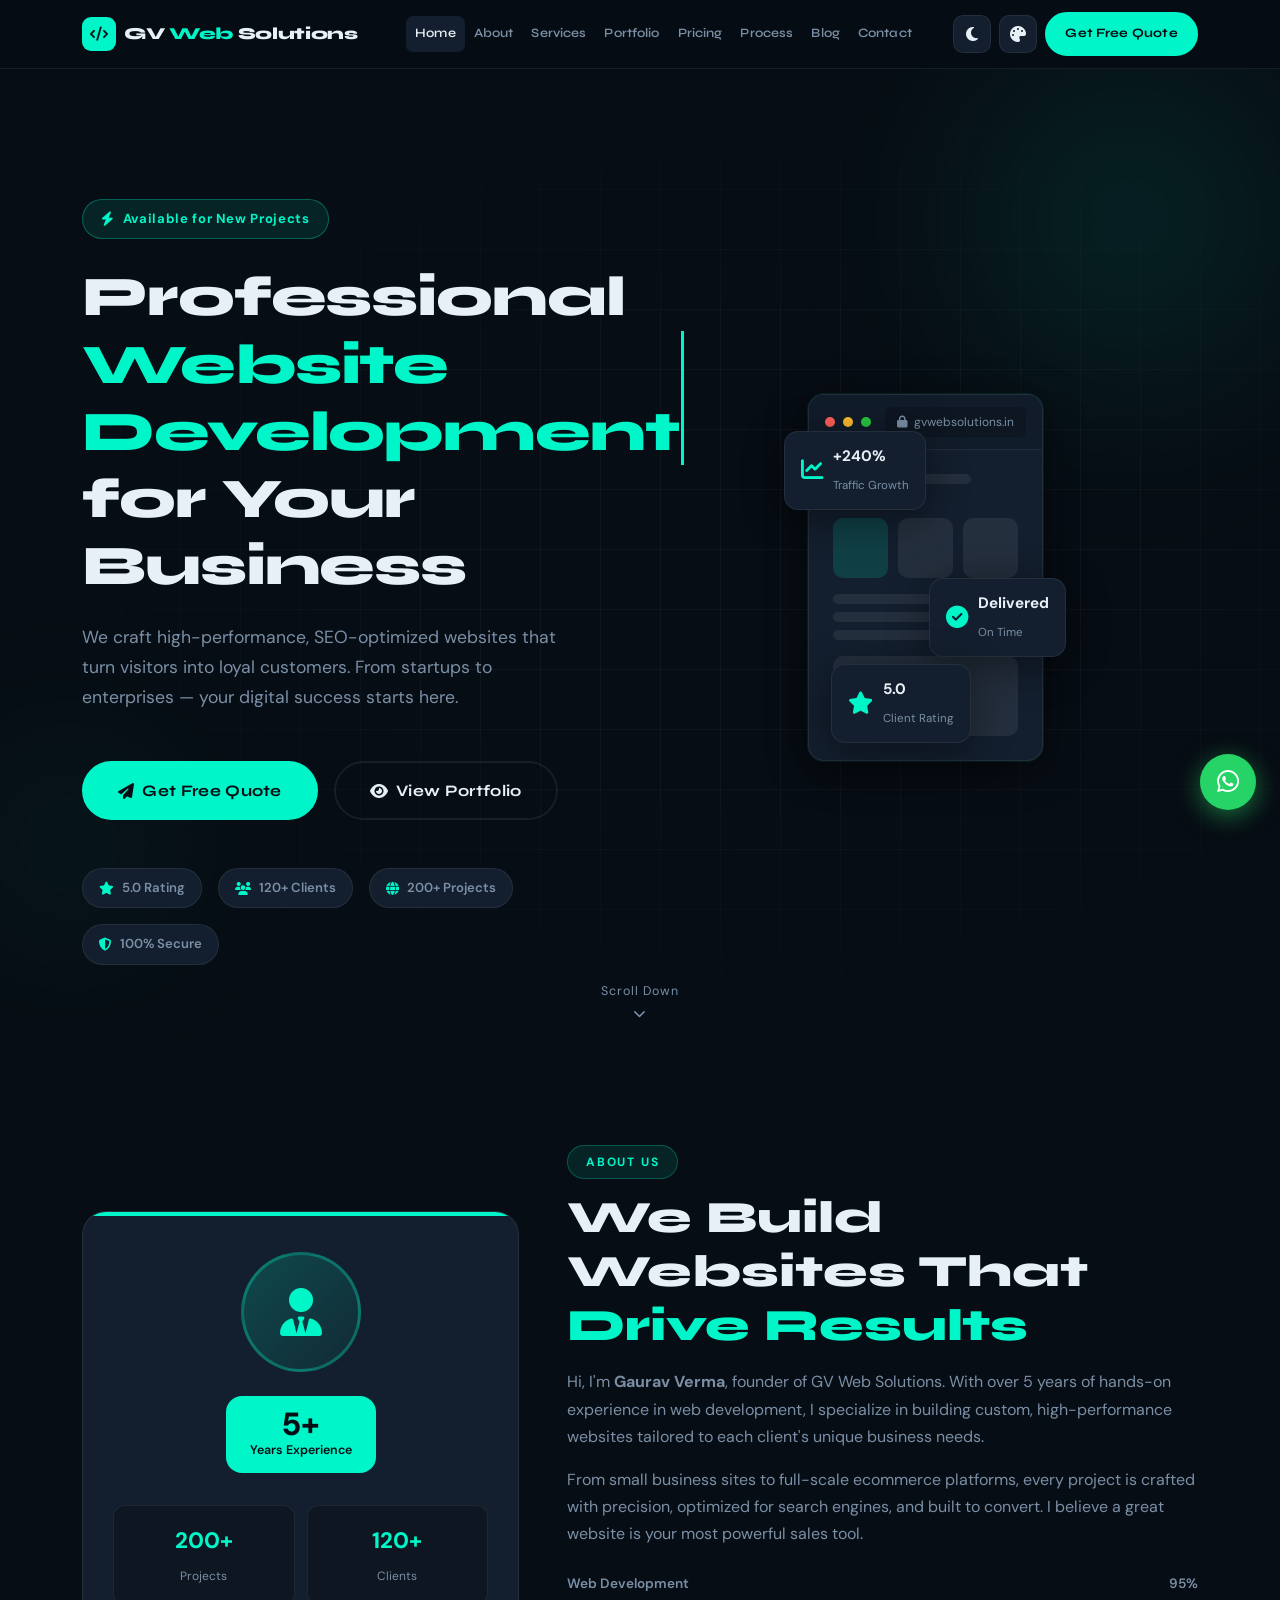
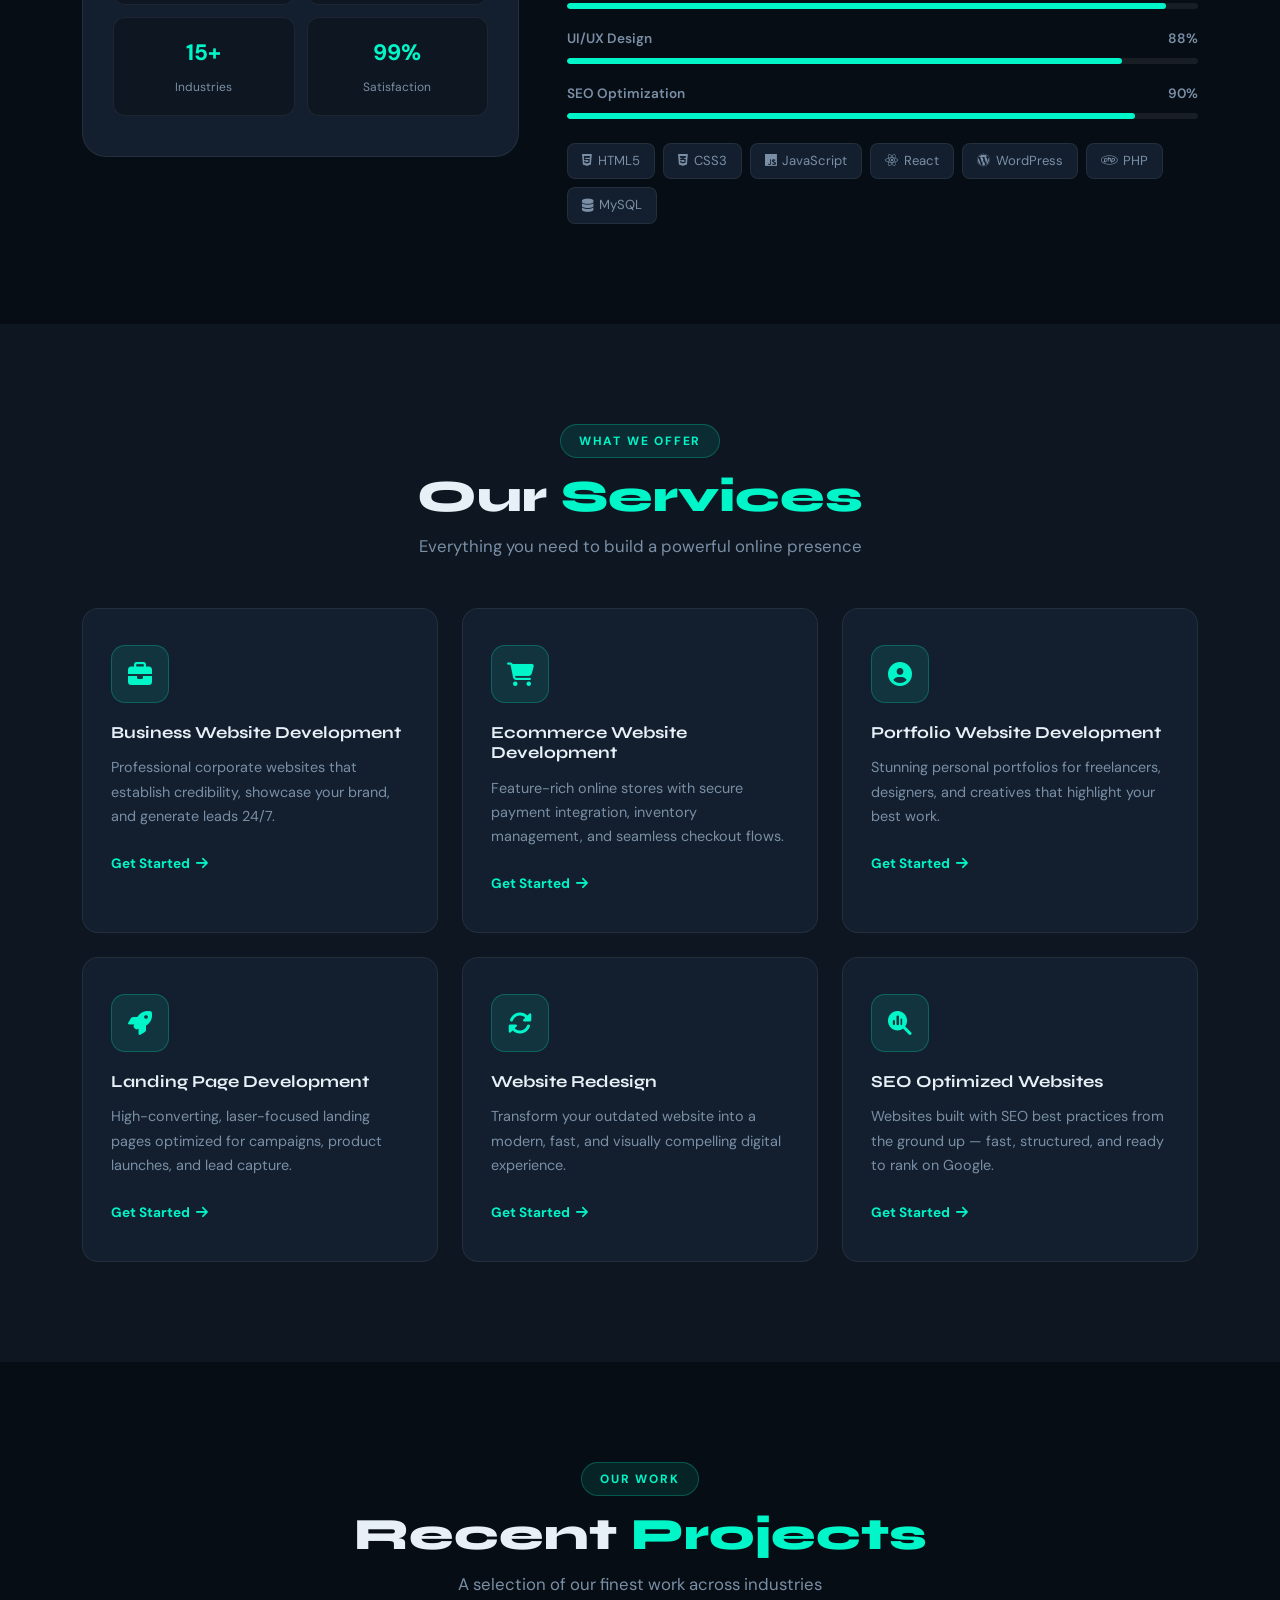
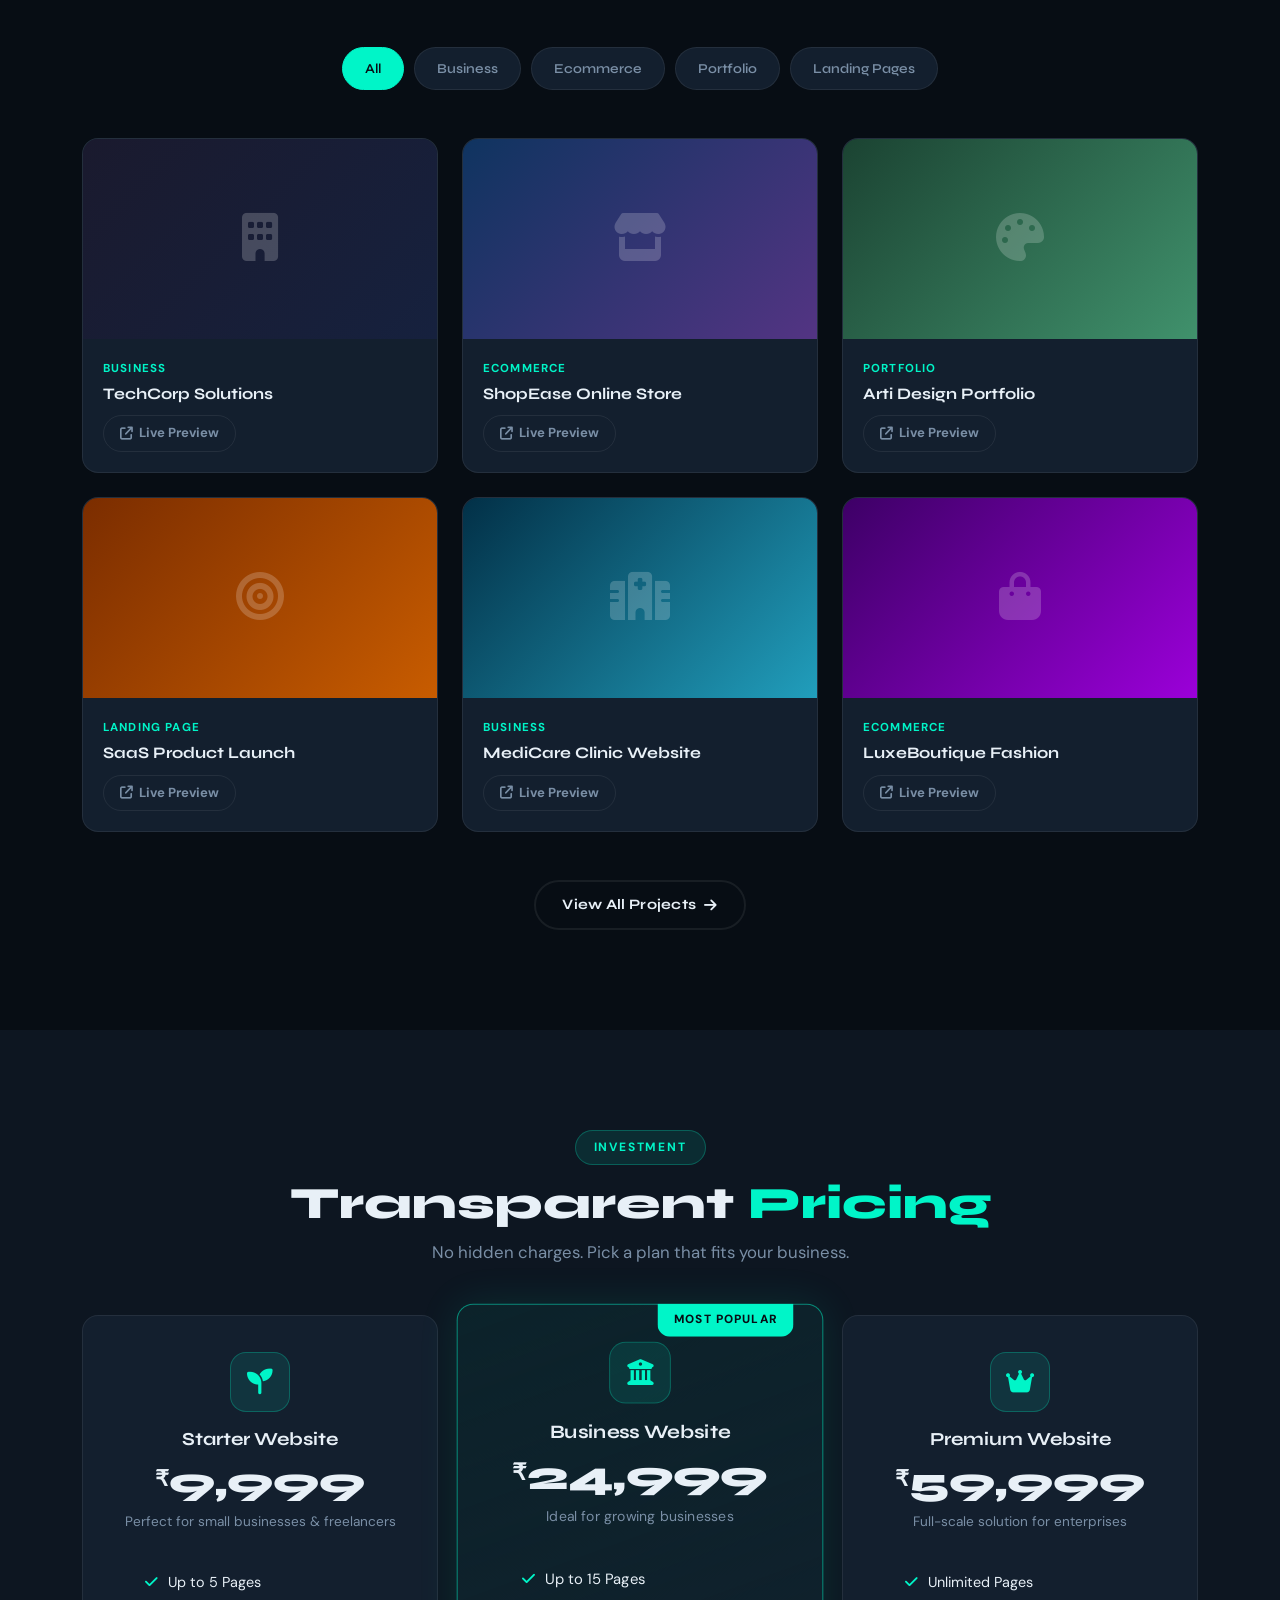
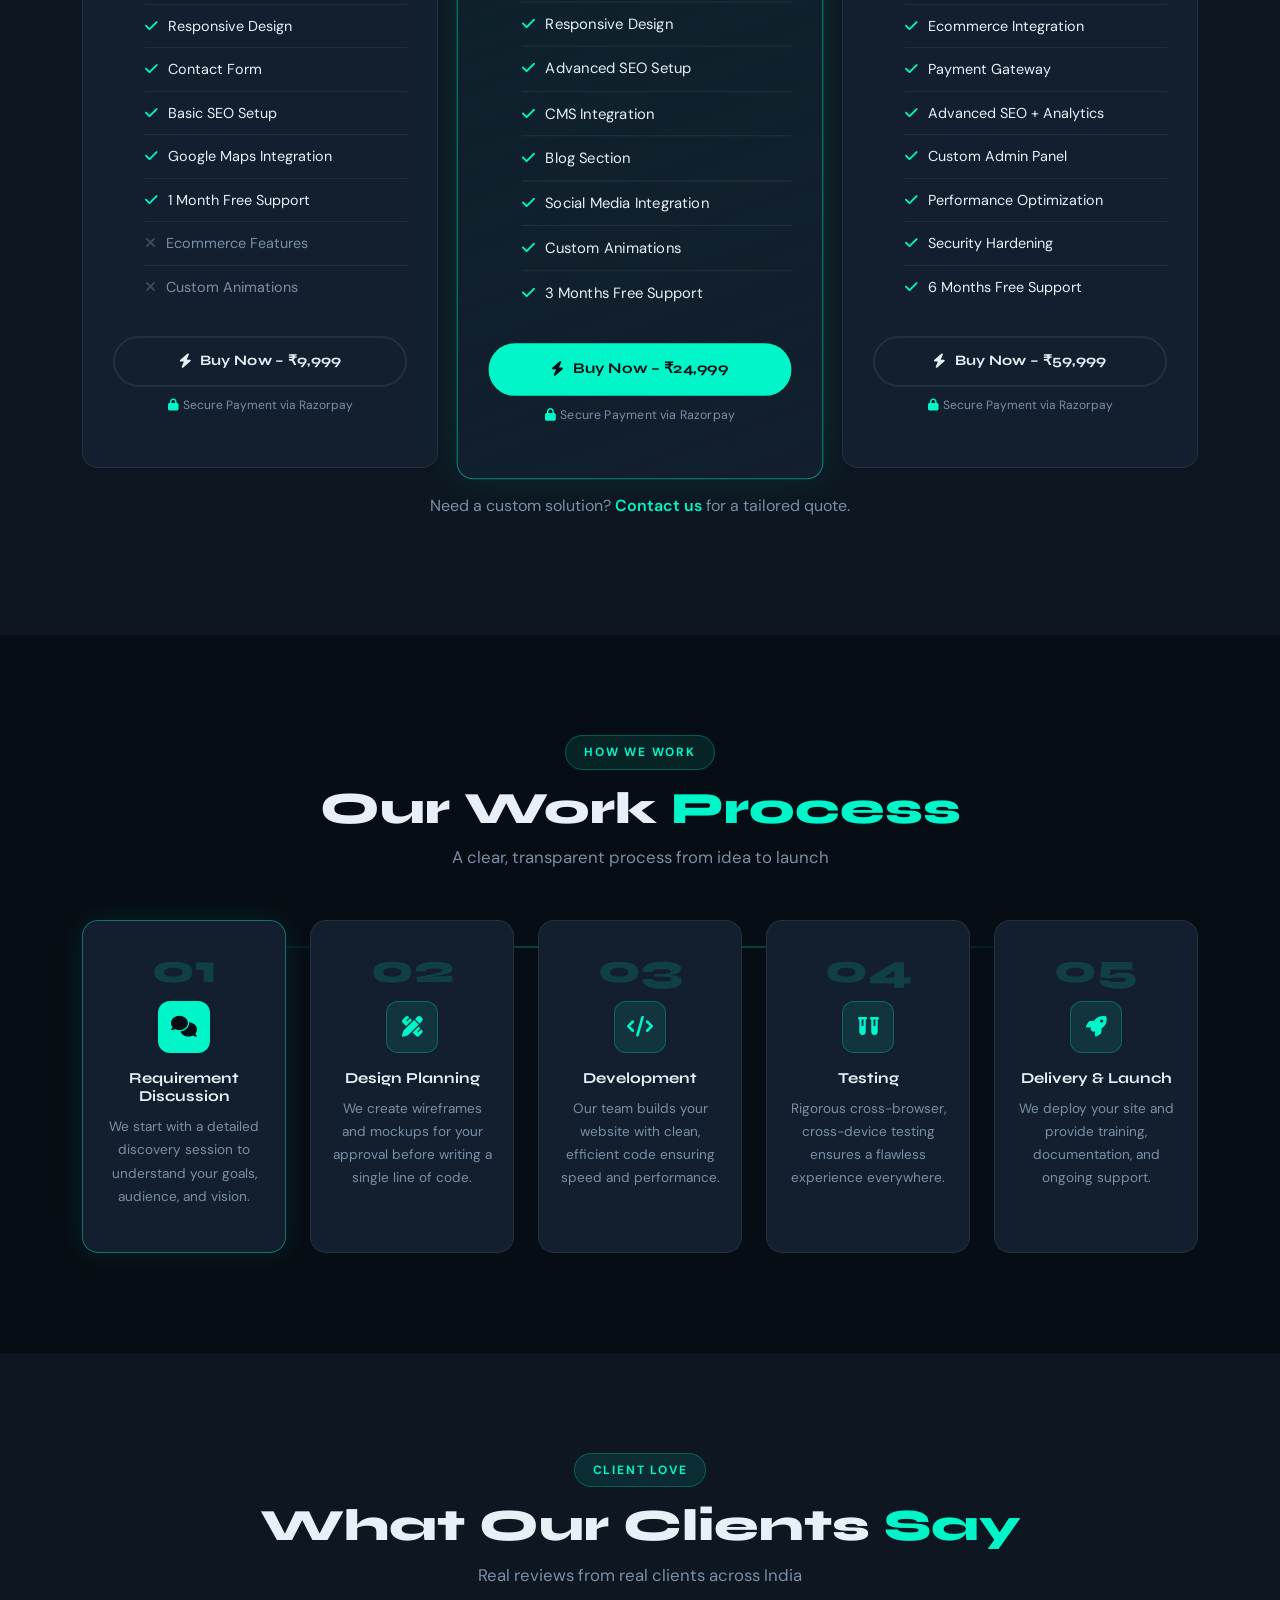
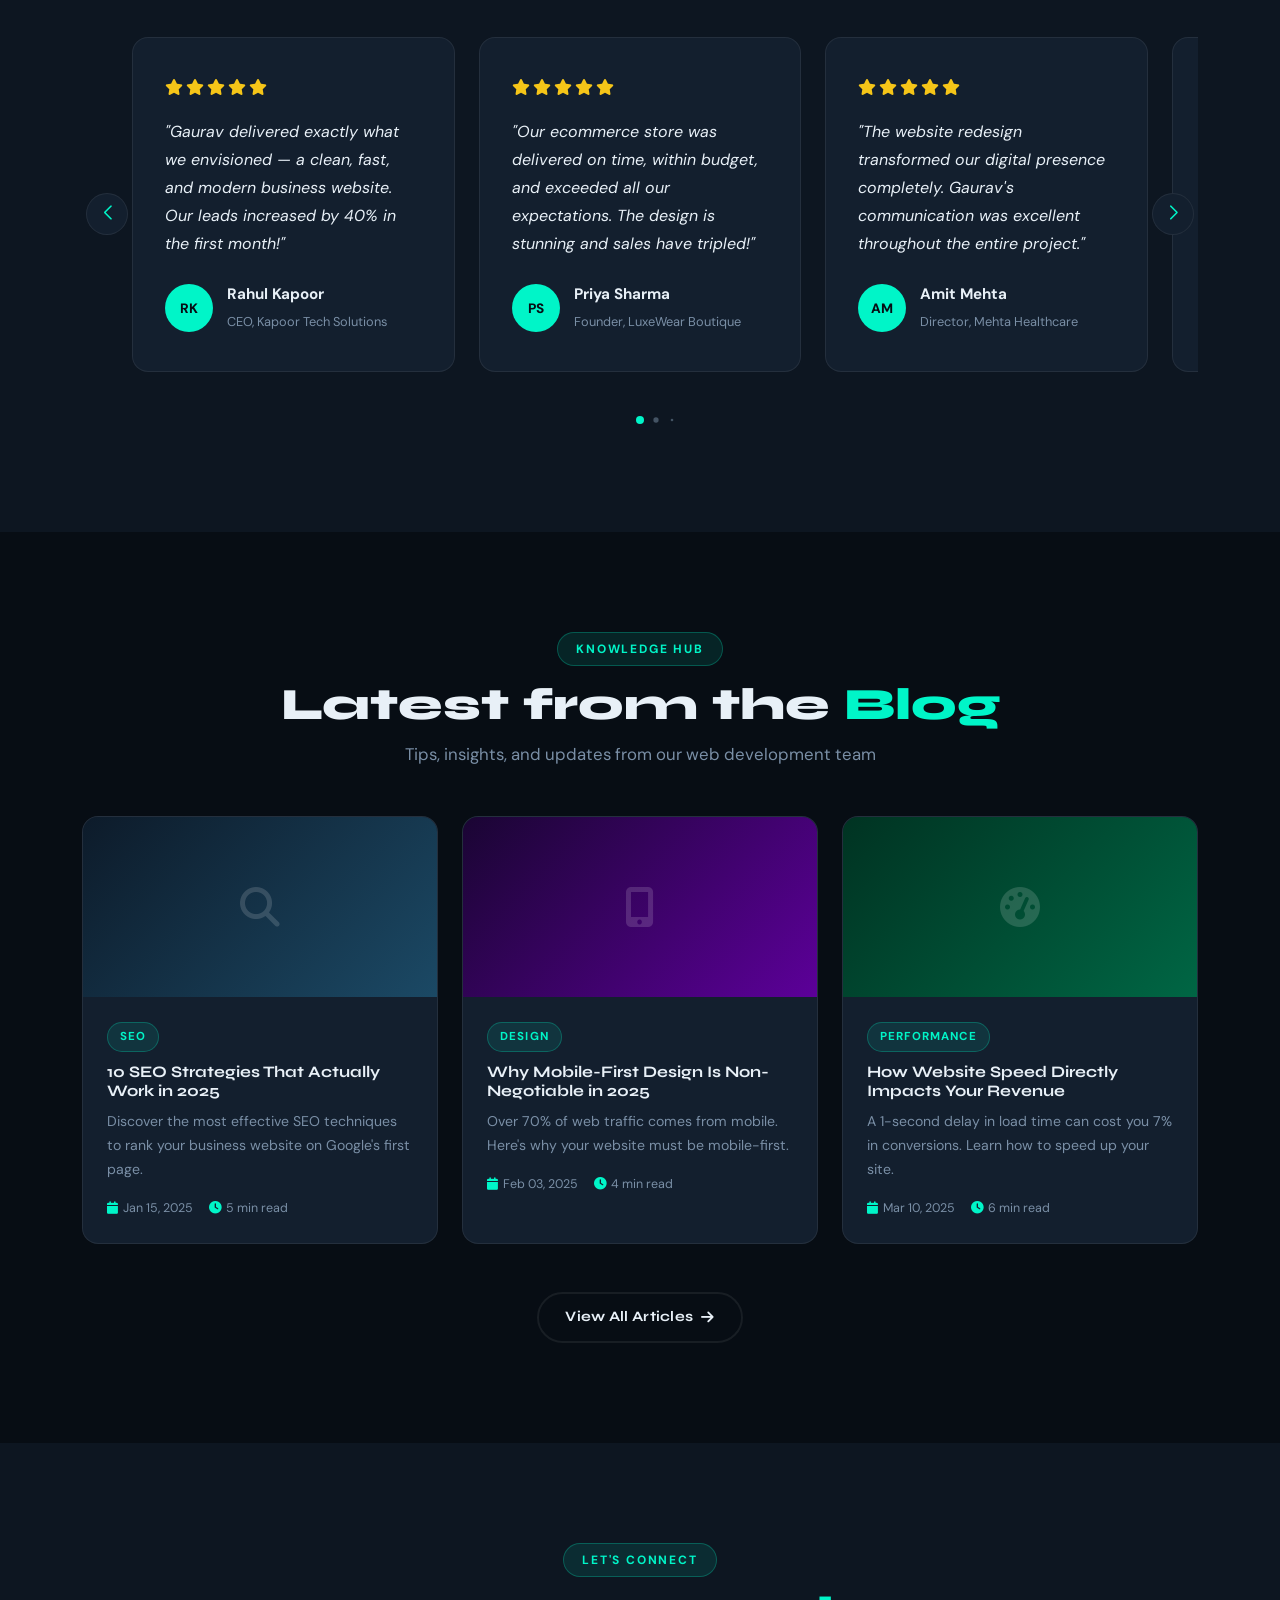
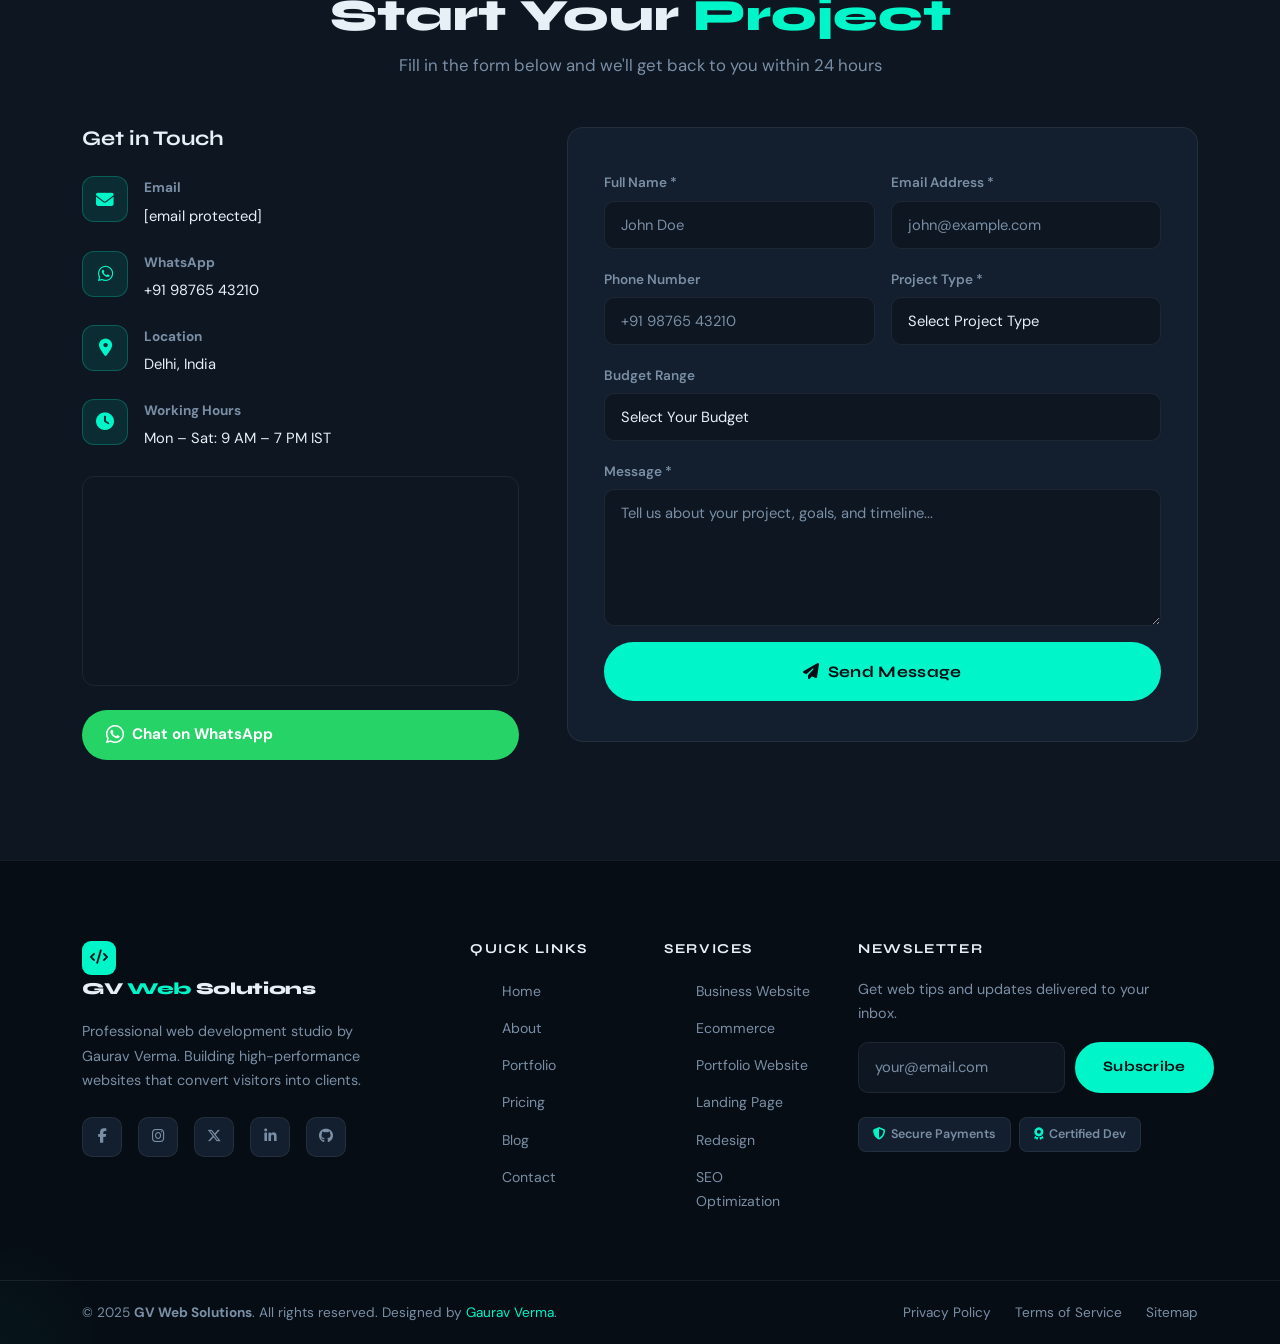
==== index.html @ 4ab42962 "Project Initiated" ====
<!DOCTYPE html>
<html lang="en" data-theme="dark">
<head>
  <meta charset="UTF-8" />
  <meta name="viewport" content="width=device-width, initial-scale=1.0" />
  <meta name="description" content="GV Web Solutions – Custom Website Development for Businesses by Gaurav Verma. Professional, fast, SEO-friendly websites that convert visitors into clients." />
  <meta name="keywords" content="web development, custom website, business website, ecommerce, SEO, Gaurav Verma, GV Web Solutions" />
  <meta name="author" content="Gaurav Verma" />
  <meta property="og:title" content="GV Web Solutions – Professional Website Development" />
  <meta property="og:description" content="Custom website development for businesses. Built to convert, designed to impress." />
  <meta property="og:type" content="website" />
  <title>GV Web Solutions | Professional Website Development</title>

  <!-- Bootstrap 5 -->
  <link rel="stylesheet" href="https://cdn.jsdelivr.net/npm/bootstrap@5.3.2/dist/css/bootstrap.min.css" />
  <!-- Font Awesome -->
  <link rel="stylesheet" href="https://cdnjs.cloudflare.com/ajax/libs/font-awesome/6.5.0/css/all.min.css" />
  <!-- Google Fonts -->
  <link href="https://fonts.googleapis.com/css2?family=Syne:wght@400;600;700;800&family=DM+Sans:ital,wght@0,300;0,400;0,500;1,300&display=swap" rel="stylesheet" />
  <!-- AOS Animation -->
  <link rel="stylesheet" href="https://unpkg.com/aos@2.3.4/dist/aos.css" />
  <!-- Swiper -->
  <link rel="stylesheet" href="https://cdn.jsdelivr.net/npm/swiper@11/swiper-bundle.min.css" />

  <link rel="stylesheet" href="style.css" />
  <link rel="stylesheet" href="responsive.css" />
</head>
<body>

<!-- ===== NAVBAR ===== -->
<nav class="navbar navbar-expand-lg sticky-top" id="mainNav">
  <div class="container">
    <a class="navbar-brand" href="#home">
      <span class="brand-icon"><i class="fa-solid fa-code"></i></span>
      <span class="brand-text">GV <span class="accent">Web</span> Solutions</span>
    </a>

    <div class="nav-controls d-flex align-items-center gap-2 d-lg-none">
      <button class="theme-toggle-btn" id="themeToggleMobile" title="Toggle Theme">
        <i class="fa-solid fa-moon" id="themeIconMobile"></i>
      </button>
      <button class="navbar-toggler" type="button" data-bs-toggle="collapse" data-bs-target="#navbarNav">
        <span class="toggler-bar"></span><span class="toggler-bar"></span><span class="toggler-bar"></span>
      </button>
    </div>

    <div class="collapse navbar-collapse" id="navbarNav">
      <ul class="navbar-nav mx-auto gap-0">
        <li class="nav-item"><a class="nav-link" href="#home">Home</a></li>
        <li class="nav-item"><a class="nav-link" href="#about">About</a></li>
        <li class="nav-item"><a class="nav-link" href="#services">Services</a></li>
        <li class="nav-item"><a class="nav-link" href="#portfolio">Portfolio</a></li>
        <li class="nav-item"><a class="nav-link" href="#pricing">Pricing</a></li>
        <li class="nav-item"><a class="nav-link" href="#process">Process</a></li>
        <li class="nav-item"><a class="nav-link" href="#blog">Blog</a></li>
        <li class="nav-item"><a class="nav-link" href="#contact">Contact</a></li>
      </ul>
      <div class="d-flex align-items-center gap-2">
        <button class="theme-toggle-btn d-none d-lg-flex" id="themeToggle" title="Toggle Theme">
          <i class="fa-solid fa-moon" id="themeIcon"></i>
        </button>
        <div class="color-switcher-wrap d-none d-xl-flex">
          <button class="color-switcher-btn" id="colorSwitcherBtn" title="Color Theme">
            <i class="fa-solid fa-palette"></i>
          </button>
          <div class="color-options" id="colorOptions">
            <span class="color-dot active" data-color="#00f5c8" style="background:#00f5c8"></span>
            <span class="color-dot" data-color="#ff6b6b" style="background:#ff6b6b"></span>
            <span class="color-dot" data-color="#7c6cf8" style="background:#7c6cf8"></span>
            <span class="color-dot" data-color="#ffd166" style="background:#ffd166"></span>
            <span class="color-dot" data-color="#06d6a0" style="background:#06d6a0"></span>
          </div>
        </div>
        <a href="#contact" class="btn-primary-gv nav-cta-btn">Get Free Quote</a>
      </div>
    </div>
  </div>
</nav>

<!-- ===== HERO ===== -->
<section id="home" class="hero-section">
  <div class="hero-bg-grid"></div>
  <div class="hero-orb hero-orb-1"></div>
  <div class="hero-orb hero-orb-2"></div>
  <div class="container">
    <div class="row align-items-center hero-row">
      <div class="col-lg-6" data-aos="fade-right" data-aos-duration="900">
        <div class="hero-badge mb-4">
          <i class="fa-solid fa-bolt"></i> Available for New Projects
        </div>
        <h1 class="hero-headline">
          Professional <span class="text-accent">Website Development</span> for Your Business
        </h1>
        <p class="hero-sub mt-4">
          We craft high-performance, SEO-optimized websites that turn visitors into loyal customers. From startups to enterprises — your digital success starts here.
        </p>
        <div class="hero-ctas mt-5 d-flex flex-wrap gap-3">
          <a href="#contact" class="btn-primary-gv btn-lg-gv">
            <i class="fa-solid fa-paper-plane me-2"></i> Get Free Quote
          </a>
          <a href="#portfolio" class="btn-outline-gv btn-lg-gv">
            <i class="fa-solid fa-eye me-2"></i> View Portfolio
          </a>
        </div>
        <div class="trust-badges mt-5 d-flex flex-wrap gap-3 align-items-center">
          <div class="trust-badge"><i class="fa-solid fa-star text-accent"></i> 5.0 Rating</div>
          <div class="trust-badge"><i class="fa-solid fa-users text-accent"></i> 120+ Clients</div>
          <div class="trust-badge"><i class="fa-solid fa-globe text-accent"></i> 200+ Projects</div>
          <div class="trust-badge"><i class="fa-solid fa-shield-halved text-accent"></i> 100% Secure</div>
        </div>
      </div>
      <div class="col-lg-6 d-flex justify-content-center" data-aos="fade-left" data-aos-duration="900" data-aos-delay="200">
        <div class="hero-illustration">
          <div class="hero-mockup">
            <div class="mockup-browser">
              <div class="browser-bar">
                <span class="dot red"></span><span class="dot yellow"></span><span class="dot green"></span>
                <div class="browser-url"><i class="fa-solid fa-lock"></i> gvwebsolutions.in</div>
              </div>
              <div class="browser-body">
                <div class="browser-line w-75 mb-2"></div>
                <div class="browser-line w-50 mb-3"></div>
                <div class="browser-card-row">
                  <div class="browser-card accent-card"></div>
                  <div class="browser-card"></div>
                  <div class="browser-card"></div>
                </div>
                <div class="browser-line w-100 mt-3 mb-2"></div>
                <div class="browser-line w-80 mb-2"></div>
                <div class="browser-line w-60 mb-3"></div>
                <div class="browser-img-placeholder">
                  <i class="fa-solid fa-image"></i>
                </div>
              </div>
            </div>
            <div class="floating-card card-1" data-aos="zoom-in" data-aos-delay="800">
              <i class="fa-solid fa-chart-line text-accent"></i>
              <div><strong>+240%</strong><small>Traffic Growth</small></div>
            </div>
            <div class="floating-card card-2" data-aos="zoom-in" data-aos-delay="1000">
              <i class="fa-solid fa-check-circle text-accent"></i>
              <div><strong>Delivered</strong><small>On Time</small></div>
            </div>
            <div class="floating-card card-3" data-aos="zoom-in" data-aos-delay="1200">
              <i class="fa-solid fa-star text-accent"></i>
              <div><strong>5.0</strong><small>Client Rating</small></div>
            </div>
          </div>
        </div>
      </div>
    </div>
  </div>
  <div class="hero-scroll-hint">
    <span>Scroll Down</span>
    <i class="fa-solid fa-chevron-down"></i>
  </div>
</section>

<!-- ===== ABOUT ===== -->
<section id="about" class="section-pad">
  <div class="container">
    <div class="row align-items-center g-5">
      <div class="col-lg-5" data-aos="fade-right">
        <div class="about-image-wrap">
          <div class="about-img-inner">
            <div class="about-avatar">
              <i class="fa-solid fa-user-tie"></i>
            </div>
            <div class="about-exp-badge">
              <strong>5+</strong>
              <span>Years Experience</span>
            </div>
            <div class="about-stats-grid">
              <div class="astat"><span class="astat-num">200+</span><span class="astat-label">Projects</span></div>
              <div class="astat"><span class="astat-num">120+</span><span class="astat-label">Clients</span></div>
              <div class="astat"><span class="astat-num">15+</span><span class="astat-label">Industries</span></div>
              <div class="astat"><span class="astat-num">99%</span><span class="astat-label">Satisfaction</span></div>
            </div>
          </div>
        </div>
      </div>
      <div class="col-lg-7" data-aos="fade-left" data-aos-delay="150">
        <div class="section-tag">About Us</div>
        <h2 class="section-title">We Build Websites That <span class="text-accent">Drive Results</span></h2>
        <p class="section-body mt-3">
          Hi, I'm <strong>Gaurav Verma</strong>, founder of GV Web Solutions. With over 5 years of hands-on experience in web development, I specialize in building custom, high-performance websites tailored to each client's unique business needs.
        </p>
        <p class="section-body">
          From small business sites to full-scale ecommerce platforms, every project is crafted with precision, optimized for search engines, and built to convert. I believe a great website is your most powerful sales tool.
        </p>
        <div class="about-skills mt-4">
          <div class="skill-bar-wrap">
            <div class="skill-label"><span>Web Development</span><span>95%</span></div>
            <div class="skill-bar"><div class="skill-fill" data-width="95"></div></div>
          </div>
          <div class="skill-bar-wrap">
            <div class="skill-label"><span>UI/UX Design</span><span>88%</span></div>
            <div class="skill-bar"><div class="skill-fill" data-width="88"></div></div>
          </div>
          <div class="skill-bar-wrap">
            <div class="skill-label"><span>SEO Optimization</span><span>90%</span></div>
            <div class="skill-bar"><div class="skill-fill" data-width="90"></div></div>
          </div>
        </div>
        <div class="about-techs mt-4 d-flex flex-wrap gap-2">
          <span class="tech-tag"><i class="fa-brands fa-html5"></i> HTML5</span>
          <span class="tech-tag"><i class="fa-brands fa-css3-alt"></i> CSS3</span>
          <span class="tech-tag"><i class="fa-brands fa-js"></i> JavaScript</span>
          <span class="tech-tag"><i class="fa-brands fa-react"></i> React</span>
          <span class="tech-tag"><i class="fa-brands fa-wordpress"></i> WordPress</span>
          <span class="tech-tag"><i class="fa-brands fa-php"></i> PHP</span>
          <span class="tech-tag"><i class="fa-solid fa-database"></i> MySQL</span>
        </div>
      </div>
    </div>
  </div>
</section>

<!-- ===== SERVICES ===== -->
<section id="services" class="section-pad section-alt">
  <div class="container">
    <div class="text-center mb-5" data-aos="fade-up">
      <div class="section-tag">What We Offer</div>
      <h2 class="section-title">Our <span class="text-accent">Services</span></h2>
      <p class="section-sub">Everything you need to build a powerful online presence</p>
    </div>
    <div class="row g-4">
      <!-- Service Cards -->
      <div class="col-md-6 col-lg-4" data-aos="fade-up" data-aos-delay="0">
        <div class="service-card">
          <div class="service-icon-wrap"><i class="fa-solid fa-briefcase"></i></div>
          <h4>Business Website Development</h4>
          <p>Professional corporate websites that establish credibility, showcase your brand, and generate leads 24/7.</p>
          <a href="#contact" class="service-link">Get Started <i class="fa-solid fa-arrow-right"></i></a>
          <div class="service-hover-bg"></div>
        </div>
      </div>
      <div class="col-md-6 col-lg-4" data-aos="fade-up" data-aos-delay="100">
        <div class="service-card">
          <div class="service-icon-wrap"><i class="fa-solid fa-cart-shopping"></i></div>
          <h4>Ecommerce Website Development</h4>
          <p>Feature-rich online stores with secure payment integration, inventory management, and seamless checkout flows.</p>
          <a href="#contact" class="service-link">Get Started <i class="fa-solid fa-arrow-right"></i></a>
          <div class="service-hover-bg"></div>
        </div>
      </div>
      <div class="col-md-6 col-lg-4" data-aos="fade-up" data-aos-delay="200">
        <div class="service-card">
          <div class="service-icon-wrap"><i class="fa-solid fa-user-circle"></i></div>
          <h4>Portfolio Website Development</h4>
          <p>Stunning personal portfolios for freelancers, designers, and creatives that highlight your best work.</p>
          <a href="#contact" class="service-link">Get Started <i class="fa-solid fa-arrow-right"></i></a>
          <div class="service-hover-bg"></div>
        </div>
      </div>
      <div class="col-md-6 col-lg-4" data-aos="fade-up" data-aos-delay="0">
        <div class="service-card">
          <div class="service-icon-wrap"><i class="fa-solid fa-rocket"></i></div>
          <h4>Landing Page Development</h4>
          <p>High-converting, laser-focused landing pages optimized for campaigns, product launches, and lead capture.</p>
          <a href="#contact" class="service-link">Get Started <i class="fa-solid fa-arrow-right"></i></a>
          <div class="service-hover-bg"></div>
        </div>
      </div>
      <div class="col-md-6 col-lg-4" data-aos="fade-up" data-aos-delay="100">
        <div class="service-card">
          <div class="service-icon-wrap"><i class="fa-solid fa-rotate"></i></div>
          <h4>Website Redesign</h4>
          <p>Transform your outdated website into a modern, fast, and visually compelling digital experience.</p>
          <a href="#contact" class="service-link">Get Started <i class="fa-solid fa-arrow-right"></i></a>
          <div class="service-hover-bg"></div>
        </div>
      </div>
      <div class="col-md-6 col-lg-4" data-aos="fade-up" data-aos-delay="200">
        <div class="service-card">
          <div class="service-icon-wrap"><i class="fa-solid fa-magnifying-glass-chart"></i></div>
          <h4>SEO Optimized Websites</h4>
          <p>Websites built with SEO best practices from the ground up — fast, structured, and ready to rank on Google.</p>
          <a href="#contact" class="service-link">Get Started <i class="fa-solid fa-arrow-right"></i></a>
          <div class="service-hover-bg"></div>
        </div>
      </div>
    </div>
  </div>
</section>

<!-- ===== PORTFOLIO ===== -->
<section id="portfolio" class="section-pad">
  <div class="container">
    <div class="text-center mb-5" data-aos="fade-up">
      <div class="section-tag">Our Work</div>
      <h2 class="section-title">Recent <span class="text-accent">Projects</span></h2>
      <p class="section-sub">A selection of our finest work across industries</p>
    </div>
    <!-- Filter Buttons -->
    <div class="portfolio-filters text-center mb-5" data-aos="fade-up" data-aos-delay="100">
      <button class="filter-btn active" data-filter="all">All</button>
      <button class="filter-btn" data-filter="business">Business</button>
      <button class="filter-btn" data-filter="ecommerce">Ecommerce</button>
      <button class="filter-btn" data-filter="portfolio">Portfolio</button>
      <button class="filter-btn" data-filter="landing">Landing Pages</button>
    </div>
    <!-- Portfolio Grid -->
    <div class="row g-4" id="portfolioGrid">
      <div class="col-md-6 col-lg-4 portfolio-item" data-category="business" data-aos="zoom-in" data-aos-delay="0">
        <div class="portfolio-card">
          <div class="portfolio-thumb" style="background: linear-gradient(135deg, #1a1a2e, #16213e);">
            <div class="pthumb-icon"><i class="fa-solid fa-building"></i></div>
          </div>
          <div class="portfolio-info">
            <span class="portfolio-category">Business</span>
            <h5>TechCorp Solutions</h5>
            <a href="#" class="portfolio-preview-btn"><i class="fa-solid fa-arrow-up-right-from-square"></i> Live Preview</a>
          </div>
        </div>
      </div>
      <div class="col-md-6 col-lg-4 portfolio-item" data-category="ecommerce" data-aos="zoom-in" data-aos-delay="100">
        <div class="portfolio-card">
          <div class="portfolio-thumb" style="background: linear-gradient(135deg, #0f3460, #533483);">
            <div class="pthumb-icon"><i class="fa-solid fa-store"></i></div>
          </div>
          <div class="portfolio-info">
            <span class="portfolio-category">Ecommerce</span>
            <h5>ShopEase Online Store</h5>
            <a href="#" class="portfolio-preview-btn"><i class="fa-solid fa-arrow-up-right-from-square"></i> Live Preview</a>
          </div>
        </div>
      </div>
      <div class="col-md-6 col-lg-4 portfolio-item" data-category="portfolio" data-aos="zoom-in" data-aos-delay="200">
        <div class="portfolio-card">
          <div class="portfolio-thumb" style="background: linear-gradient(135deg, #1b4332, #40916c);">
            <div class="pthumb-icon"><i class="fa-solid fa-palette"></i></div>
          </div>
          <div class="portfolio-info">
            <span class="portfolio-category">Portfolio</span>
            <h5>Arti Design Portfolio</h5>
            <a href="#" class="portfolio-preview-btn"><i class="fa-solid fa-arrow-up-right-from-square"></i> Live Preview</a>
          </div>
        </div>
      </div>
      <div class="col-md-6 col-lg-4 portfolio-item" data-category="landing" data-aos="zoom-in" data-aos-delay="0">
        <div class="portfolio-card">
          <div class="portfolio-thumb" style="background: linear-gradient(135deg, #7b2d00, #c85c00);">
            <div class="pthumb-icon"><i class="fa-solid fa-bullseye"></i></div>
          </div>
          <div class="portfolio-info">
            <span class="portfolio-category">Landing Page</span>
            <h5>SaaS Product Launch</h5>
            <a href="#" class="portfolio-preview-btn"><i class="fa-solid fa-arrow-up-right-from-square"></i> Live Preview</a>
          </div>
        </div>
      </div>
      <div class="col-md-6 col-lg-4 portfolio-item" data-category="business" data-aos="zoom-in" data-aos-delay="100">
        <div class="portfolio-card">
          <div class="portfolio-thumb" style="background: linear-gradient(135deg, #023047, #219ebc);">
            <div class="pthumb-icon"><i class="fa-solid fa-hospital"></i></div>
          </div>
          <div class="portfolio-info">
            <span class="portfolio-category">Business</span>
            <h5>MediCare Clinic Website</h5>
            <a href="#" class="portfolio-preview-btn"><i class="fa-solid fa-arrow-up-right-from-square"></i> Live Preview</a>
          </div>
        </div>
      </div>
      <div class="col-md-6 col-lg-4 portfolio-item" data-category="ecommerce" data-aos="zoom-in" data-aos-delay="200">
        <div class="portfolio-card">
          <div class="portfolio-thumb" style="background: linear-gradient(135deg, #3d0066, #9b00d9);">
            <div class="pthumb-icon"><i class="fa-solid fa-bag-shopping"></i></div>
          </div>
          <div class="portfolio-info">
            <span class="portfolio-category">Ecommerce</span>
            <h5>LuxeBoutique Fashion</h5>
            <a href="#" class="portfolio-preview-btn"><i class="fa-solid fa-arrow-up-right-from-square"></i> Live Preview</a>
          </div>
        </div>
      </div>
    </div>
    <div class="text-center mt-5" data-aos="fade-up">
      <a href="#contact" class="btn-outline-gv">View All Projects <i class="fa-solid fa-arrow-right ms-2"></i></a>
    </div>
  </div>
</section>

<!-- ===== PRICING ===== -->
<section id="pricing" class="section-pad section-alt">
  <div class="container">
    <div class="text-center mb-5" data-aos="fade-up">
      <div class="section-tag">Investment</div>
      <h2 class="section-title">Transparent <span class="text-accent">Pricing</span></h2>
      <p class="section-sub">No hidden charges. Pick a plan that fits your business.</p>
    </div>
    <div class="row g-4 justify-content-center">
      <!-- Starter -->
      <div class="col-md-6 col-lg-4" data-aos="fade-up" data-aos-delay="0">
        <div class="pricing-card">
          <div class="pricing-header">
            <div class="pricing-icon"><i class="fa-solid fa-seedling"></i></div>
            <h4>Starter Website</h4>
            <div class="pricing-price"><span class="currency">₹</span>9,999</div>
            <p class="pricing-desc">Perfect for small businesses & freelancers</p>
          </div>
          <ul class="pricing-features">
            <li><i class="fa-solid fa-check"></i> Up to 5 Pages</li>
            <li><i class="fa-solid fa-check"></i> Responsive Design</li>
            <li><i class="fa-solid fa-check"></i> Contact Form</li>
            <li><i class="fa-solid fa-check"></i> Basic SEO Setup</li>
            <li><i class="fa-solid fa-check"></i> Google Maps Integration</li>
            <li><i class="fa-solid fa-check"></i> 1 Month Free Support</li>
            <li class="disabled"><i class="fa-solid fa-xmark"></i> Ecommerce Features</li>
            <li class="disabled"><i class="fa-solid fa-xmark"></i> Custom Animations</li>
          </ul>
          <button class="btn-outline-gv w-100 pay-now-btn"
            data-plan="Starter Website"
            data-amount="9999"
            data-desc="Up to 5 Pages, Responsive Design, Basic SEO, 1 Month Support">
            <i class="fa-solid fa-bolt me-2"></i>Buy Now – ₹9,999
          </button>
          <p class="text-center mt-2" style="font-size:0.75rem;color:var(--text-muted)">
            <i class="fa-solid fa-lock me-1" style="color:var(--accent)"></i>Secure Payment via Razorpay
          </p>
        </div>
      </div>
      <!-- Business (Popular) -->
      <div class="col-md-6 col-lg-4" data-aos="fade-up" data-aos-delay="150">
        <div class="pricing-card pricing-popular">
          <div class="popular-badge">Most Popular</div>
          <div class="pricing-header">
            <div class="pricing-icon"><i class="fa-solid fa-building-columns"></i></div>
            <h4>Business Website</h4>
            <div class="pricing-price"><span class="currency">₹</span>24,999</div>
            <p class="pricing-desc">Ideal for growing businesses</p>
          </div>
          <ul class="pricing-features">
            <li><i class="fa-solid fa-check"></i> Up to 15 Pages</li>
            <li><i class="fa-solid fa-check"></i> Responsive Design</li>
            <li><i class="fa-solid fa-check"></i> Advanced SEO Setup</li>
            <li><i class="fa-solid fa-check"></i> CMS Integration</li>
            <li><i class="fa-solid fa-check"></i> Blog Section</li>
            <li><i class="fa-solid fa-check"></i> Social Media Integration</li>
            <li><i class="fa-solid fa-check"></i> Custom Animations</li>
            <li><i class="fa-solid fa-check"></i> 3 Months Free Support</li>
          </ul>
          <button class="btn-primary-gv w-100 pay-now-btn"
            data-plan="Business Website"
            data-amount="24999"
            data-desc="Up to 15 Pages, Advanced SEO, CMS, Custom Animations, 3 Months Support">
            <i class="fa-solid fa-bolt me-2"></i>Buy Now – ₹24,999
          </button>
          <p class="text-center mt-2" style="font-size:0.75rem;color:var(--text-muted)">
            <i class="fa-solid fa-lock me-1" style="color:var(--accent)"></i>Secure Payment via Razorpay
          </p>
        </div>
      </div>
      <!-- Premium -->
      <div class="col-md-6 col-lg-4" data-aos="fade-up" data-aos-delay="300">
        <div class="pricing-card">
          <div class="pricing-header">
            <div class="pricing-icon"><i class="fa-solid fa-crown"></i></div>
            <h4>Premium Website</h4>
            <div class="pricing-price"><span class="currency">₹</span>59,999</div>
            <p class="pricing-desc">Full-scale solution for enterprises</p>
          </div>
          <ul class="pricing-features">
            <li><i class="fa-solid fa-check"></i> Unlimited Pages</li>
            <li><i class="fa-solid fa-check"></i> Ecommerce Integration</li>
            <li><i class="fa-solid fa-check"></i> Payment Gateway</li>
            <li><i class="fa-solid fa-check"></i> Advanced SEO + Analytics</li>
            <li><i class="fa-solid fa-check"></i> Custom Admin Panel</li>
            <li><i class="fa-solid fa-check"></i> Performance Optimization</li>
            <li><i class="fa-solid fa-check"></i> Security Hardening</li>
            <li><i class="fa-solid fa-check"></i> 6 Months Free Support</li>
          </ul>
          <button class="btn-outline-gv w-100 pay-now-btn"
            data-plan="Premium Website"
            data-amount="59999"
            data-desc="Unlimited Pages, Ecommerce, Payment Gateway, Admin Panel, 6 Months Support">
            <i class="fa-solid fa-bolt me-2"></i>Buy Now – ₹59,999
          </button>
          <p class="text-center mt-2" style="font-size:0.75rem;color:var(--text-muted)">
            <i class="fa-solid fa-lock me-1" style="color:var(--accent)"></i>Secure Payment via Razorpay
          </p>
        </div>
      </div>
    </div>
    <p class="text-center mt-4 section-body" data-aos="fade-up">
      Need a custom solution? <a href="#contact" class="text-accent fw-600">Contact us</a> for a tailored quote.
    </p>
  </div>
</section>

<!-- ===== PROCESS ===== -->
<section id="process" class="section-pad">
  <div class="container">
    <div class="text-center mb-5" data-aos="fade-up">
      <div class="section-tag">How We Work</div>
      <h2 class="section-title">Our Work <span class="text-accent">Process</span></h2>
      <p class="section-sub">A clear, transparent process from idea to launch</p>
    </div>
    <div class="process-timeline">
      <div class="process-line"></div>
      <div class="row g-4">
        <div class="col-md-6 col-lg" data-aos="fade-up" data-aos-delay="0">
          <div class="process-step">
            <div class="step-number">01</div>
            <div class="step-icon"><i class="fa-solid fa-comments"></i></div>
            <h5>Requirement Discussion</h5>
            <p>We start with a detailed discovery session to understand your goals, audience, and vision.</p>
          </div>
        </div>
        <div class="col-md-6 col-lg" data-aos="fade-up" data-aos-delay="100">
          <div class="process-step">
            <div class="step-number">02</div>
            <div class="step-icon"><i class="fa-solid fa-pencil-ruler"></i></div>
            <h5>Design Planning</h5>
            <p>We create wireframes and mockups for your approval before writing a single line of code.</p>
          </div>
        </div>
        <div class="col-md-6 col-lg" data-aos="fade-up" data-aos-delay="200">
          <div class="process-step">
            <div class="step-number">03</div>
            <div class="step-icon"><i class="fa-solid fa-code"></i></div>
            <h5>Development</h5>
            <p>Our team builds your website with clean, efficient code ensuring speed and performance.</p>
          </div>
        </div>
        <div class="col-md-6 col-lg" data-aos="fade-up" data-aos-delay="300">
          <div class="process-step">
            <div class="step-number">04</div>
            <div class="step-icon"><i class="fa-solid fa-vials"></i></div>
            <h5>Testing</h5>
            <p>Rigorous cross-browser, cross-device testing ensures a flawless experience everywhere.</p>
          </div>
        </div>
        <div class="col-md-6 col-lg" data-aos="fade-up" data-aos-delay="400">
          <div class="process-step active">
            <div class="step-number">05</div>
            <div class="step-icon"><i class="fa-solid fa-rocket"></i></div>
            <h5>Delivery & Launch</h5>
            <p>We deploy your site and provide training, documentation, and ongoing support.</p>
          </div>
        </div>
      </div>
    </div>
  </div>
</section>

<!-- ===== TESTIMONIALS ===== -->
<section id="testimonials" class="section-pad section-alt">
  <div class="container">
    <div class="text-center mb-5" data-aos="fade-up">
      <div class="section-tag">Client Love</div>
      <h2 class="section-title">What Our Clients <span class="text-accent">Say</span></h2>
      <p class="section-sub">Real reviews from real clients across India</p>
    </div>
    <div class="swiper testimonial-swiper" data-aos="fade-up" data-aos-delay="100">
      <div class="swiper-wrapper">
        <!-- Testimonials -->
        <div class="swiper-slide">
          <div class="testimonial-card">
            <div class="testimonial-stars">
              <i class="fa-solid fa-star"></i><i class="fa-solid fa-star"></i><i class="fa-solid fa-star"></i><i class="fa-solid fa-star"></i><i class="fa-solid fa-star"></i>
            </div>
            <p class="testimonial-text">"Gaurav delivered exactly what we envisioned — a clean, fast, and modern business website. Our leads increased by 40% in the first month!"</p>
            <div class="testimonial-author">
              <div class="author-avatar">RK</div>
              <div>
                <strong>Rahul Kapoor</strong>
                <span>CEO, Kapoor Tech Solutions</span>
              </div>
            </div>
          </div>
        </div>
        <div class="swiper-slide">
          <div class="testimonial-card">
            <div class="testimonial-stars">
              <i class="fa-solid fa-star"></i><i class="fa-solid fa-star"></i><i class="fa-solid fa-star"></i><i class="fa-solid fa-star"></i><i class="fa-solid fa-star"></i>
            </div>
            <p class="testimonial-text">"Our ecommerce store was delivered on time, within budget, and exceeded all our expectations. The design is stunning and sales have tripled!"</p>
            <div class="testimonial-author">
              <div class="author-avatar">PS</div>
              <div>
                <strong>Priya Sharma</strong>
                <span>Founder, LuxeWear Boutique</span>
              </div>
            </div>
          </div>
        </div>
        <div class="swiper-slide">
          <div class="testimonial-card">
            <div class="testimonial-stars">
              <i class="fa-solid fa-star"></i><i class="fa-solid fa-star"></i><i class="fa-solid fa-star"></i><i class="fa-solid fa-star"></i><i class="fa-solid fa-star"></i>
            </div>
            <p class="testimonial-text">"The website redesign transformed our digital presence completely. Gaurav's communication was excellent throughout the entire project."</p>
            <div class="testimonial-author">
              <div class="author-avatar">AM</div>
              <div>
                <strong>Amit Mehta</strong>
                <span>Director, Mehta Healthcare</span>
              </div>
            </div>
          </div>
        </div>
        <div class="swiper-slide">
          <div class="testimonial-card">
            <div class="testimonial-stars">
              <i class="fa-solid fa-star"></i><i class="fa-solid fa-star"></i><i class="fa-solid fa-star"></i><i class="fa-solid fa-star"></i><i class="fa-solid fa-star"></i>
            </div>
            <p class="testimonial-text">"My portfolio website is getting so many compliments! Gaurav understood my creative vision perfectly. Highly recommended for any web project."</p>
            <div class="testimonial-author">
              <div class="author-avatar">SK</div>
              <div>
                <strong>Sneha Kulkarni</strong>
                <span>Freelance UI Designer</span>
              </div>
            </div>
          </div>
        </div>
        <div class="swiper-slide">
          <div class="testimonial-card">
            <div class="testimonial-stars">
              <i class="fa-solid fa-star"></i><i class="fa-solid fa-star"></i><i class="fa-solid fa-star"></i><i class="fa-solid fa-star"></i><i class="fa-solid fa-star"></i>
            </div>
            <p class="testimonial-text">"Our landing page conversion rate jumped from 2% to 8.5% after GV Web Solutions redesigned it. The ROI speaks for itself!"</p>
            <div class="testimonial-author">
              <div class="author-avatar">VR</div>
              <div>
                <strong>Vikram Rao</strong>
                <span>Marketing Head, StartupHub</span>
              </div>
            </div>
          </div>
        </div>
      </div>
      <div class="swiper-pagination"></div>
      <div class="swiper-button-prev"></div>
      <div class="swiper-button-next"></div>
    </div>
  </div>
</section>

<!-- ===== BLOG ===== -->
<section id="blog" class="section-pad">
  <div class="container">
    <div class="text-center mb-5" data-aos="fade-up">
      <div class="section-tag">Knowledge Hub</div>
      <h2 class="section-title">Latest from the <span class="text-accent">Blog</span></h2>
      <p class="section-sub">Tips, insights, and updates from our web development team</p>
    </div>
    <div class="row g-4">
      <div class="col-md-6 col-lg-4" data-aos="fade-up" data-aos-delay="0">
        <div class="blog-card">
          <div class="blog-thumb" style="background: linear-gradient(135deg, #0d1b2a, #1b4965);">
            <i class="fa-solid fa-magnifying-glass"></i>
          </div>
          <div class="blog-content">
            <span class="blog-tag">SEO</span>
            <h5><a href="#">10 SEO Strategies That Actually Work in 2025</a></h5>
            <p>Discover the most effective SEO techniques to rank your business website on Google's first page.</p>
            <div class="blog-meta">
              <span><i class="fa-solid fa-calendar"></i> Jan 15, 2025</span>
              <span><i class="fa-solid fa-clock"></i> 5 min read</span>
            </div>
          </div>
        </div>
      </div>
      <div class="col-md-6 col-lg-4" data-aos="fade-up" data-aos-delay="100">
        <div class="blog-card">
          <div class="blog-thumb" style="background: linear-gradient(135deg, #1a0533, #5c0099);">
            <i class="fa-solid fa-mobile-alt"></i>
          </div>
          <div class="blog-content">
            <span class="blog-tag">Design</span>
            <h5><a href="#">Why Mobile-First Design Is Non-Negotiable in 2025</a></h5>
            <p>Over 70% of web traffic comes from mobile. Here's why your website must be mobile-first.</p>
            <div class="blog-meta">
              <span><i class="fa-solid fa-calendar"></i> Feb 03, 2025</span>
              <span><i class="fa-solid fa-clock"></i> 4 min read</span>
            </div>
          </div>
        </div>
      </div>
      <div class="col-md-6 col-lg-4" data-aos="fade-up" data-aos-delay="200">
        <div class="blog-card">
          <div class="blog-thumb" style="background: linear-gradient(135deg, #003322, #006644);">
            <i class="fa-solid fa-gauge-high"></i>
          </div>
          <div class="blog-content">
            <span class="blog-tag">Performance</span>
            <h5><a href="#">How Website Speed Directly Impacts Your Revenue</a></h5>
            <p>A 1-second delay in load time can cost you 7% in conversions. Learn how to speed up your site.</p>
            <div class="blog-meta">
              <span><i class="fa-solid fa-calendar"></i> Mar 10, 2025</span>
              <span><i class="fa-solid fa-clock"></i> 6 min read</span>
            </div>
          </div>
        </div>
      </div>
    </div>
    <div class="text-center mt-5" data-aos="fade-up">
      <a href="#" class="btn-outline-gv">View All Articles <i class="fa-solid fa-arrow-right ms-2"></i></a>
    </div>
  </div>
</section>

<!-- ===== CONTACT ===== -->
<section id="contact" class="section-pad section-alt">
  <div class="container">
    <div class="text-center mb-5" data-aos="fade-up">
      <div class="section-tag">Let's Connect</div>
      <h2 class="section-title">Start Your <span class="text-accent">Project</span></h2>
      <p class="section-sub">Fill in the form below and we'll get back to you within 24 hours</p>
    </div>
    <div class="row g-5">
      <div class="col-lg-5" data-aos="fade-right">
        <div class="contact-info">
          <h4 class="mb-4">Get in Touch</h4>
          <div class="contact-item">
            <div class="contact-icon"><i class="fa-solid fa-envelope"></i></div>
            <div>
              <strong>Email</strong>
              <span><a href="/cdn-cgi/l/email-protection" class="__cf_email__" data-cfemail="ee898f9b9c8f98ae8998998b8c9d81829b9a8781809dc08780">[email&#160;protected]</a></span>
            </div>
          </div>
          <div class="contact-item">
            <div class="contact-icon"><i class="fa-brands fa-whatsapp"></i></div>
            <div>
              <strong>WhatsApp</strong>
              <span>+91 98765 43210</span>
            </div>
          </div>
          <div class="contact-item">
            <div class="contact-icon"><i class="fa-solid fa-location-dot"></i></div>
            <div>
              <strong>Location</strong>
              <span>Delhi, India</span>
            </div>
          </div>
          <div class="contact-item">
            <div class="contact-icon"><i class="fa-solid fa-clock"></i></div>
            <div>
              <strong>Working Hours</strong>
              <span>Mon – Sat: 9 AM – 7 PM IST</span>
            </div>
          </div>
          <!-- Map Embed Placeholder -->
          <div class="map-placeholder mt-4">
            <iframe
              src="https://www.google.com/maps/embed?pb=!1m18!1m12!1m3!1d448193.9510154407!2d76.76356069!3d28.6273928!2m3!1f0!2f0!3f0!3m2!1i1024!2i768!4f13.1!3m3!1m2!1s0x390cfd5b347eb62d%3A0x52c2b7494e204dce!2sNew%20Delhi%2C%20Delhi!5e0!3m2!1sen!2sin!4v1699000000000"
              width="100%" height="200" style="border:0; border-radius: 12px;" allowfullscreen loading="lazy">
            </iframe>
          </div>
          <a href="https://wa.me/919876543210?text=Hello%20Gaurav%2C%20I%20want%20to%20discuss%20a%20website%20project." target="_blank" class="whatsapp-btn mt-4 d-flex align-items-center gap-2">
            <i class="fa-brands fa-whatsapp"></i> Chat on WhatsApp
          </a>
        </div>
      </div>
      <div class="col-lg-7" data-aos="fade-left" data-aos-delay="150">
        <div class="contact-form-wrap">
          <form id="contactForm" novalidate>
            <div class="row g-3">
              <div class="col-md-6">
                <label class="form-label">Full Name *</label>
                <input type="text" class="form-control gv-input" placeholder="John Doe" required />
              </div>
              <div class="col-md-6">
                <label class="form-label">Email Address *</label>
                <input type="email" class="form-control gv-input" placeholder="john@example.com" required />
              </div>
              <div class="col-md-6">
                <label class="form-label">Phone Number</label>
                <input type="tel" class="form-control gv-input" placeholder="+91 98765 43210" />
              </div>
              <div class="col-md-6">
                <label class="form-label">Project Type *</label>
                <select class="form-control gv-input" required>
                  <option value="">Select Project Type</option>
                  <option>Business Website</option>
                  <option>Ecommerce Website</option>
                  <option>Portfolio Website</option>
                  <option>Landing Page</option>
                  <option>Website Redesign</option>
                  <option>Other</option>
                </select>
              </div>
              <div class="col-md-12">
                <label class="form-label">Budget Range</label>
                <select class="form-control gv-input">
                  <option value="">Select Your Budget</option>
                  <option>Under ₹10,000</option>
                  <option>₹10,000 – ₹25,000</option>
                  <option>₹25,000 – ₹60,000</option>
                  <option>₹60,000+</option>
                  <option>Let's Discuss</option>
                </select>
              </div>
              <div class="col-12">
                <label class="form-label">Message *</label>
                <textarea class="form-control gv-input" rows="5" placeholder="Tell us about your project, goals, and timeline..." required></textarea>
              </div>
              <div class="col-12">
                <button type="submit" class="btn-primary-gv btn-lg-gv w-100">
                  <i class="fa-solid fa-paper-plane me-2"></i> Send Message
                </button>
              </div>
            </div>
          </form>
          <div id="formSuccess" class="form-success-msg" style="display:none">
            <i class="fa-solid fa-circle-check"></i>
            <strong>Message Sent!</strong>
            <p>Thank you! We'll get back to you within 24 hours.</p>
          </div>
        </div>
      </div>
    </div>
  </div>
</section>

<!-- ===== FOOTER ===== -->
<footer class="site-footer">
  <div class="footer-top">
    <div class="container">
      <div class="row g-5">
        <div class="col-lg-4 col-md-6">
          <a class="navbar-brand mb-3 d-inline-block" href="#home">
            <span class="brand-icon"><i class="fa-solid fa-code"></i></span>
            <span class="brand-text">GV <span class="accent">Web</span> Solutions</span>
          </a>
          <p class="footer-desc">Professional web development studio by Gaurav Verma. Building high-performance websites that convert visitors into clients.</p>
          <div class="social-icons mt-4 d-flex gap-3">
            <a href="#" class="social-icon" title="Facebook"><i class="fa-brands fa-facebook-f"></i></a>
            <a href="#" class="social-icon" title="Instagram"><i class="fa-brands fa-instagram"></i></a>
            <a href="#" class="social-icon" title="Twitter"><i class="fa-brands fa-x-twitter"></i></a>
            <a href="#" class="social-icon" title="LinkedIn"><i class="fa-brands fa-linkedin-in"></i></a>
            <a href="#" class="social-icon" title="GitHub"><i class="fa-brands fa-github"></i></a>
          </div>
        </div>
        <div class="col-lg-2 col-md-6 col-6">
          <h6 class="footer-heading">Quick Links</h6>
          <ul class="footer-links">
            <li><a href="#home">Home</a></li>
            <li><a href="#about">About</a></li>
            <li><a href="#portfolio">Portfolio</a></li>
            <li><a href="#pricing">Pricing</a></li>
            <li><a href="#blog">Blog</a></li>
            <li><a href="#contact">Contact</a></li>
          </ul>
        </div>
        <div class="col-lg-2 col-md-6 col-6">
          <h6 class="footer-heading">Services</h6>
          <ul class="footer-links">
            <li><a href="#services">Business Website</a></li>
            <li><a href="#services">Ecommerce</a></li>
            <li><a href="#services">Portfolio Website</a></li>
            <li><a href="#services">Landing Page</a></li>
            <li><a href="#services">Redesign</a></li>
            <li><a href="#services">SEO Optimization</a></li>
          </ul>
        </div>
        <div class="col-lg-4 col-md-6">
          <h6 class="footer-heading">Newsletter</h6>
          <p class="footer-desc">Get web tips and updates delivered to your inbox.</p>
          <div class="newsletter-form">
            <input type="email" placeholder="your@email.com" class="gv-input" />
            <button class="btn-primary-gv">Subscribe</button>
          </div>
          <div class="footer-badges mt-4 d-flex flex-wrap gap-2">
            <span class="footer-badge"><i class="fa-solid fa-shield-halved text-accent"></i> Secure Payments</span>
            <span class="footer-badge"><i class="fa-solid fa-award text-accent"></i> Certified Dev</span>
          </div>
        </div>
      </div>
    </div>
  </div>
  <div class="footer-bottom">
    <div class="container">
      <div class="d-flex flex-wrap justify-content-between align-items-center gap-3">
        <p class="mb-0">© 2025 <strong>GV Web Solutions</strong>. All rights reserved. Designed by <a href="#" class="text-accent">Gaurav Verma</a>.</p>
        <div class="footer-legal d-flex gap-4">
          <a href="#">Privacy Policy</a>
          <a href="#">Terms of Service</a>
          <a href="#">Sitemap</a>
        </div>
      </div>
    </div>
  </div>
</footer>

<!-- ===== PAYMENT MODAL ===== -->
<div class="modal fade" id="paymentModal" tabindex="-1" aria-hidden="true">
  <div class="modal-dialog modal-dialog-centered modal-lg">
    <div class="modal-content pay-modal-content">

      <!-- Step 1: Plan Confirm -->
      <div id="payStep1">
        <div class="pay-modal-header">
          <div class="pay-modal-logo">
            <span class="brand-icon"><i class="fa-solid fa-code"></i></span>
            <span class="brand-text">GV <span class="accent">Web</span> Solutions</span>
          </div>
          <button type="button" class="pay-close-btn" data-bs-dismiss="modal"><i class="fa-solid fa-xmark"></i></button>
        </div>
        <div class="pay-modal-body">
          <div class="row g-0 h-100">
            <!-- Left Summary -->
            <div class="col-lg-5 pay-summary-col">
              <div class="pay-summary">
                <div class="pay-plan-icon" id="payPlanIcon"><i class="fa-solid fa-seedling"></i></div>
                <h4 id="payPlanName">Starter Website</h4>
                <p id="payPlanDesc" class="pay-plan-desc">Plan description here</p>
                <div class="pay-amount-display">
                  <span class="pay-currency">₹</span>
                  <span id="payAmount" class="pay-amount-num">9,999</span>
                </div>
                <div class="pay-trust-badges mt-4">
                  <div class="pay-trust-item"><i class="fa-solid fa-shield-halved"></i> 256-bit SSL Encrypted</div>
                  <div class="pay-trust-item"><i class="fa-brands fa-cc-visa"></i><i class="fa-brands fa-cc-mastercard"></i><i class="fa-brands fa-cc-amex"></i> Cards Accepted</div>
                  <div class="pay-trust-item"><i class="fa-solid fa-mobile-alt"></i> UPI / Wallets / NetBanking</div>
                  <div class="pay-trust-item"><i class="fa-solid fa-rotate-left"></i> Money-back Guarantee</div>
                </div>
              </div>
            </div>
            <!-- Right Form -->
            <div class="col-lg-7 pay-form-col">
              <h5 class="pay-form-title">Your Details</h5>
              <p class="pay-form-sub">We'll use these details for your project brief and invoice.</p>
              <div class="pay-form" id="payDetailsForm">
                <div class="row g-3">
                  <div class="col-12">
                    <label class="form-label">Full Name *</label>
                    <input type="text" class="form-control gv-input" id="payName" placeholder="Rahul Sharma" required />
                  </div>
                  <div class="col-md-6">
                    <label class="form-label">Email Address *</label>
                    <input type="email" class="form-control gv-input" id="payEmail" placeholder="rahul@example.com" required />
                  </div>
                  <div class="col-md-6">
                    <label class="form-label">Phone Number *</label>
                    <input type="tel" class="form-control gv-input" id="payPhone" placeholder="+91 98765 43210" required />
                  </div>
                  <div class="col-12">
                    <label class="form-label">Business Name</label>
                    <input type="text" class="form-control gv-input" id="payBusiness" placeholder="Your Business Pvt. Ltd." />
                  </div>
                  <div class="col-12">
                    <label class="form-label">GST Number <span style="color:var(--text-muted);font-weight:400">(Optional – for GST Invoice)</span></label>
                    <input type="text" class="form-control gv-input" id="payGst" placeholder="22AAAAA0000A1Z5" />
                  </div>
                  <div class="col-12">
                    <div class="pay-agreement">
                      <input type="checkbox" id="payAgree" />
                      <label for="payAgree">I agree to the <a href="#" class="text-accent">Terms of Service</a> and <a href="#" class="text-accent">Refund Policy</a></label>
                    </div>
                  </div>
                  <div class="col-12">
                    <button class="btn-primary-gv w-100 btn-lg-gv" id="proceedToPayBtn">
                      <i class="fa-solid fa-lock me-2"></i> Proceed to Secure Payment
                    </button>
                    <p class="pay-secure-note"><i class="fa-solid fa-shield-halved"></i> 100% Secure · UPI · QR · Bank Transfer</p>
                  </div>
                </div>
              </div>
            </div>
          </div>
        </div>
      </div>

      <!-- Step 2: Payment Method Selection -->
      <div id="payStep2" style="display:none">
        <div class="pay-modal-header">
          <div class="pay-step-title">
            <button class="pay-back-btn" id="payBackBtn"><i class="fa-solid fa-arrow-left"></i></button>
            <span>Choose Payment Method</span>
          </div>
          <button type="button" class="pay-close-btn" data-bs-dismiss="modal"><i class="fa-solid fa-xmark"></i></button>
        </div>
        <div class="pay-method-body">
          <!-- Order summary strip -->
          <div class="pay-order-strip">
            <div class="d-flex align-items-center gap-3">
              <div class="pay-plan-icon-sm" id="payPlanIconS2"></div>
              <div>
                <strong id="payPlanNameS2">—</strong>
                <span id="payAmountS2" class="pay-strip-amount">—</span>
              </div>
            </div>
            <div class="pay-strip-secure"><i class="fa-solid fa-lock"></i> 100% Secure</div>
          </div>

          <!-- Method Tabs -->
          <div class="pay-tabs">
            <button class="pay-tab active" data-tab="upi"><i class="fa-solid fa-mobile-alt"></i> UPI</button>
            <button class="pay-tab" data-tab="qr"><i class="fa-solid fa-qrcode"></i> QR Code</button>
            <button class="pay-tab" data-tab="bank"><i class="fa-solid fa-building-columns"></i> Bank Transfer</button>
          </div>

          <!-- UPI Tab -->
          <div class="pay-tab-content active" id="tab-upi">
            <p class="pay-tab-hint">Enter your UPI ID or pay using your UPI app</p>
            <div class="upi-input-row">
              <input type="text" class="form-control gv-input" id="upiIdInput" placeholder="yourname@upi / 9876543210@paytm" />
              <button class="btn-primary-gv" id="verifyUpiBtn"><i class="fa-solid fa-check me-1"></i>Verify</button>
            </div>
            <div id="upiVerifyStatus" class="upi-verify-status" style="display:none"></div>
            <div class="upi-apps-label">Or open directly in your UPI app:</div>
            <div class="upi-app-grid">
              <button class="upi-app-btn" data-app="gpay">
                <img src="https://upload.wikimedia.org/wikipedia/commons/thumb/f/f2/Google_Pay_Logo.svg/512px-Google_Pay_Logo.svg.png" alt="GPay" />
                <span>Google Pay</span>
              </button>
              <button class="upi-app-btn" data-app="phonepe">
                <img src="https://upload.wikimedia.org/wikipedia/commons/thumb/5/5f/PhonePe_Logo.png/320px-PhonePe_Logo.png" alt="PhonePe" />
                <span>PhonePe</span>
              </button>
              <button class="upi-app-btn" data-app="paytm">
                <img src="https://upload.wikimedia.org/wikipedia/commons/thumb/2/24/Paytm_Logo_%28standalone%29.svg/512px-Paytm_Logo_%28standalone%29.svg.png" alt="Paytm" />
                <span>Paytm</span>
              </button>
              <button class="upi-app-btn" data-app="bhim">
                <img src="https://upload.wikimedia.org/wikipedia/commons/thumb/e/e8/BHIM_UPI_Logo.png/320px-BHIM_UPI_Logo.png" alt="BHIM" />
                <span>BHIM UPI</span>
              </button>
            </div>
            <button class="btn-primary-gv w-100 mt-3" id="payUpiBtn" style="display:none">
              <i class="fa-solid fa-paper-plane me-2"></i> Send Payment Request
            </button>
            <p class="pay-secure-note mt-2"><i class="fa-solid fa-shield-halved"></i> UPI payments are instant & 100% free</p>
          </div>

          <!-- QR Code Tab -->
          <div class="pay-tab-content" id="tab-qr">
            <p class="pay-tab-hint">Scan the QR code using any UPI app — Google Pay, PhonePe, Paytm, BHIM</p>
            <div class="qr-section">
              <div class="qr-box">
                <!-- Replace src with your actual Razorpay/PhonePe/PayTM QR image URL -->
                <div class="qr-placeholder" id="qrPlaceholder">
                  <canvas id="qrCanvas" width="180" height="180"></canvas>
                  <div class="qr-logo-overlay"><i class="fa-solid fa-code"></i></div>
                </div>
                <div class="qr-amount-badge">Pay <strong id="qrAmountBadge">₹9,999</strong></div>
              </div>
              <div class="qr-details">
                <div class="qr-detail-item">
                  <span>UPI ID</span>
                  <strong id="qrUpiId">gaurav@upi <button class="copy-btn" data-copy="gaurav@upi"><i class="fa-solid fa-copy"></i></button></strong>
                </div>
                <div class="qr-detail-item">
                  <span>Name</span>
                  <strong>Gaurav Verma</strong>
                </div>
                <div class="qr-detail-item">
                  <span>Amount</span>
                  <strong id="qrDetailAmount">—</strong>
                </div>
              </div>
              <button class="btn-primary-gv w-100 mt-3" id="qrPaidBtn">
                <i class="fa-solid fa-check-circle me-2"></i> I Have Paid – Confirm
              </button>
              <p class="pay-secure-note mt-2"><i class="fa-solid fa-clock"></i> Payment verified within 5 minutes after scan</p>
            </div>
          </div>

          <!-- Bank Transfer Tab -->
          <div class="pay-tab-content" id="tab-bank">
            <p class="pay-tab-hint">Transfer directly to our bank account — NEFT / IMPS / RTGS</p>
            <div class="bank-details-card">
              <div class="bank-row">
                <span>Account Name</span>
                <strong>Gaurav Verma <button class="copy-btn" data-copy="Gaurav Verma"><i class="fa-solid fa-copy"></i></button></strong>
              </div>
              <div class="bank-row">
                <span>Account Number</span>
                <strong>1234 5678 9012 <button class="copy-btn" data-copy="123456789012"><i class="fa-solid fa-copy"></i></button></strong>
              </div>
              <div class="bank-row">
                <span>IFSC Code</span>
                <strong>SBIN0001234 <button class="copy-btn" data-copy="SBIN0001234"><i class="fa-solid fa-copy"></i></button></strong>
              </div>
              <div class="bank-row">
                <span>Bank Name</span>
                <strong>State Bank of India</strong>
              </div>
              <div class="bank-row">
                <span>Account Type</span>
                <strong>Savings</strong>
              </div>
              <div class="bank-row highlight-row">
                <span>Amount to Pay</span>
                <strong id="bankAmount" class="text-accent">—</strong>
              </div>
            </div>
            <div class="bank-note">
              <i class="fa-solid fa-circle-info text-accent"></i>
              After transferring, click below and share your UTR/reference number so we can confirm quickly.
            </div>
            <button class="btn-primary-gv w-100 mt-3" id="bankDoneBtn">
              <i class="fa-solid fa-check-circle me-2"></i> I've Transferred – Notify Team
            </button>
          </div>

        </div>
      </div>

      <!-- Step 2b: Processing / Confirming -->
      <div id="payStep2b" style="display:none">
        <div class="pay-processing">
          <div class="pay-spinner">
            <div class="spinner-ring"></div>
            <div class="spinner-ring ring2"></div>
          </div>
          <h4 id="processingMsg">Verifying Payment…</h4>
          <p>Please do not close this window</p>
          <div class="pay-progress-bar"><div class="pay-progress-fill" id="payProgressFill"></div></div>
        </div>
      </div>

      <!-- Step 3: Success -->
      <div id="payStep3" style="display:none">
        <div class="pay-success">
          <div class="pay-success-icon">
            <svg viewBox="0 0 52 52" class="checkmark-svg">
              <circle class="checkmark-circle" cx="26" cy="26" r="25" fill="none"/>
              <path class="checkmark-check" fill="none" d="M14.1 27.2l7.1 7.2 16.7-16.8"/>
            </svg>
          </div>
          <h3>Payment Successful!</h3>
          <p class="pay-success-sub">Thank you for choosing GV Web Solutions. 🎉</p>
          <div class="pay-receipt" id="payReceipt">
            <div class="receipt-row"><span>Plan</span><strong id="rcPlan">—</strong></div>
            <div class="receipt-row"><span>Amount Paid</span><strong id="rcAmount">—</strong></div>
            <div class="receipt-row"><span>Transaction ID</span><strong id="rcTxn">—</strong></div>
            <div class="receipt-row"><span>Date</span><strong id="rcDate">—</strong></div>
            <div class="receipt-row"><span>Status</span><strong class="text-accent">✓ Confirmed</strong></div>
          </div>
          <div class="pay-next-steps mt-4">
            <p class="pay-next-title"><i class="fa-solid fa-list-check text-accent"></i> What happens next?</p>
            <ul>
              <li><i class="fa-solid fa-envelope text-accent"></i> Invoice sent to your email within 10 minutes</li>
              <li><i class="fa-brands fa-whatsapp text-accent"></i> Our team will contact you within 2 hours on WhatsApp</li>
              <li><i class="fa-solid fa-calendar text-accent"></i> Project kickoff meeting scheduled within 24 hours</li>
            </ul>
          </div>
          <div class="d-flex gap-3 justify-content-center flex-wrap mt-4">
            <button class="btn-primary-gv" onclick="window.print()"><i class="fa-solid fa-print me-2"></i>Print Receipt</button>
            <button class="btn-outline-gv" data-bs-dismiss="modal"><i class="fa-solid fa-home me-2"></i>Back to Home</button>
          </div>
        </div>
      </div>

    </div><!-- /.modal-content -->
  </div>
</div>
<!-- /PAYMENT MODAL -->

<!-- ===== STICKY WHATSAPP BUTTON ===== -->
<a href="https://wa.me/919876543210?text=Hello%20Gaurav%2C%20I%20want%20to%20discuss%20a%20website%20project." target="_blank" class="whatsapp-sticky" title="Chat on WhatsApp">
  <i class="fa-brands fa-whatsapp"></i>
  <span class="wa-tooltip">Chat with us!</span>
</a>

<!-- ===== SCROLL TO TOP ===== -->
<button class="scroll-top-btn" id="scrollTopBtn" title="Back to Top">
  <i class="fa-solid fa-chevron-up"></i>
</button>

<!-- ===== PRELOADER ===== -->
<div id="preloader">
  <div class="preloader-inner">
    <div class="preloader-logo"><i class="fa-solid fa-code"></i></div>
    <div class="preloader-bar"><div class="preloader-fill"></div></div>
  </div>
</div>

<!-- Bootstrap 5 -->
<script src="https://cdn.jsdelivr.net/npm/bootstrap@5.3.2/dist/js/bootstrap.bundle.min.js"></script>
<!-- AOS -->
<script src="https://unpkg.com/aos@2.3.4/dist/aos.js"></script>
<!-- Swiper -->
<script src="https://cdn.jsdelivr.net/npm/swiper@11/swiper-bundle.min.js"></script>
<!-- Razorpay -->
<script src="https://checkout.razorpay.com/v1/checkout.js"></script>
<!-- Main JS -->
<script src="script.js"></script>
<!-- Payment JS -->
<script src="payment.js"></script>
</body>
</html>
---- style.css ----
/* ============================================================
   GV Web Solutions – style.css
   Author: Gaurav Verma | GV Web Solutions
   Fonts: Syne (headings) + DM Sans (body)
   ============================================================ */

/* ---- CSS Variables ---- */
:root {
  --accent: #00f5c8;
  --accent-rgb: 0, 245, 200;
  --bg: #070d14;
  --bg2: #0d1621;
  --bg3: #111c2a;
  --surface: #131f2e;
  --surface2: #192535;
  --border: rgba(255,255,255,0.07);
  --text: #e8f0f7;
  --text-muted: #7a8fa6;
  --text-dark: #2d3748;
  --white: #ffffff;
  --shadow: 0 8px 40px rgba(0,0,0,0.45);
  --radius: 16px;
  --radius-sm: 10px;
  --transition: 0.3s cubic-bezier(0.4, 0, 0.2, 1);
  --font-head: 'Syne', sans-serif;
  --font-body: 'DM Sans', sans-serif;
}

[data-theme="light"] {
  --bg: #f0f4f8;
  --bg2: #e4edf5;
  --bg3: #dde8f2;
  --surface: #ffffff;
  --surface2: #f7fafc;
  --border: rgba(0,0,0,0.08);
  --text: #1a2332;
  --text-muted: #4a6080;
  --shadow: 0 8px 40px rgba(0,0,0,0.12);
}

/* ---- Reset & Base ---- */
*, *::before, *::after { box-sizing: border-box; margin: 0; padding: 0; }
html { scroll-behavior: smooth; }

body {
  font-family: var(--font-body);
  background: var(--bg);
  color: var(--text);
  font-size: 16px;
  line-height: 1.7;
  overflow-x: hidden;
  transition: background var(--transition), color var(--transition);
}

h1, h2, h3, h4, h5, h6 {
  font-family: var(--font-head);
  line-height: 1.2;
  font-weight: 700;
}

a { text-decoration: none; color: inherit; }
img { max-width: 100%; }
.text-accent { color: var(--accent); }
.fw-600 { font-weight: 600; }

/* ---- Preloader ---- */
#preloader {
  position: fixed; inset: 0; z-index: 9999;
  background: var(--bg);
  display: flex; align-items: center; justify-content: center;
  transition: opacity 0.5s ease, visibility 0.5s ease;
}
#preloader.hide { opacity: 0; visibility: hidden; }
.preloader-inner { text-align: center; }
.preloader-logo {
  font-size: 3rem; color: var(--accent);
  animation: pulse 1s ease-in-out infinite;
  margin-bottom: 1.5rem;
}
.preloader-bar {
  width: 200px; height: 4px;
  background: var(--surface2);
  border-radius: 999px; overflow: hidden; margin: 0 auto;
}
.preloader-fill {
  height: 100%; width: 0;
  background: var(--accent);
  border-radius: 999px;
  animation: load 1.8s ease forwards;
}
@keyframes load { to { width: 100%; } }
@keyframes pulse { 0%,100%{transform:scale(1)} 50%{transform:scale(1.1)} }

/* ---- Section Utilities ---- */
.section-pad { padding: 100px 0; }
.section-alt { background: var(--bg2); }

.section-tag {
  display: inline-block;
  font-size: 0.75rem;
  font-weight: 700;
  letter-spacing: 0.15em;
  text-transform: uppercase;
  color: var(--accent);
  background: rgba(var(--accent-rgb), 0.1);
  border: 1px solid rgba(var(--accent-rgb), 0.25);
  padding: 6px 18px;
  border-radius: 999px;
  margin-bottom: 0.75rem;
}

.section-title {
  font-size: clamp(1.8rem, 4vw, 2.8rem);
  font-weight: 800;
  color: var(--text);
}

.section-sub {
  font-size: 1.05rem;
  color: var(--text-muted);
  max-width: 560px; margin: 0 auto;
}

.section-body { color: var(--text-muted); font-size: 1rem; }

/* ---- Buttons ---- */
.btn-primary-gv {
  display: inline-flex; align-items: center; justify-content: center;
  background: var(--accent);
  color: #070d14;
  font-family: var(--font-head);
  font-weight: 700;
  font-size: 0.9rem;
  padding: 11px 26px;
  border-radius: 999px;
  border: 2px solid var(--accent);
  cursor: pointer;
  transition: all var(--transition);
  letter-spacing: 0.02em;
  white-space: nowrap;
}
.btn-primary-gv:hover {
  background: transparent;
  color: var(--accent);
  box-shadow: 0 0 20px rgba(var(--accent-rgb), 0.4);
}
.btn-primary-gv.w-100 { width: 100%; }

.btn-outline-gv {
  display: inline-flex; align-items: center; justify-content: center;
  background: transparent;
  color: var(--text);
  font-family: var(--font-head);
  font-weight: 700;
  font-size: 0.9rem;
  padding: 11px 26px;
  border-radius: 999px;
  border: 2px solid var(--border);
  cursor: pointer;
  transition: all var(--transition);
  letter-spacing: 0.02em;
  white-space: nowrap;
}
.btn-outline-gv:hover {
  border-color: var(--accent);
  color: var(--accent);
  box-shadow: 0 0 20px rgba(var(--accent-rgb), 0.2);
}

.btn-lg-gv { padding: 14px 34px; font-size: 1rem; }

/* ============================================================
   NAVBAR
   ============================================================ */
#mainNav {
  background: rgba(7, 13, 20, 0.85);
  backdrop-filter: blur(20px);
  -webkit-backdrop-filter: blur(20px);
  border-bottom: 1px solid var(--border);
  padding: 12px 0;
  transition: all var(--transition);
  z-index: 1000;
}
[data-theme="light"] #mainNav {
  background: rgba(240, 244, 248, 0.9);
}
#mainNav.scrolled {
  padding: 8px 0;
  box-shadow: 0 4px 30px rgba(0,0,0,0.3);
}

/* Keep navbar items from wrapping */
#mainNav .container {
  flex-wrap: nowrap;
}

.navbar-brand { display: flex; align-items: center; gap: 8px; flex-shrink: 0; }
.brand-icon {
  width: 34px; height: 34px;
  background: var(--accent);
  border-radius: 9px;
  display: flex; align-items: center; justify-content: center;
  color: #070d14; font-size: 0.9rem; font-weight: 900;
  flex-shrink: 0;
}
.brand-text {
  font-family: var(--font-head);
  font-weight: 800;
  font-size: 1.05rem;
  color: var(--text);
  letter-spacing: -0.02em;
  white-space: nowrap;
}
.brand-text .accent { color: var(--accent); }

.nav-link {
  font-family: var(--font-head);
  font-weight: 600;
  font-size: 0.8rem;
  color: var(--text-muted) !important;
  padding: 7px 9px !important;
  border-radius: 7px;
  transition: all var(--transition);
  letter-spacing: 0.01em;
  white-space: nowrap;
}
.nav-link:hover, .nav-link.active {
  color: var(--text) !important;
  background: var(--surface);
}

/* Navbar right controls - no wrap */
#navbarNav .d-flex {
  flex-shrink: 0;
  flex-wrap: nowrap;
}

/* CTA button in navbar - smaller */
#mainNav .btn-primary-gv {
  padding: 9px 18px;
  font-size: 0.8rem;
  white-space: nowrap;
  flex-shrink: 0;
}

/* Theme Toggle */
.theme-toggle-btn {
  width: 38px; height: 38px;
  border-radius: 10px;
  border: 1px solid var(--border);
  background: var(--surface);
  color: var(--text);
  display: flex; align-items: center; justify-content: center;
  cursor: pointer;
  transition: all var(--transition);
  font-size: 1rem;
}
.theme-toggle-btn:hover { border-color: var(--accent); color: var(--accent); }

/* Color Switcher */
.color-switcher-wrap { position: relative; }
.color-switcher-btn {
  width: 38px; height: 38px;
  border-radius: 10px;
  border: 1px solid var(--border);
  background: var(--surface);
  color: var(--text);
  display: flex; align-items: center; justify-content: center;
  cursor: pointer; font-size: 1rem;
  transition: all var(--transition);
}
.color-switcher-btn:hover { border-color: var(--accent); color: var(--accent); }
.color-options {
  position: absolute; top: calc(100% + 10px); right: 0;
  background: var(--surface);
  border: 1px solid var(--border);
  border-radius: 12px;
  padding: 10px;
  display: flex; gap: 8px;
  opacity: 0; visibility: hidden;
  transform: translateY(-8px);
  transition: all var(--transition);
  white-space: nowrap; z-index: 100;
}
.color-options.open { opacity: 1; visibility: visible; transform: translateY(0); }
.color-dot {
  width: 24px; height: 24px;
  border-radius: 50%;
  cursor: pointer;
  border: 2px solid transparent;
  transition: all var(--transition);
}
.color-dot:hover, .color-dot.active { border-color: var(--white); transform: scale(1.2); }

/* Navbar Toggler */
.navbar-toggler {
  border: 1px solid var(--border);
  background: var(--surface);
  border-radius: 8px;
  padding: 8px 10px;
  display: flex; flex-direction: column; gap: 4px; cursor: pointer;
}
.navbar-toggler:focus { box-shadow: none; }
.toggler-bar {
  display: block; width: 20px; height: 2px;
  background: var(--text);
  border-radius: 999px;
  transition: all var(--transition);
}

/* ============================================================
   HERO SECTION
   ============================================================ */
.hero-section {
  position: relative;
  background: var(--bg);
  overflow: hidden;
  padding: 130px 0 80px;
}

.hero-row {
  gap: 0;
}

/* Fix typing effect layout shift – reserve fixed height for headline */
.hero-headline {
  min-height: 5.5rem; /* prevents jump when typed text changes length */
}

/* Prevent typed text from wrapping differently and causing reflow */
.hero-headline .text-accent {
  display: inline-block;
  min-width: 2ch;
}

.hero-bg-grid {
  position: absolute; inset: 0; z-index: 0;
  background-image:
    linear-gradient(var(--border) 1px, transparent 1px),
    linear-gradient(90deg, var(--border) 1px, transparent 1px);
  background-size: 60px 60px;
  mask-image: radial-gradient(ellipse at 60% 50%, rgba(0,0,0,0.5) 30%, transparent 75%);
}

.hero-orb {
  position: absolute; border-radius: 50%; filter: blur(80px); z-index: 0;
  pointer-events: none;
}
.hero-orb-1 {
  width: 500px; height: 500px;
  background: radial-gradient(circle, rgba(var(--accent-rgb), 0.12), transparent 70%);
  top: -100px; right: -100px;
}
.hero-orb-2 {
  width: 300px; height: 300px;
  background: radial-gradient(circle, rgba(var(--accent-rgb), 0.08), transparent 70%);
  bottom: 50px; left: -80px;
}

.hero-section .container { position: relative; z-index: 1; }

.hero-badge {
  display: inline-flex; align-items: center; gap: 8px;
  background: rgba(var(--accent-rgb), 0.1);
  border: 1px solid rgba(var(--accent-rgb), 0.3);
  color: var(--accent);
  font-size: 0.82rem;
  font-weight: 700;
  padding: 8px 18px;
  border-radius: 999px;
  letter-spacing: 0.05em;
  animation: blink 2s ease-in-out infinite;
}
.hero-badge i { animation: none; font-size: 0.9rem; }
@keyframes blink { 0%,100%{opacity:1} 50%{opacity:0.6} }

.hero-headline-font {
  font-size: clamp(2rem, 5vw, 3.5rem);
  font-weight: 800;
  line-height: 1.2;
  color: var(--text);
  letter-spacing: -0.02em;
}

.hero-headline {
  font-size: clamp(2rem, 5vw, 3.5rem);
  font-weight: 800;
  line-height: 1.2;
  color: var(--text);
  letter-spacing: -0.02em;
}

.hero-sub {
  font-size: 1.1rem;
  color: var(--text-muted);
  max-width: 480px;
  line-height: 1.7;
}

.trust-badge {
  display: flex; align-items: center; gap: 8px;
  background: var(--surface);
  border: 1px solid var(--border);
  border-radius: 999px;
  padding: 8px 16px;
  font-size: 0.82rem;
  font-weight: 600;
  color: var(--text-muted);
  transition: all var(--transition);
}
.trust-badge:hover { border-color: var(--accent); color: var(--text); }

/* Hero Mockup */
.hero-illustration { position: relative; padding: 20px; }
.hero-mockup { position: relative; display: inline-block; width: 100%; max-width: 480px; }

.mockup-browser {
  background: var(--surface);
  border: 1px solid var(--border);
  border-radius: 16px;
  overflow: hidden;
  box-shadow: var(--shadow), 0 0 0 1px rgba(var(--accent-rgb), 0.1);
  animation: float 4s ease-in-out infinite;
}
@keyframes float { 0%,100%{transform:translateY(0)} 50%{transform:translateY(-12px)} }

.browser-bar {
  background: var(--bg3);
  padding: 12px 16px;
  display: flex; align-items: center; gap: 8px;
  border-bottom: 1px solid var(--border);
}
.dot { width: 10px; height: 10px; border-radius: 50%; flex-shrink: 0; }
.dot.red { background: #ff5f57; }
.dot.yellow { background: #febc2e; }
.dot.green { background: #28c840; }
.browser-url {
  flex: 1; background: var(--bg2); border-radius: 6px;
  padding: 5px 12px; font-size: 0.75rem; color: var(--text-muted);
  display: flex; align-items: center; gap: 6px; margin-left: 6px;
}

.browser-body { padding: 24px; }
.browser-line {
  height: 10px; border-radius: 999px;
  background: var(--border);
}
.w-75 { width: 75% !important; }
.w-50 { width: 50% !important; }
.w-80 { width: 80% !important; }
.w-60 { width: 60% !important; }
.w-100 { width: 100% !important; }

.browser-card-row { display: flex; gap: 10px; margin-top: 16px; }
.browser-card {
  flex: 1; height: 60px; border-radius: 10px;
  background: var(--border);
}
.browser-card.accent-card { background: rgba(var(--accent-rgb), 0.15); }

.browser-img-placeholder {
  height: 80px; border-radius: 10px;
  background: var(--border);
  display: flex; align-items: center; justify-content: center;
  color: var(--text-muted); font-size: 1.5rem;
}

.floating-card {
  position: absolute;
  background: var(--surface);
  border: 1px solid var(--border);
  border-radius: 14px;
  padding: 12px 16px;
  display: flex; align-items: center; gap: 10px;
  box-shadow: var(--shadow);
  backdrop-filter: blur(10px);
  z-index: 10;
}
.floating-card i { font-size: 1.4rem; }
.floating-card strong { display: block; font-size: 0.95rem; font-weight: 700; }
.floating-card small { font-size: 0.72rem; color: var(--text-muted); }
.card-1 { top: 10%; left: -10%; }
.card-2 { top: 50%; right: -10%; }
.card-3 { bottom: 5%; left: 10%; }

.hero-scroll-hint {
  position: absolute; bottom: 24px; left: 50%; transform: translateX(-50%);
  display: flex; flex-direction: column; align-items: center; gap: 6px;
  color: var(--text-muted); font-size: 0.78rem; letter-spacing: 0.08em;
  animation: bounce 2s ease-in-out infinite;
  z-index: 2;
}
@keyframes bounce { 0%,100%{transform:translateX(-50%) translateY(0)} 50%{transform:translateX(-50%) translateY(6px)} }

/* ============================================================
   ABOUT SECTION
   ============================================================ */
.about-image-wrap { position: relative; }
.about-img-inner {
  background: var(--surface);
  border: 1px solid var(--border);
  border-radius: 24px;
  padding: 40px 30px;
  text-align: center;
  position: relative;
  overflow: hidden;
}
.about-img-inner::before {
  content: '';
  position: absolute; top: 0; left: 0; right: 0; height: 4px;
  background: var(--accent);
}
.about-avatar {
  width: 120px; height: 120px;
  border-radius: 50%;
  background: linear-gradient(135deg, rgba(var(--accent-rgb), 0.2), rgba(var(--accent-rgb), 0.05));
  border: 3px solid rgba(var(--accent-rgb), 0.3);
  display: flex; align-items: center; justify-content: center;
  font-size: 3rem; color: var(--accent);
  margin: 0 auto 24px;
}
.about-exp-badge {
  display: inline-flex; flex-direction: column;
  background: var(--accent);
  color: #070d14;
  border-radius: 16px;
  padding: 12px 24px;
  margin-bottom: 24px;
}
.about-exp-badge strong { font-size: 2rem; font-weight: 800; line-height: 1; }
.about-exp-badge span { font-size: 0.78rem; font-weight: 600; }
.about-stats-grid {
  display: grid; grid-template-columns: 1fr 1fr;
  gap: 12px; margin-top: 8px;
}
.astat {
  background: var(--bg2);
  border: 1px solid var(--border);
  border-radius: 12px;
  padding: 16px 12px;
  text-align: center;
}
.astat-num { display: block; font-size: 1.4rem; font-weight: 800; color: var(--accent); }
.astat-label { font-size: 0.75rem; color: var(--text-muted); }

/* Skill Bars */
.skill-bar-wrap { margin-bottom: 18px; }
.skill-label {
  display: flex; justify-content: space-between;
  font-size: 0.85rem; font-weight: 600;
  color: var(--text-muted); margin-bottom: 8px;
}
.skill-bar {
  height: 6px; background: var(--border);
  border-radius: 999px; overflow: hidden;
}
.skill-fill {
  height: 100%; width: 0;
  background: var(--accent);
  border-radius: 999px;
  transition: width 1.2s ease 0.5s;
}

.tech-tag {
  display: inline-flex; align-items: center; gap: 6px;
  background: var(--surface);
  border: 1px solid var(--border);
  border-radius: 8px;
  padding: 6px 14px;
  font-size: 0.82rem;
  color: var(--text-muted);
  transition: all var(--transition);
}
.tech-tag:hover { border-color: var(--accent); color: var(--accent); }

/* ============================================================
   SERVICES SECTION
   ============================================================ */
.service-card {
  background: var(--surface);
  border: 1px solid var(--border);
  border-radius: var(--radius);
  padding: 36px 28px;
  height: 100%;
  position: relative;
  overflow: hidden;
  transition: all var(--transition);
  cursor: default;
}
.service-card:hover {
  border-color: rgba(var(--accent-rgb), 0.4);
  transform: translateY(-6px);
  box-shadow: 0 20px 60px rgba(0,0,0,0.35), 0 0 0 1px rgba(var(--accent-rgb), 0.1);
}
.service-card:hover .service-hover-bg { opacity: 1; }

.service-hover-bg {
  position: absolute; inset: 0;
  background: radial-gradient(circle at 50% 0%, rgba(var(--accent-rgb), 0.06), transparent 60%);
  opacity: 0; transition: opacity var(--transition); pointer-events: none;
}

.service-icon-wrap {
  width: 58px; height: 58px;
  background: rgba(var(--accent-rgb), 0.1);
  border: 1px solid rgba(var(--accent-rgb), 0.25);
  border-radius: 14px;
  display: flex; align-items: center; justify-content: center;
  font-size: 1.5rem; color: var(--accent);
  margin-bottom: 20px;
  transition: all var(--transition);
}
.service-card:hover .service-icon-wrap {
  background: var(--accent);
  color: #070d14;
  border-color: var(--accent);
}

.service-card h4 {
  font-size: 1.05rem; margin-bottom: 12px; color: var(--text);
}
.service-card p { font-size: 0.9rem; color: var(--text-muted); margin-bottom: 20px; }
.service-link {
  font-size: 0.85rem; font-weight: 700;
  color: var(--accent); display: inline-flex; align-items: center; gap: 6px;
  transition: gap var(--transition);
}
.service-link:hover { gap: 10px; }

/* ============================================================
   PORTFOLIO SECTION
   ============================================================ */
.portfolio-filters { display: flex; flex-wrap: wrap; gap: 10px; justify-content: center; }
.filter-btn {
  background: var(--surface);
  border: 1px solid var(--border);
  border-radius: 999px;
  padding: 9px 22px;
  font-family: var(--font-head);
  font-weight: 600;
  font-size: 0.85rem;
  color: var(--text-muted);
  cursor: pointer;
  transition: all var(--transition);
}
.filter-btn:hover, .filter-btn.active {
  background: var(--accent);
  border-color: var(--accent);
  color: #070d14;
}

.portfolio-card {
  background: var(--surface);
  border: 1px solid var(--border);
  border-radius: var(--radius);
  overflow: hidden;
  transition: all var(--transition);
}
.portfolio-card:hover {
  transform: translateY(-6px);
  border-color: rgba(var(--accent-rgb), 0.4);
  box-shadow: 0 20px 50px rgba(0,0,0,0.3);
}
.portfolio-thumb {
  height: 200px;
  display: flex; align-items: center; justify-content: center;
  position: relative; overflow: hidden;
}
.pthumb-icon { font-size: 3rem; color: rgba(255,255,255,0.2); }
.portfolio-info { padding: 20px; }
.portfolio-category {
  font-size: 0.72rem; font-weight: 700;
  text-transform: uppercase; letter-spacing: 0.1em;
  color: var(--accent); display: block; margin-bottom: 6px;
}
.portfolio-info h5 { margin-bottom: 12px; color: var(--text); font-size: 1rem; }
.portfolio-preview-btn {
  display: inline-flex; align-items: center; gap: 6px;
  font-size: 0.82rem; font-weight: 700;
  color: var(--text-muted);
  border: 1px solid var(--border);
  border-radius: 999px; padding: 6px 16px;
  transition: all var(--transition);
}
.portfolio-preview-btn:hover { border-color: var(--accent); color: var(--accent); }

.portfolio-item { transition: all var(--transition); }
.portfolio-item.hide { display: none; }

/* ============================================================
   PRICING SECTION
   ============================================================ */
.pricing-card {
  background: var(--surface);
  border: 1px solid var(--border);
  border-radius: var(--radius);
  padding: 36px 30px;
  height: 100%;
  position: relative;
  transition: all var(--transition);
}
.pricing-card:hover {
  border-color: rgba(var(--accent-rgb), 0.4);
  transform: translateY(-4px);
}
.pricing-popular {
  border-color: rgba(var(--accent-rgb), 0.5) !important;
  background: linear-gradient(160deg, rgba(var(--accent-rgb), 0.06), var(--surface));
  box-shadow: 0 0 40px rgba(var(--accent-rgb), 0.1);
  transform: scale(1.03);
}
.pricing-popular:hover { transform: scale(1.03) translateY(-4px); }

.popular-badge {
  position: absolute; top: -1px; right: 28px;
  background: var(--accent); color: #070d14;
  font-size: 0.72rem; font-weight: 800;
  letter-spacing: 0.08em; text-transform: uppercase;
  padding: 6px 16px;
  border-radius: 0 0 12px 12px;
}

.pricing-header { text-align: center; margin-bottom: 28px; }
.pricing-icon {
  width: 60px; height: 60px;
  background: rgba(var(--accent-rgb), 0.1);
  border: 1px solid rgba(var(--accent-rgb), 0.25);
  border-radius: 16px;
  display: flex; align-items: center; justify-content: center;
  font-size: 1.6rem; color: var(--accent);
  margin: 0 auto 16px;
}
.pricing-header h4 { font-size: 1.15rem; margin-bottom: 8px; }
.pricing-price {
  font-size: 2.5rem; font-weight: 800;
  font-family: var(--font-head);
  color: var(--text); line-height: 1;
  margin: 12px 0 8px;
}
.currency { font-size: 1.4rem; vertical-align: top; margin-top: 6px; display: inline-block; }
.pricing-desc { font-size: 0.85rem; color: var(--text-muted); }

.pricing-features {
  list-style: none; margin-bottom: 28px;
}
.pricing-features li {
  display: flex; align-items: center; gap: 10px;
  font-size: 0.9rem; color: var(--text);
  padding: 9px 0;
  border-bottom: 1px solid var(--border);
}
.pricing-features li:last-child { border-bottom: none; }
.pricing-features li i { color: var(--accent); flex-shrink: 0; }
.pricing-features li.disabled { color: var(--text-muted); }
.pricing-features li.disabled i { color: var(--text-muted); opacity: 0.4; }

/* ============================================================
   PROCESS SECTION
   ============================================================ */
.process-timeline { position: relative; }
.process-line {
  position: absolute;
  top: 50px; left: 10%; right: 10%;
  height: 2px;
  background: linear-gradient(90deg, transparent, var(--accent), transparent);
  opacity: 0.3;
}

.process-step {
  background: var(--surface);
  border: 1px solid var(--border);
  border-radius: var(--radius);
  padding: 28px 20px;
  text-align: center;
  position: relative;
  transition: all var(--transition);
  height: 100%;
}
.process-step:hover, .process-step.active {
  border-color: rgba(var(--accent-rgb), 0.4);
  box-shadow: 0 0 30px rgba(var(--accent-rgb), 0.1);
}
.step-number {
  font-family: var(--font-head);
  font-size: 2.5rem; font-weight: 800;
  color: rgba(var(--accent-rgb), 0.15);
  line-height: 1; margin-bottom: 12px;
}
.step-icon {
  width: 52px; height: 52px;
  background: rgba(var(--accent-rgb), 0.1);
  border: 1px solid rgba(var(--accent-rgb), 0.25);
  border-radius: 12px;
  display: flex; align-items: center; justify-content: center;
  font-size: 1.3rem; color: var(--accent);
  margin: 0 auto 16px;
  transition: all var(--transition);
}
.process-step:hover .step-icon, .process-step.active .step-icon {
  background: var(--accent); color: #070d14;
}
.process-step h5 { font-size: 0.95rem; margin-bottom: 10px; }
.process-step p { font-size: 0.85rem; color: var(--text-muted); }

/* ============================================================
   TESTIMONIALS SECTION
   ============================================================ */
.testimonial-swiper {
  padding-bottom: 60px !important;
  padding-left: 50px !important;
  padding-right: 50px !important;
}

.testimonial-card {
  background: var(--surface);
  border: 1px solid var(--border);
  border-radius: var(--radius);
  padding: 36px 32px;
  height: auto;
  box-sizing: border-box;
}

.testimonial-stars { color: #f5c518; margin-bottom: 16px; letter-spacing: 3px; }
.testimonial-text {
  font-size: 1rem; color: var(--text);
  line-height: 1.75; margin-bottom: 24px;
  font-style: italic;
}
.testimonial-author { display: flex; align-items: center; gap: 14px; }
.author-avatar {
  width: 48px; height: 48px;
  border-radius: 50%;
  background: var(--accent);
  color: #070d14;
  font-weight: 800; font-size: 0.85rem;
  display: flex; align-items: center; justify-content: center;
  flex-shrink: 0;
}
.testimonial-author strong { display: block; font-size: 0.95rem; }
.testimonial-author span { font-size: 0.8rem; color: var(--text-muted); }

/* Swiper nav buttons – custom styled */
.swiper-button-prev,
.swiper-button-next {
  width: 42px !important;
  height: 42px !important;
  border-radius: 50% !important;
  background: var(--surface) !important;
  border: 1px solid var(--border) !important;
  color: var(--accent) !important;
  top: 50% !important;
  margin-top: -42px !important; /* shift up above pagination */
  transition: all var(--transition) !important;
}
.swiper-button-prev:hover,
.swiper-button-next:hover {
  background: var(--accent) !important;
  border-color: var(--accent) !important;
  color: #070d14 !important;
}
.swiper-button-prev::after,
.swiper-button-next::after {
  font-size: 0.85rem !important;
  font-weight: 900 !important;
}
.swiper-button-prev { left: 4px !important; }
.swiper-button-next { right: 4px !important; }

.swiper-pagination { bottom: 8px !important; }
.swiper-pagination-bullet { background: var(--text-muted) !important; opacity: 0.5; }
.swiper-pagination-bullet-active { background: var(--accent) !important; opacity: 1; }

/* ============================================================
   BLOG SECTION
   ============================================================ */
.blog-card {
  background: var(--surface);
  border: 1px solid var(--border);
  border-radius: var(--radius);
  overflow: hidden;
  transition: all var(--transition);
  height: 100%;
}
.blog-card:hover {
  transform: translateY(-6px);
  border-color: rgba(var(--accent-rgb), 0.4);
  box-shadow: 0 20px 50px rgba(0,0,0,0.3);
}
.blog-thumb {
  height: 180px;
  display: flex; align-items: center; justify-content: center;
  font-size: 2.5rem; color: rgba(255,255,255,0.15);
}
.blog-content { padding: 24px; }
.blog-tag {
  display: inline-block;
  background: rgba(var(--accent-rgb), 0.1);
  border: 1px solid rgba(var(--accent-rgb), 0.25);
  color: var(--accent);
  font-size: 0.72rem; font-weight: 700;
  text-transform: uppercase; letter-spacing: 0.1em;
  padding: 4px 12px; border-radius: 999px;
  margin-bottom: 10px;
}
.blog-content h5 { font-size: 1rem; margin-bottom: 10px; }
.blog-content h5 a { color: var(--text); transition: color var(--transition); }
.blog-content h5 a:hover { color: var(--accent); }
.blog-content p { font-size: 0.88rem; color: var(--text-muted); margin-bottom: 16px; }
.blog-meta { display: flex; gap: 16px; }
.blog-meta span { font-size: 0.78rem; color: var(--text-muted); display: flex; align-items: center; gap: 5px; }
.blog-meta i { color: var(--accent); }

/* ============================================================
   CONTACT SECTION
   ============================================================ */
.contact-info h4 { font-size: 1.3rem; }
.contact-item {
  display: flex; align-items: flex-start; gap: 16px;
  margin-bottom: 22px;
}
.contact-icon {
  width: 46px; height: 46px;
  background: rgba(var(--accent-rgb), 0.1);
  border: 1px solid rgba(var(--accent-rgb), 0.25);
  border-radius: 12px;
  display: flex; align-items: center; justify-content: center;
  font-size: 1.1rem; color: var(--accent);
  flex-shrink: 0;
}
.contact-item strong { display: block; font-size: 0.85rem; color: var(--text-muted); margin-bottom: 2px; }
.contact-item span { font-size: 0.92rem; color: var(--text); }

.map-placeholder { border-radius: 12px; overflow: hidden; border: 1px solid var(--border); }

.whatsapp-btn {
  display: inline-flex; align-items: center; gap: 10px;
  background: #25d366;
  color: white !important;
  font-weight: 700; font-size: 0.95rem;
  padding: 12px 24px; border-radius: 999px;
  transition: all var(--transition);
}
.whatsapp-btn:hover {
  background: #1ebe5d;
  box-shadow: 0 8px 24px rgba(37, 211, 102, 0.4);
  transform: translateY(-2px);
}
.whatsapp-btn i { font-size: 1.3rem; }

.contact-form-wrap {
  background: var(--surface);
  border: 1px solid var(--border);
  border-radius: var(--radius);
  padding: 40px 36px;
}

.gv-input {
  background: var(--bg2) !important;
  border: 1px solid var(--border) !important;
  color: var(--text) !important;
  border-radius: 10px !important;
  padding: 12px 16px !important;
  font-size: 0.92rem !important;
  font-family: var(--font-body) !important;
  transition: all var(--transition) !important;
}
.gv-input:focus {
  border-color: var(--accent) !important;
  box-shadow: 0 0 0 3px rgba(var(--accent-rgb), 0.1) !important;
  outline: none !important;
}
.gv-input::placeholder { color: var(--text-muted) !important; }
.gv-input option { background: var(--bg2); }

.form-label { font-size: 0.85rem; font-weight: 600; color: var(--text-muted); margin-bottom: 6px; }

.form-success-msg {
  text-align: center; padding: 40px 20px;
}
.form-success-msg i { font-size: 3rem; color: var(--accent); display: block; margin-bottom: 12px; }
.form-success-msg strong { font-size: 1.2rem; display: block; margin-bottom: 8px; }
.form-success-msg p { color: var(--text-muted); }

/* ============================================================
   FOOTER
   ============================================================ */
.site-footer { background: var(--bg); border-top: 1px solid var(--border); }
.footer-top { padding: 80px 0 50px; }

.footer-desc { font-size: 0.9rem; color: var(--text-muted); line-height: 1.7; max-width: 300px; }
.footer-heading {
  font-family: var(--font-head); font-weight: 700;
  font-size: 0.85rem; text-transform: uppercase; letter-spacing: 0.12em;
  color: var(--text); margin-bottom: 20px;
}
.footer-links { list-style: none; }
.footer-links li { margin-bottom: 10px; }
.footer-links a {
  font-size: 0.88rem; color: var(--text-muted);
  transition: color var(--transition);
  display: inline-flex; align-items: center;
}
.footer-links a:hover { color: var(--accent); }

.social-icon {
  width: 40px; height: 40px;
  border-radius: 10px;
  border: 1px solid var(--border);
  background: var(--surface);
  display: flex; align-items: center; justify-content: center;
  font-size: 0.9rem; color: var(--text-muted);
  transition: all var(--transition);
}
.social-icon:hover { border-color: var(--accent); color: var(--accent); transform: translateY(-3px); }

.newsletter-form { display: flex; gap: 10px; }
.newsletter-form .gv-input { flex: 1; }

.footer-badge {
  background: var(--surface); border: 1px solid var(--border);
  border-radius: 8px; padding: 6px 14px;
  font-size: 0.78rem; font-weight: 600; color: var(--text-muted);
  display: flex; align-items: center; gap: 6px;
}

.footer-bottom {
  border-top: 1px solid var(--border);
  padding: 20px 0;
  font-size: 0.85rem; color: var(--text-muted);
}
.footer-legal a { color: var(--text-muted); transition: color var(--transition); }
.footer-legal a:hover { color: var(--accent); }

/* ============================================================
   STICKY BUTTONS
   ============================================================ */
.whatsapp-sticky {
  position: fixed; bottom: 90px; right: 24px; z-index: 999;
  width: 56px; height: 56px;
  background: #25d366; border-radius: 50%;
  display: flex; align-items: center; justify-content: center;
  font-size: 1.6rem; color: white;
  box-shadow: 0 6px 24px rgba(37, 211, 102, 0.5);
  transition: all var(--transition);
}
.whatsapp-sticky:hover {
  background: #1ebe5d; transform: scale(1.1);
  color: white;
}
.wa-tooltip {
  position: absolute; right: 70px;
  background: var(--surface);
  border: 1px solid var(--border);
  color: var(--text);
  font-size: 0.8rem; font-weight: 600;
  padding: 6px 14px; border-radius: 8px;
  white-space: nowrap;
  opacity: 0; pointer-events: none;
  transition: opacity var(--transition);
}
.whatsapp-sticky:hover .wa-tooltip { opacity: 1; }

.scroll-top-btn {
  position: fixed; bottom: 24px; right: 24px; z-index: 999;
  width: 44px; height: 44px;
  border-radius: 12px;
  background: var(--accent);
  color: #070d14;
  border: none;
  display: flex; align-items: center; justify-content: center;
  font-size: 0.9rem; cursor: pointer;
  box-shadow: 0 4px 16px rgba(var(--accent-rgb), 0.4);
  opacity: 0; visibility: hidden;
  transform: translateY(20px);
  transition: all var(--transition);
}
.scroll-top-btn.show { opacity: 1; visibility: visible; transform: translateY(0); }
.scroll-top-btn:hover { transform: translateY(-3px); }

/* ============================================================
   PAYMENT MODAL – GV Web Solutions
   ============================================================ */

/* ---- Modal Base ---- */
.pay-modal-content {
  background: var(--bg2);
  border: 1px solid var(--border);
  border-radius: 20px;
  overflow: hidden;
  box-shadow: 0 30px 80px rgba(0,0,0,0.6);
}

/* ---- Header ---- */
.pay-modal-header {
  display: flex;
  align-items: center;
  justify-content: space-between;
  padding: 20px 28px;
  border-bottom: 1px solid var(--border);
  background: var(--bg);
}
.pay-modal-logo {
  display: flex;
  align-items: center;
  gap: 10px;
  font-family: var(--font-head);
  font-weight: 800;
  font-size: 1rem;
  color: var(--text);
}
.pay-close-btn {
  width: 34px; height: 34px;
  border-radius: 8px;
  border: 1px solid var(--border);
  background: var(--surface);
  color: var(--text-muted);
  display: flex; align-items: center; justify-content: center;
  cursor: pointer;
  transition: all var(--transition);
  font-size: 0.9rem;
}
.pay-close-btn:hover { border-color: #ff6b6b; color: #ff6b6b; }

/* ---- Modal Body ---- */
.pay-modal-body { min-height: 460px; }

/* ---- Left Summary Column ---- */
.pay-summary-col {
  background: linear-gradient(160deg, rgba(var(--accent-rgb),0.08), var(--bg3));
  border-right: 1px solid var(--border);
  padding: 36px 28px;
  display: flex; flex-direction: column;
}
.pay-plan-icon {
  width: 64px; height: 64px;
  border-radius: 18px;
  background: rgba(var(--accent-rgb),0.15);
  border: 1px solid rgba(var(--accent-rgb),0.3);
  display: flex; align-items: center; justify-content: center;
  font-size: 1.8rem; color: var(--accent);
  margin-bottom: 18px;
}
.pay-summary h4 { font-size: 1.2rem; margin-bottom: 8px; }
.pay-plan-desc { font-size: 0.83rem; color: var(--text-muted); line-height: 1.6; margin-bottom: 20px; }
.pay-amount-display {
  display: flex; align-items: flex-start; gap: 4px;
  margin-bottom: 8px;
}
.pay-currency { font-size: 1.4rem; font-weight: 700; color: var(--accent); margin-top: 6px; }
.pay-amount-num {
  font-family: var(--font-head);
  font-size: 3rem; font-weight: 800;
  color: var(--text); line-height: 1;
}

/* Trust badges in modal */
.pay-trust-badges { margin-top: auto; }
.pay-trust-item {
  display: flex; align-items: center; gap: 8px;
  font-size: 0.8rem; color: var(--text-muted);
  padding: 8px 0;
  border-bottom: 1px solid var(--border);
}
.pay-trust-item:last-child { border-bottom: none; }
.pay-trust-item i { color: var(--accent); font-size: 1rem; }

/* ---- Right Form Column ---- */
.pay-form-col {
  padding: 32px 28px;
  background: var(--surface);
}
.pay-form-title { font-size: 1.1rem; margin-bottom: 4px; }
.pay-form-sub { font-size: 0.82rem; color: var(--text-muted); margin-bottom: 22px; }

.pay-agreement {
  display: flex; align-items: flex-start; gap: 10px;
  font-size: 0.82rem; color: var(--text-muted);
  background: var(--bg2);
  border: 1px solid var(--border);
  border-radius: 10px;
  padding: 12px;
}
.pay-agreement input[type="checkbox"] {
  margin-top: 2px; flex-shrink: 0;
  accent-color: var(--accent);
  width: 16px; height: 16px;
  cursor: pointer;
}

.pay-secure-note {
  text-align: center;
  font-size: 0.75rem;
  color: var(--text-muted);
  margin-top: 10px;
  display: flex; align-items: center; justify-content: center; gap: 6px;
}
.pay-secure-note i { color: var(--accent); }

/* Payment method icons row */
.pay-methods {
  display: flex; flex-wrap: wrap; gap: 8px;
  margin: 16px 0;
}
.pay-method-chip {
  display: inline-flex; align-items: center; gap: 6px;
  background: var(--bg2);
  border: 1px solid var(--border);
  border-radius: 8px;
  padding: 6px 12px;
  font-size: 0.78rem;
  color: var(--text-muted);
  cursor: pointer;
  transition: all var(--transition);
}
.pay-method-chip:hover, .pay-method-chip.selected {
  border-color: var(--accent);
  color: var(--accent);
  background: rgba(var(--accent-rgb),0.08);
}
.pay-method-chip i { font-size: 1.1rem; }

/* ---- Step 2: Processing ---- */
.pay-processing {
  display: flex; flex-direction: column;
  align-items: center; justify-content: center;
  padding: 80px 40px;
  text-align: center;
  min-height: 400px;
}
.pay-spinner {
  position: relative;
  width: 80px; height: 80px;
  margin-bottom: 28px;
}
.spinner-ring {
  position: absolute; inset: 0;
  border: 3px solid transparent;
  border-top-color: var(--accent);
  border-radius: 50%;
  animation: spin 1s linear infinite;
}
.spinner-ring.ring2 {
  inset: 10px;
  border-top-color: rgba(var(--accent-rgb),0.4);
  animation-duration: 0.7s;
  animation-direction: reverse;
}
@keyframes spin { to { transform: rotate(360deg); } }

.pay-processing h4 { margin-bottom: 8px; }
.pay-processing p { color: var(--text-muted); font-size: 0.9rem; margin-bottom: 28px; }
.pay-progress-bar {
  width: 280px; height: 6px;
  background: var(--border);
  border-radius: 999px; overflow: hidden;
}
.pay-progress-fill {
  height: 100%; width: 0;
  background: var(--accent);
  border-radius: 999px;
  transition: width 0.3s ease;
}

/* ---- Step 3: Success ---- */
.pay-success {
  display: flex; flex-direction: column;
  align-items: center;
  padding: 48px 40px;
  text-align: center;
}
.pay-success-icon {
  width: 80px; height: 80px;
  margin-bottom: 20px;
}
.checkmark-svg { width: 80px; height: 80px; }
.checkmark-circle {
  stroke: var(--accent);
  stroke-width: 2;
  stroke-dasharray: 166;
  stroke-dashoffset: 166;
  animation: stroke-circle 0.6s cubic-bezier(0.65,0,0.45,1) forwards;
}
.checkmark-check {
  stroke: var(--accent);
  stroke-width: 2.5;
  stroke-linecap: round;
  stroke-linejoin: round;
  stroke-dasharray: 48;
  stroke-dashoffset: 48;
  animation: stroke-check 0.4s cubic-bezier(0.65,0,0.45,1) 0.5s forwards;
}
@keyframes stroke-circle { to { stroke-dashoffset: 0; } }
@keyframes stroke-check   { to { stroke-dashoffset: 0; } }

.pay-success h3 { font-size: 1.8rem; margin-bottom: 6px; }
.pay-success-sub { color: var(--text-muted); margin-bottom: 28px; }

/* Receipt */
.pay-receipt {
  background: var(--bg3);
  border: 1px solid var(--border);
  border-radius: 14px;
  padding: 20px 24px;
  width: 100%; max-width: 440px;
  text-align: left;
}
.receipt-row {
  display: flex; justify-content: space-between; align-items: center;
  padding: 10px 0;
  border-bottom: 1px solid var(--border);
  font-size: 0.88rem;
}
.receipt-row:last-child { border-bottom: none; }
.receipt-row span { color: var(--text-muted); }
.receipt-row strong { font-weight: 700; }

/* Next steps */
.pay-next-steps {
  background: rgba(var(--accent-rgb),0.05);
  border: 1px solid rgba(var(--accent-rgb),0.2);
  border-radius: 12px;
  padding: 18px 22px;
  width: 100%; max-width: 440px;
  text-align: left;
}
.pay-next-title { font-weight: 700; margin-bottom: 12px; font-size: 0.9rem; }
.pay-next-steps ul { list-style: none; }
.pay-next-steps ul li {
  display: flex; align-items: flex-start; gap: 10px;
  font-size: 0.85rem; color: var(--text-muted);
  margin-bottom: 8px;
}
.pay-next-steps ul li i { margin-top: 2px; flex-shrink: 0; }

/* ---- Razorpay trust strip in pricing ---- */
.pay-now-btn { cursor: pointer; }

/* Modal animation */
.modal.fade .modal-dialog { transform: scale(0.95) translateY(-20px); }
.modal.show .modal-dialog { transform: scale(1) translateY(0); }
.modal-backdrop { backdrop-filter: blur(6px); }

/* Dark overlay fix */
.modal-backdrop.show { opacity: 0.7; }

/* Light mode overrides */
[data-theme="light"] .pay-modal-content { background: #ffffff; }
[data-theme="light"] .pay-summary-col { background: linear-gradient(160deg, rgba(var(--accent-rgb),0.06), #f0f4f8); }
[data-theme="light"] .pay-form-col { background: #ffffff; }
[data-theme="light"] .pay-processing,
[data-theme="light"] .pay-success { background: #ffffff; }
[data-theme="light"] .pay-modal-header { background: #f0f4f8; }
[data-theme="light"] .pay-receipt { background: #f0f4f8; }
[data-theme="light"] .pay-next-steps { background: rgba(var(--accent-rgb),0.04); }

/* Mobile payment modal */
@media (max-width: 767px) {
  .pay-summary-col { border-right: none; border-bottom: 1px solid var(--border); }
  .pay-amount-num { font-size: 2.2rem; }
  .pay-form-col { padding: 24px 20px; }
  .pay-summary-col { padding: 24px 20px; }
  .pay-trust-badges { display: none; }
  .pay-success { padding: 32px 20px; }
  .pay-receipt, .pay-next-steps { max-width: 100%; }
}

/* ============================================================
   PAYMENT – UPI / QR / Bank Transfer UI
   ============================================================ */

/* Step header with back button */
.pay-step-title {
  display: flex; align-items: center; gap: 12px;
  font-family: var(--font-head); font-weight: 700; font-size: 1rem;
}
.pay-back-btn {
  width: 32px; height: 32px;
  border-radius: 8px; border: 1px solid var(--border);
  background: var(--surface); color: var(--text);
  display: flex; align-items: center; justify-content: center;
  cursor: pointer; font-size: 0.85rem;
  transition: all var(--transition);
}
.pay-back-btn:hover { border-color: var(--accent); color: var(--accent); }

/* Order summary strip */
.pay-order-strip {
  display: flex; align-items: center; justify-content: space-between;
  background: rgba(var(--accent-rgb), 0.06);
  border-bottom: 1px solid var(--border);
  padding: 14px 28px;
  flex-wrap: wrap; gap: 10px;
}
.pay-plan-icon-sm {
  width: 36px; height: 36px;
  border-radius: 10px;
  background: rgba(var(--accent-rgb), 0.15);
  border: 1px solid rgba(var(--accent-rgb), 0.3);
  display: flex; align-items: center; justify-content: center;
  font-size: 1rem; color: var(--accent);
}
.pay-order-strip strong { display: block; font-size: 0.92rem; }
.pay-strip-amount { font-size: 1.1rem; font-weight: 800; color: var(--accent); display: block; }
.pay-strip-secure { font-size: 0.75rem; color: var(--text-muted); display: flex; align-items: center; gap: 5px; }
.pay-strip-secure i { color: var(--accent); }

/* Method body */
.pay-method-body { padding-bottom: 8px; }

/* Tabs */
.pay-tabs {
  display: flex; gap: 0;
  border-bottom: 1px solid var(--border);
  background: var(--bg3);
  padding: 0 20px;
}
.pay-tab {
  background: none; border: none;
  padding: 14px 20px;
  font-family: var(--font-head); font-weight: 600; font-size: 0.85rem;
  color: var(--text-muted); cursor: pointer;
  border-bottom: 2px solid transparent;
  transition: all var(--transition);
  display: flex; align-items: center; gap: 7px;
}
.pay-tab:hover { color: var(--text); }
.pay-tab.active { color: var(--accent); border-bottom-color: var(--accent); }

/* Tab content */
.pay-tab-content { display: none; padding: 24px 28px; }
.pay-tab-content.active { display: block; }
.pay-tab-hint { font-size: 0.85rem; color: var(--text-muted); margin-bottom: 18px; }

/* UPI Input */
.upi-input-row { display: flex; gap: 10px; margin-bottom: 10px; }
.upi-input-row .gv-input { flex: 1; }
.upi-verify-status {
  font-size: 0.82rem; padding: 8px 12px;
  border-radius: 8px; margin-bottom: 12px;
}
.upi-verify-status.success { background: rgba(6,214,160,0.1); color: #06d6a0; border: 1px solid rgba(6,214,160,0.3); }
.upi-verify-status.error   { background: rgba(255,107,107,0.1); color: #ff6b6b; border: 1px solid rgba(255,107,107,0.3); }

.upi-apps-label { font-size: 0.78rem; color: var(--text-muted); margin: 16px 0 10px; text-transform: uppercase; letter-spacing: 0.08em; }
.upi-app-grid { display: grid; grid-template-columns: repeat(4, 1fr); gap: 10px; }
.upi-app-btn {
  background: var(--bg2); border: 1px solid var(--border);
  border-radius: 12px; padding: 12px 8px;
  display: flex; flex-direction: column; align-items: center; gap: 6px;
  cursor: pointer; transition: all var(--transition);
}
.upi-app-btn:hover { border-color: var(--accent); background: rgba(var(--accent-rgb),0.07); }
.upi-app-btn img { width: 36px; height: 36px; object-fit: contain; border-radius: 8px; }
.upi-app-btn span { font-size: 0.7rem; font-weight: 600; color: var(--text-muted); }

/* QR Section */
.qr-section { display: flex; flex-direction: column; align-items: center; }
.qr-box { position: relative; margin-bottom: 20px; }
.qr-placeholder {
  background: white;
  border: 2px solid var(--border);
  border-radius: 16px; padding: 12px;
  display: flex; align-items: center; justify-content: center;
  width: 204px; height: 204px;
  position: relative;
}
.qr-logo-overlay {
  position: absolute;
  width: 36px; height: 36px;
  background: var(--accent);
  border-radius: 8px;
  display: flex; align-items: center; justify-content: center;
  font-size: 1rem; color: #070d14;
  border: 3px solid white;
}
.qr-amount-badge {
  position: absolute; bottom: -14px; left: 50%; transform: translateX(-50%);
  background: var(--accent); color: #070d14;
  font-size: 0.78rem; font-weight: 800;
  padding: 4px 14px; border-radius: 999px;
  white-space: nowrap;
}
.qr-details { width: 100%; max-width: 320px; margin: 20px 0 0; }
.qr-detail-item {
  display: flex; justify-content: space-between; align-items: center;
  padding: 9px 0; border-bottom: 1px solid var(--border);
  font-size: 0.85rem;
}
.qr-detail-item span { color: var(--text-muted); }
.qr-detail-item strong { display: flex; align-items: center; gap: 8px; }

/* Copy button */
.copy-btn {
  background: none; border: 1px solid var(--border);
  border-radius: 6px; padding: 3px 7px;
  font-size: 0.72rem; color: var(--text-muted);
  cursor: pointer; transition: all var(--transition);
}
.copy-btn:hover { border-color: var(--accent); color: var(--accent); }
.copy-btn.copied { border-color: #06d6a0; color: #06d6a0; }

/* Bank details */
.bank-details-card {
  background: var(--bg3); border: 1px solid var(--border);
  border-radius: 14px; overflow: hidden;
}
.bank-row {
  display: flex; justify-content: space-between; align-items: center;
  padding: 12px 18px; border-bottom: 1px solid var(--border);
  font-size: 0.88rem;
}
.bank-row:last-child { border-bottom: none; }
.bank-row span { color: var(--text-muted); }
.bank-row strong { display: flex; align-items: center; gap: 8px; font-weight: 700; }
.bank-row.highlight-row { background: rgba(var(--accent-rgb),0.06); }
.bank-note {
  background: rgba(var(--accent-rgb),0.05);
  border: 1px solid rgba(var(--accent-rgb),0.2);
  border-radius: 10px; padding: 12px 16px;
  font-size: 0.82rem; color: var(--text-muted);
  display: flex; align-items: flex-start; gap: 8px;
  margin-top: 16px;
}

/* Navbar CTA fix */
.nav-cta-btn {
  padding: 9px 18px !important;
  font-size: 0.8rem !important;
  white-space: nowrap;
  flex-shrink: 0;
}

/* Light mode fixes */
[data-theme="light"] .pay-tabs { background: #e4edf5; }
[data-theme="light"] .upi-app-btn { background: #f0f4f8; }
[data-theme="light"] .bank-details-card { background: #f0f4f8; }
[data-theme="light"] .qr-placeholder { border-color: #c8d8e8; }
[data-theme="light"] .pay-method-body { background: #ffffff; }
[data-theme="light"] .pay-tab-content { background: #ffffff; }

/* Mobile responsive */
@media (max-width: 575px) {
  .pay-tabs { padding: 0 8px; }
  .pay-tab { padding: 12px 10px; font-size: 0.75rem; }
  .pay-tab-content { padding: 18px 16px; }
  .upi-app-grid { grid-template-columns: repeat(4, 1fr); gap: 6px; }
  .upi-app-btn img { width: 28px; height: 28px; }
  .upi-app-btn span { font-size: 0.62rem; }
  .pay-order-strip { padding: 12px 16px; }
  .upi-input-row { flex-direction: column; }
  .bank-row { flex-direction: column; align-items: flex-start; gap: 4px; }
}
---- responsive.css ----
/* ============================================================
   GV Web Solutions – responsive.css
   ============================================================ */

/* ---- Large desktops ---- */
@media (max-width: 1200px) {
  .hero-headline { font-size: clamp(1.9rem, 4vw, 3rem); }
  .floating-card { padding: 10px 14px; }
  .card-1 { top: 8%; left: -5%; }
  .card-2 { top: 50%; right: -5%; }
}

/* ---- Medium desktops / tablets landscape ---- */
@media (max-width: 991px) {
  .section-pad { padding: 72px 0; }

  /* Navbar */
  .navbar-collapse {
    background: var(--bg2);
    border: 1px solid var(--border);
    border-radius: 16px;
    padding: 20px;
    margin-top: 12px;
  }
  .navbar-nav { gap: 4px !important; }
  .nav-link { padding: 10px 14px !important; }

  /* Hero */
  .hero-section { padding: 110px 0 60px; }
  .hero-headline { min-height: 4.5rem; font-size: clamp(1.7rem, 3.5vw, 2.6rem) !important; }
  .hero-illustration { margin-top: 48px; }
  .floating-card { display: none; }
  .hero-sub { max-width: 100%; }
  .hero-scroll-hint { display: none; }
  /* Testimonials nav on tablets */
  .testimonial-swiper { padding-left: 44px !important; padding-right: 44px !important; }

  /* About */
  .about-image-wrap { max-width: 500px; margin: 0 auto; }

  /* Process */
  .process-line { display: none; }

  /* Pricing */
  .pricing-popular { transform: scale(1); }
  .pricing-popular:hover { transform: translateY(-4px); }

  /* Contact */
  .contact-form-wrap { padding: 28px 24px; }

  /* Footer */
  .footer-top { padding: 60px 0 40px; }
  .newsletter-form { flex-direction: column; }
  .newsletter-form .gv-input { width: 100%; }
  .newsletter-form .btn-primary-gv { width: 100%; }
}

/* ---- Tablets portrait ---- */
@media (max-width: 767px) {
  .section-pad { padding: 60px 0; }
  .section-title { font-size: clamp(1.6rem, 5vw, 2.2rem); }

  /* Hero */
  .hero-headline { font-size: clamp(1.6rem, 6.5vw, 2.2rem) !important; min-height: 4rem; }
  .hero-sub { font-size: 0.97rem; }
  .hero-ctas { justify-content: center; }
  .trust-badges { justify-content: center; }
  .hero-section { padding: 100px 0 50px; }
  .hero-section .col-lg-6:first-child { text-align: center; }
  .hero-badge { font-size: 0.75rem; }
  /* Testimonials – hide nav arrows on small tablets, use only pagination */
  .swiper-button-prev, .swiper-button-next { display: none !important; }
  .testimonial-swiper { padding-left: 8px !important; padding-right: 8px !important; }

  /* Mockup */
  .hero-mockup { max-width: 340px; }

  /* Portfolio filters */
  .portfolio-filters { gap: 8px; }
  .filter-btn { font-size: 0.8rem; padding: 7px 18px; }

  /* Testimonials */
  .testimonial-card { padding: 28px 22px; margin: 6px; }

  /* Contact */
  .contact-info { max-width: 100%; }

  /* Process */
  .process-step { margin-bottom: 8px; }

  /* Footer */
  .footer-desc { max-width: 100%; }
  .footer-bottom .d-flex { flex-direction: column; align-items: flex-start; gap: 12px; }

  /* Buttons */
  .btn-lg-gv { padding: 13px 28px; font-size: 0.95rem; }
}

/* ---- Mobile ---- */
@media (max-width: 575px) {
  .section-pad { padding: 50px 0; }

  /* Navbar */
  .brand-text { font-size: 1rem; }

  /* Hero */
  .hero-section { padding: 90px 0 40px; }
  .hero-headline { font-size: clamp(1.45rem, 7.5vw, 1.9rem) !important; min-height: 3.8rem; }
  .trust-badge { font-size: 0.75rem; padding: 6px 12px; }

  /* Services */
  .service-card { padding: 28px 20px; }

  /* Portfolio */
  .portfolio-thumb { height: 160px; }

  /* Pricing */
  .pricing-card { padding: 28px 22px; }
  .pricing-price { font-size: 2rem; }

  /* About stats */
  .about-stats-grid { grid-template-columns: 1fr 1fr; }

  /* Contact form */
  .contact-form-wrap { padding: 22px 18px; }

  /* Sticky buttons */
  .whatsapp-sticky { width: 50px; height: 50px; font-size: 1.4rem; bottom: 80px; right: 16px; }
  .scroll-top-btn { right: 16px; bottom: 20px; }

  /* Blog card */
  .blog-thumb { height: 150px; }

  /* Color options */
  .color-options { right: -30px; }

  /* Footer */
  .footer-legal { flex-direction: column; gap: 8px; }
  .social-icons { flex-wrap: wrap; }
}

/* ---- Very small mobiles ---- */
@media (max-width: 360px) {
  .brand-text { display: none; }
  .hero-ctas { flex-direction: column; }
  .hero-ctas .btn-primary-gv,
  .hero-ctas .btn-outline-gv { width: 100%; justify-content: center; }
}

/* ---- Touch device optimizations ---- */
@media (hover: none) {
  .service-card:hover { transform: none; }
  .portfolio-card:hover { transform: none; }
  .blog-card:hover { transform: none; }
  .social-icon:hover { transform: none; }
  .whatsapp-sticky:hover { transform: none; }
}

/* ---- Print styles ---- */
@media print {
  .sticky-top, .whatsapp-sticky, .scroll-top-btn, #preloader { display: none !important; }
  .section-pad { padding: 30px 0; }
  body { background: white; color: black; }
}

/* ---- High resolution ---- */
@media (-webkit-min-device-pixel-ratio: 2), (min-resolution: 192dpi) {
  .hero-bg-grid {
    background-size: 50px 50px;
  }
}

/* ---- Accessibility ---- */
@media (prefers-reduced-motion: reduce) {
  *, *::before, *::after {
    animation-duration: 0.01ms !important;
    animation-iteration-count: 1 !important;
    transition-duration: 0.01ms !important;
  }
  .mockup-browser { animation: none !important; }
  html { scroll-behavior: auto; }
}

/* ---- Dark / Light mode overrides ---- */
[data-theme="light"] .service-card,
[data-theme="light"] .pricing-card,
[data-theme="light"] .process-step,
[data-theme="light"] .testimonial-card,
[data-theme="light"] .blog-card,
[data-theme="light"] .portfolio-card {
  box-shadow: 0 4px 24px rgba(0,0,0,0.07);
}

[data-theme="light"] .browser-bar { background: #dde8f2; }
[data-theme="light"] .browser-url { background: #c8d8e8; }
[data-theme="light"] .browser-line { background: #c8d8e8; }
[data-theme="light"] .browser-card { background: #c8d8e8; }
[data-theme="light"] .browser-img-placeholder { background: #c8d8e8; }
[data-theme="light"] .mockup-browser { background: #ffffff; }
[data-theme="light"] .gv-input { background: #f0f4f8 !important; }
[data-theme="light"] .gv-input option { background: #f0f4f8; }
[data-theme="light"] .about-img-inner { background: #ffffff; }
[data-theme="light"] .astat { background: #e4edf5; }
[data-theme="light"] .contact-form-wrap { background: #ffffff; }
[data-theme="light"] .hero-orb-1 {
  background: radial-gradient(circle, rgba(var(--accent-rgb), 0.08), transparent 70%);
}

/* ---- Container padding fix on very small screens ---- */
@media (max-width: 400px) {
  .container { padding-left: 16px; padding-right: 16px; }
}
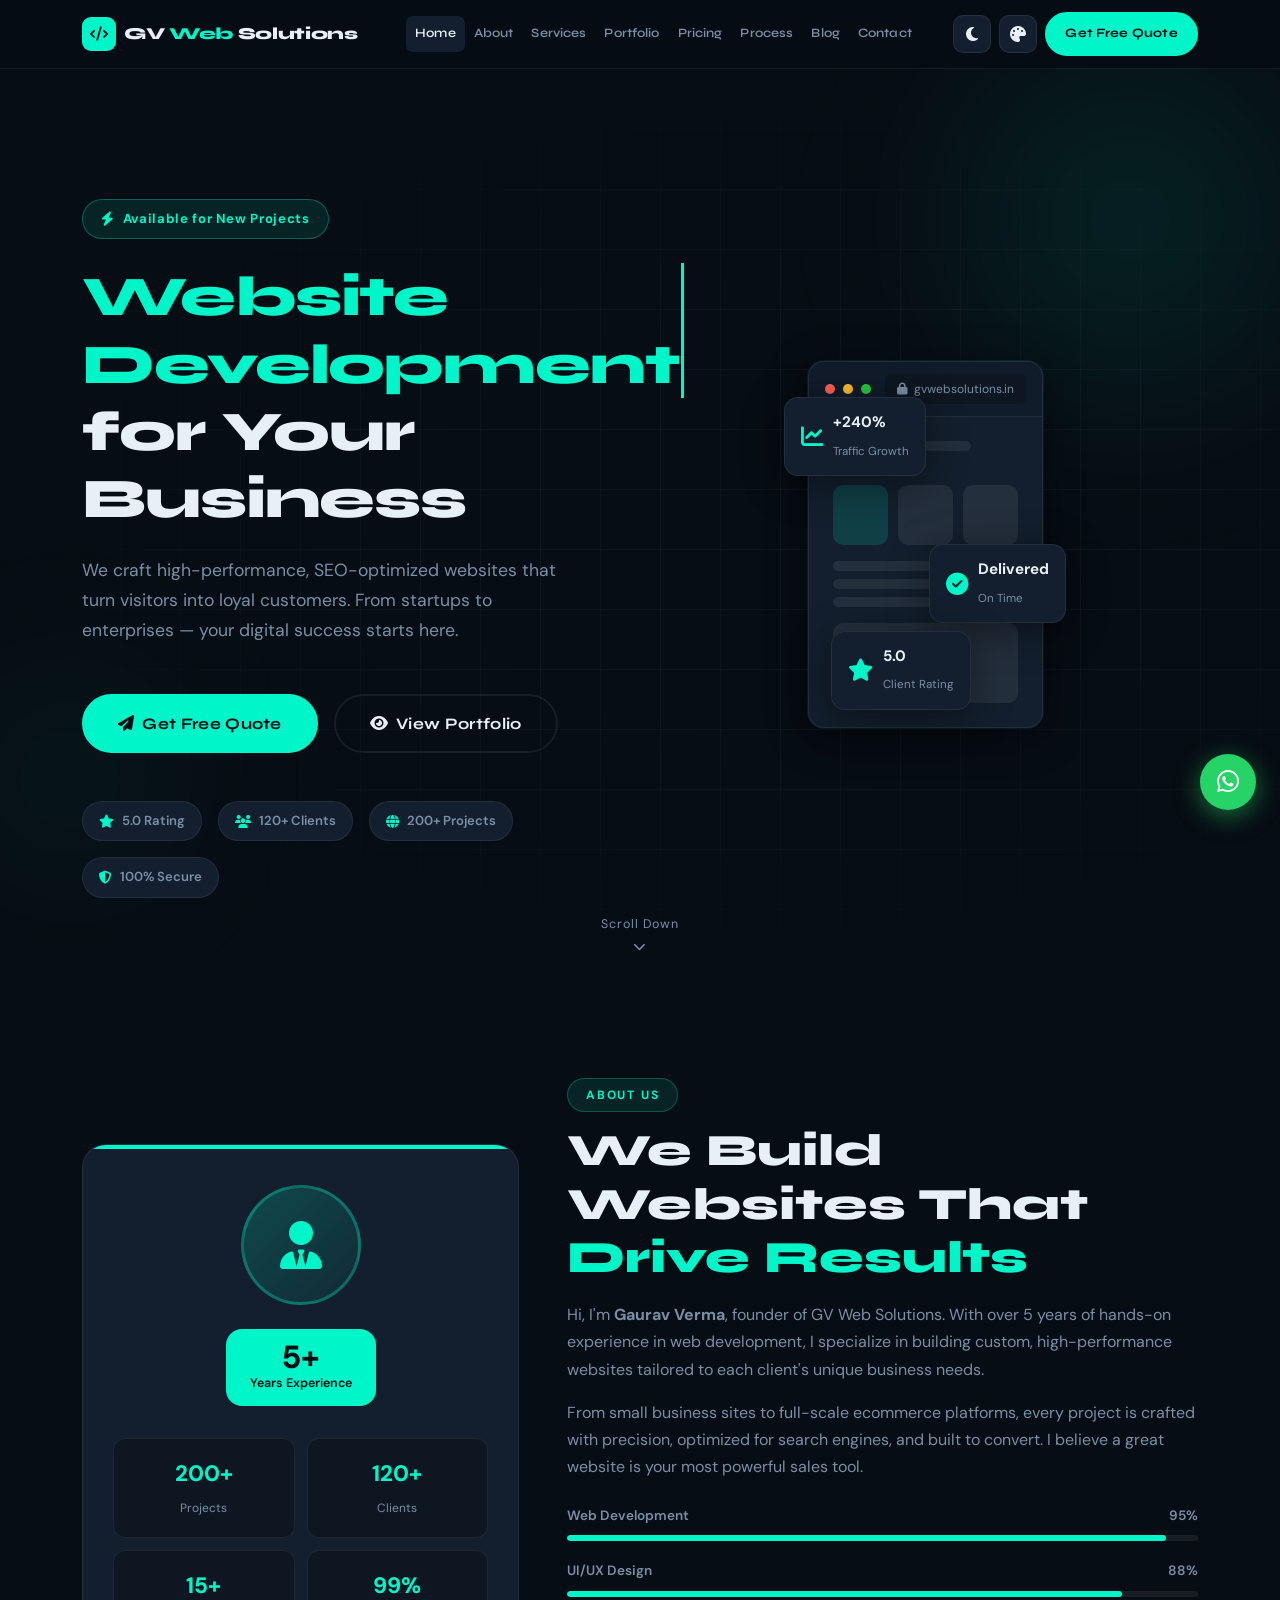
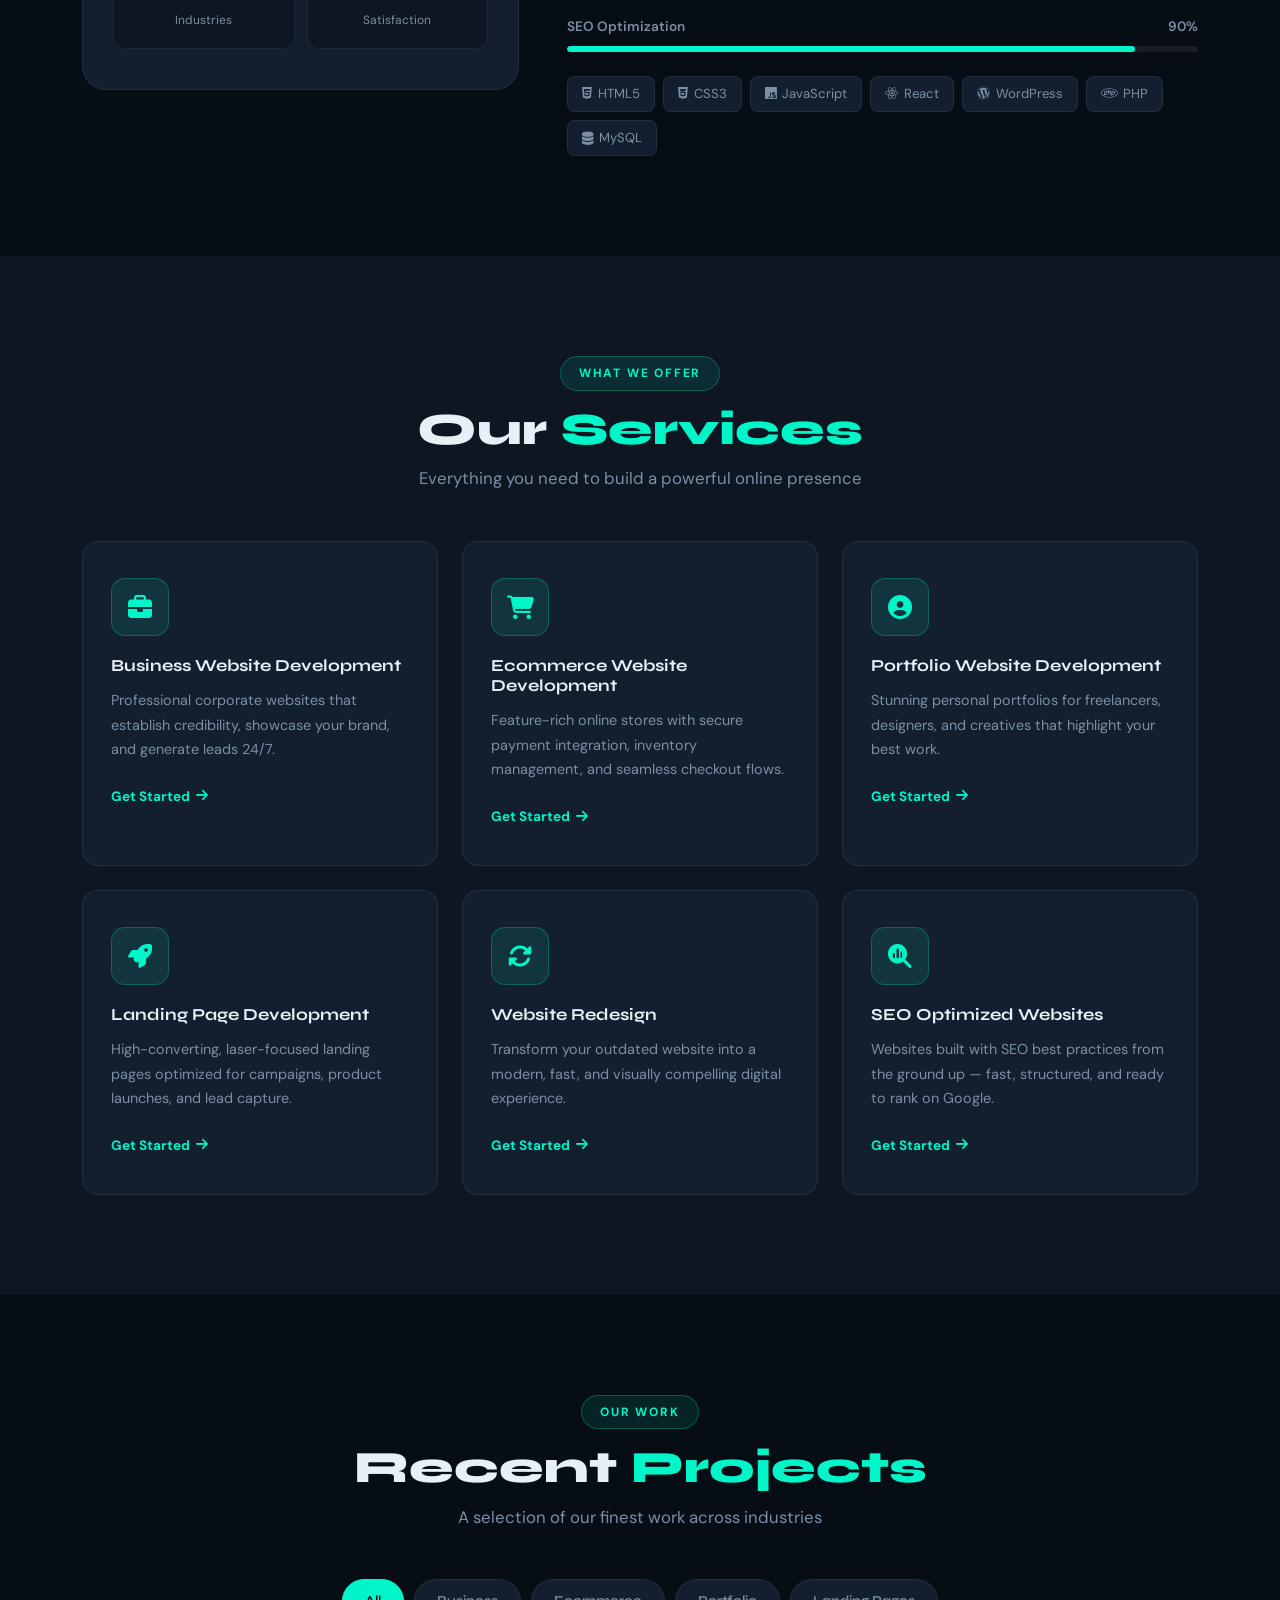
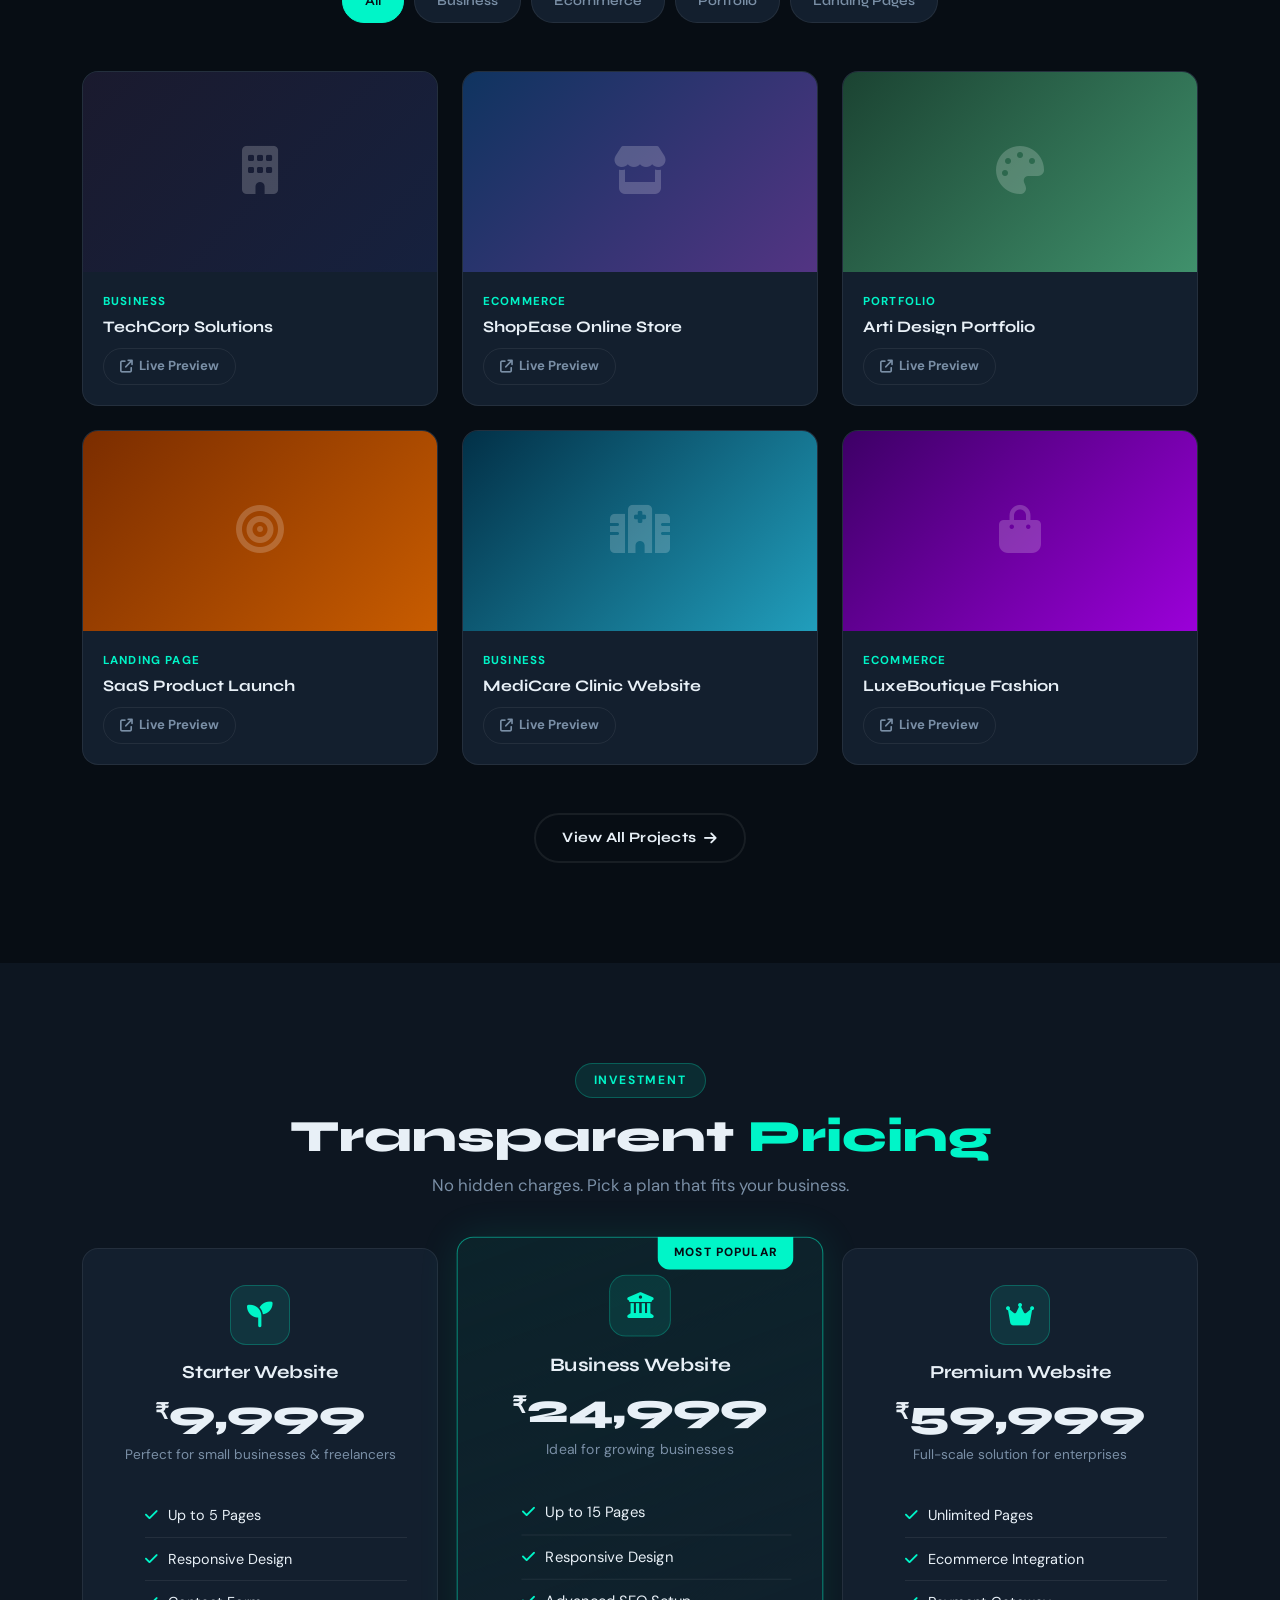
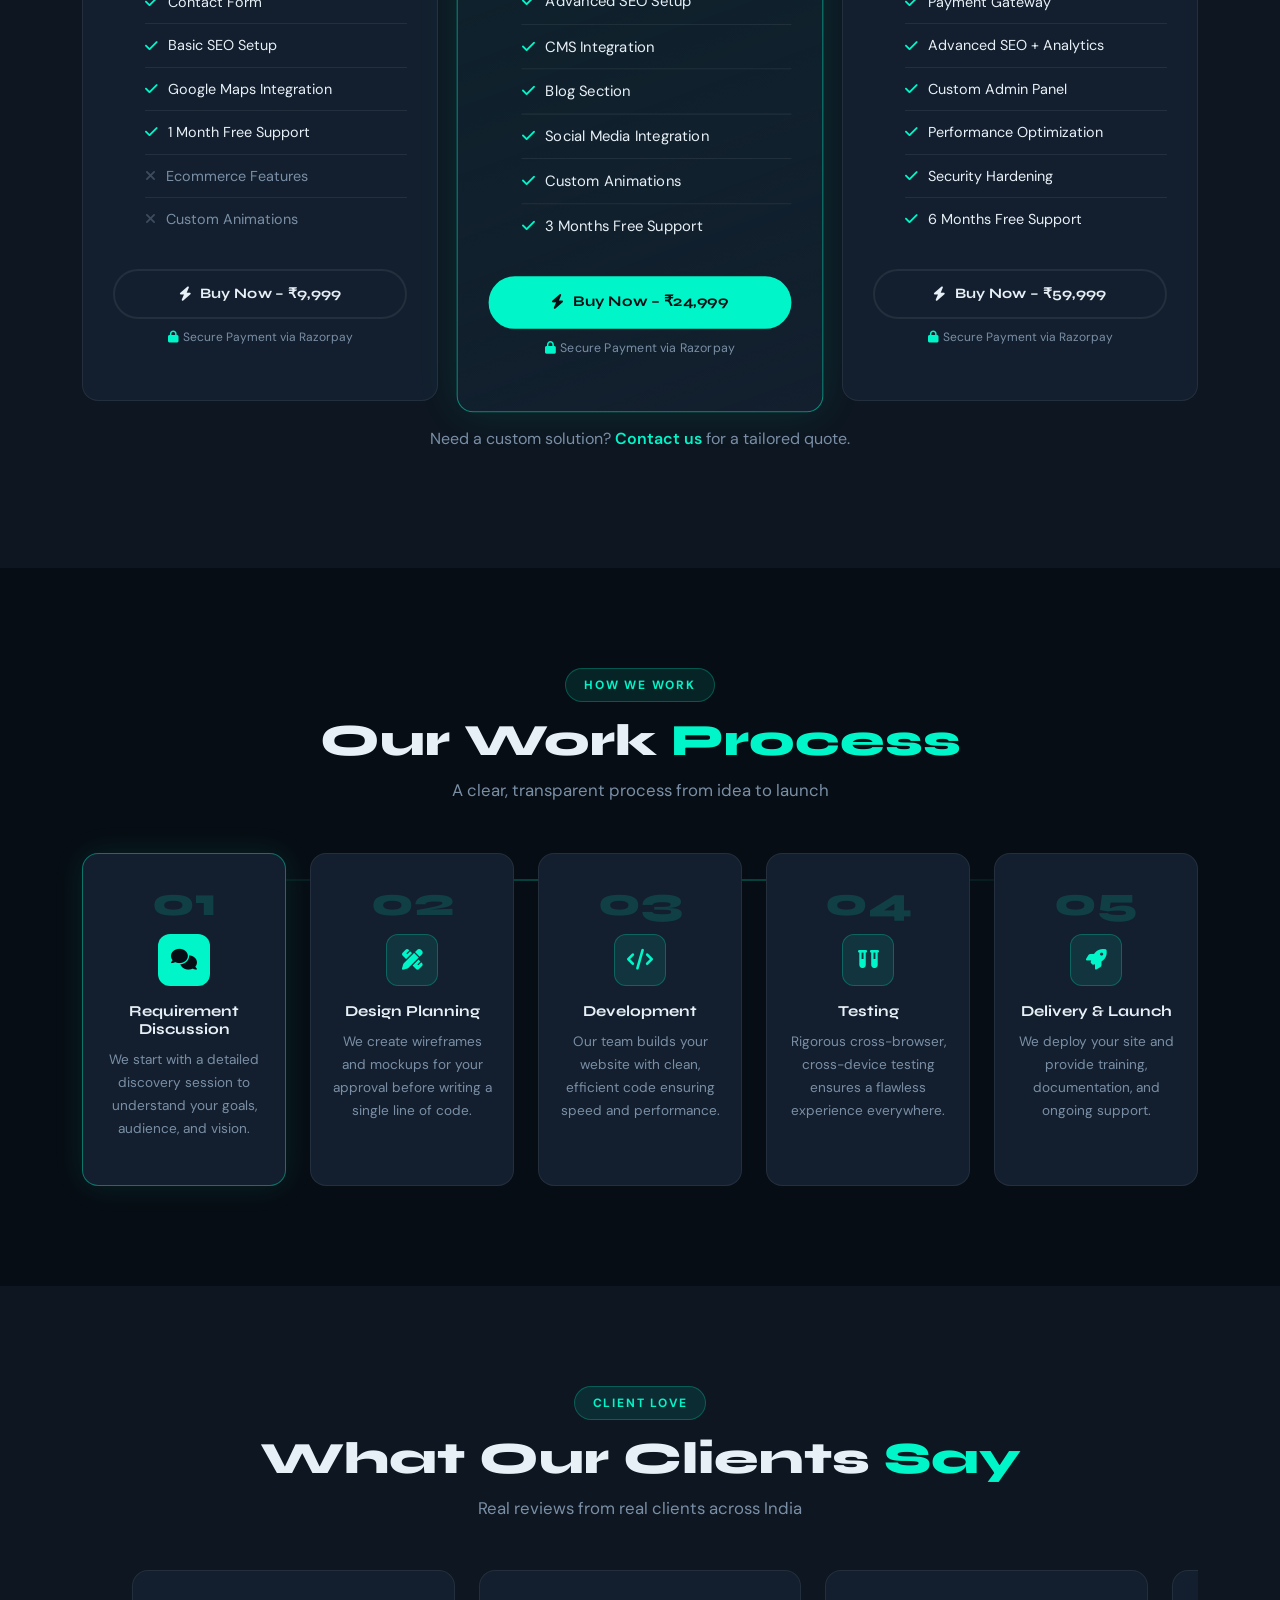
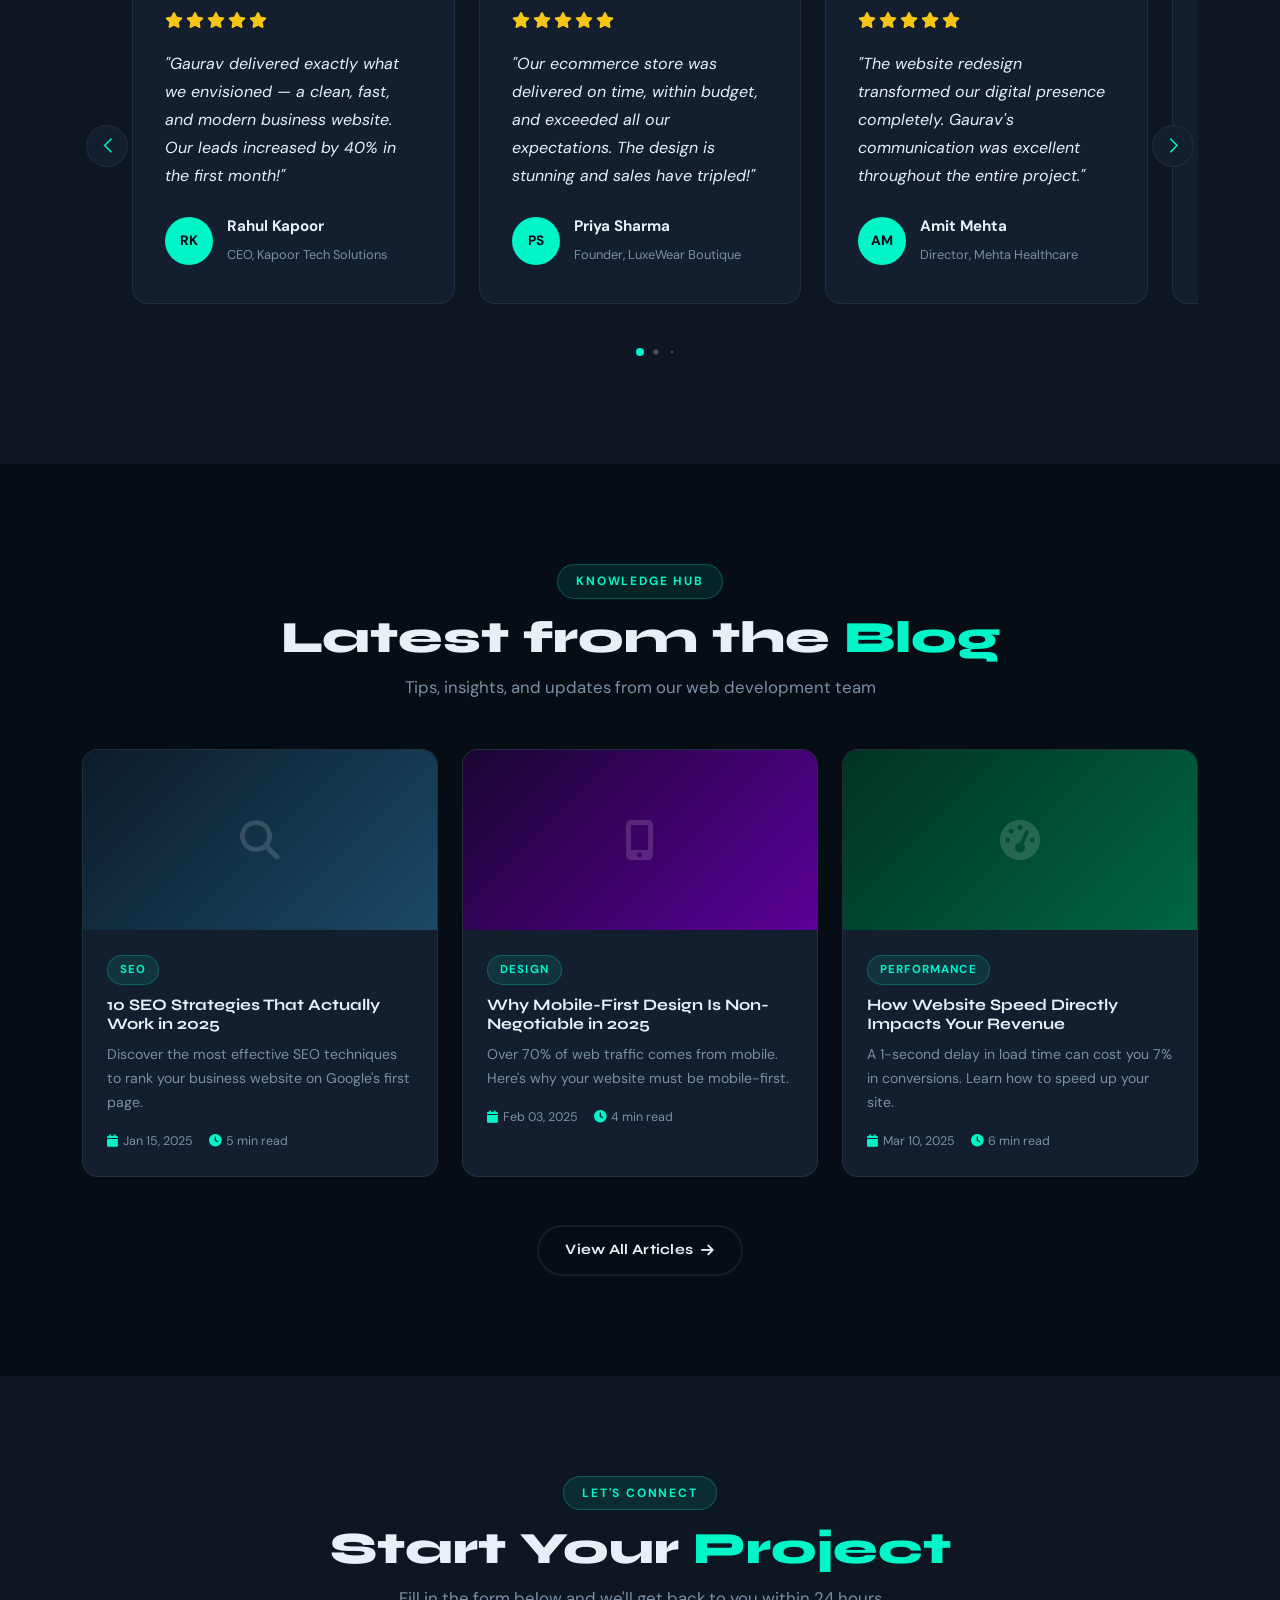
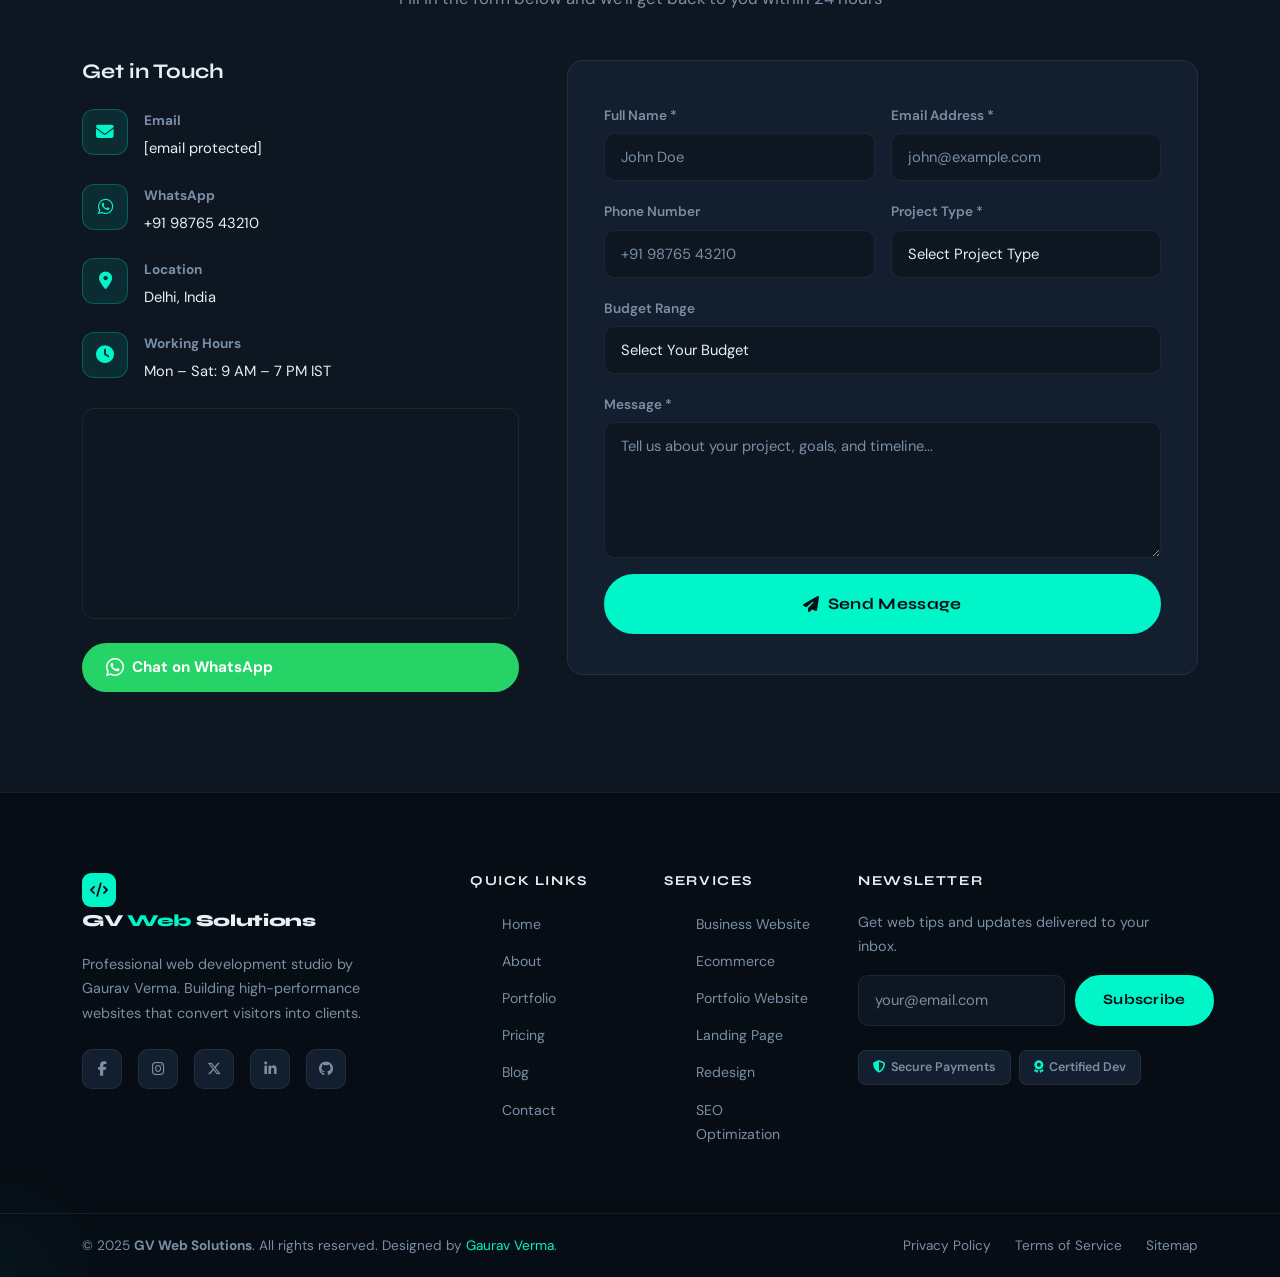
==== commit 5536f8a2: "changes" ====
--- a/index.html
+++ b/index.html
@@ -89,7 +89,7 @@
           <i class="fa-solid fa-bolt"></i> Available for New Projects
         </div>
         <h1 class="hero-headline">
-          Professional <span class="text-accent">Website Development</span> for Your Business
+           <span class="text-accent">Website Development</span> for Your Business
         </h1>
         <p class="hero-sub mt-4">
           We craft high-performance, SEO-optimized websites that turn visitors into loyal customers. From startups to enterprises — your digital success starts here.
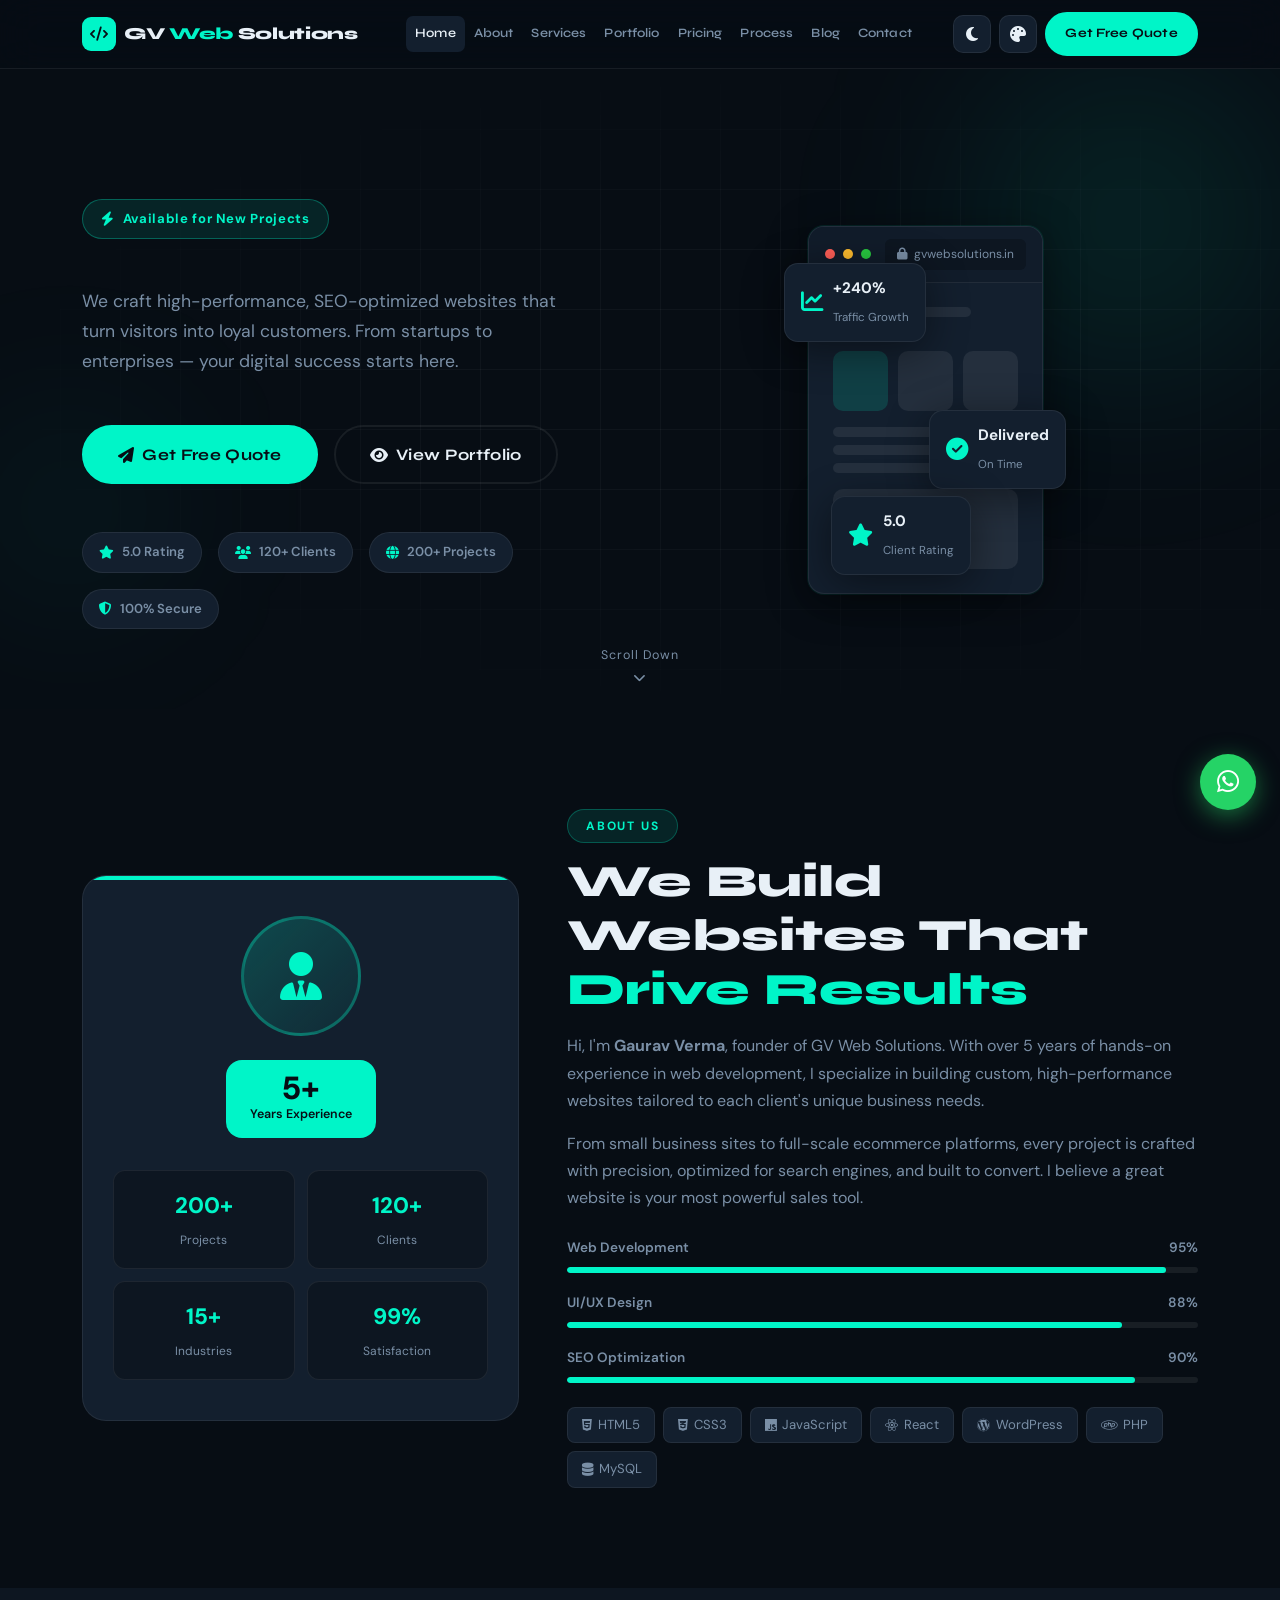
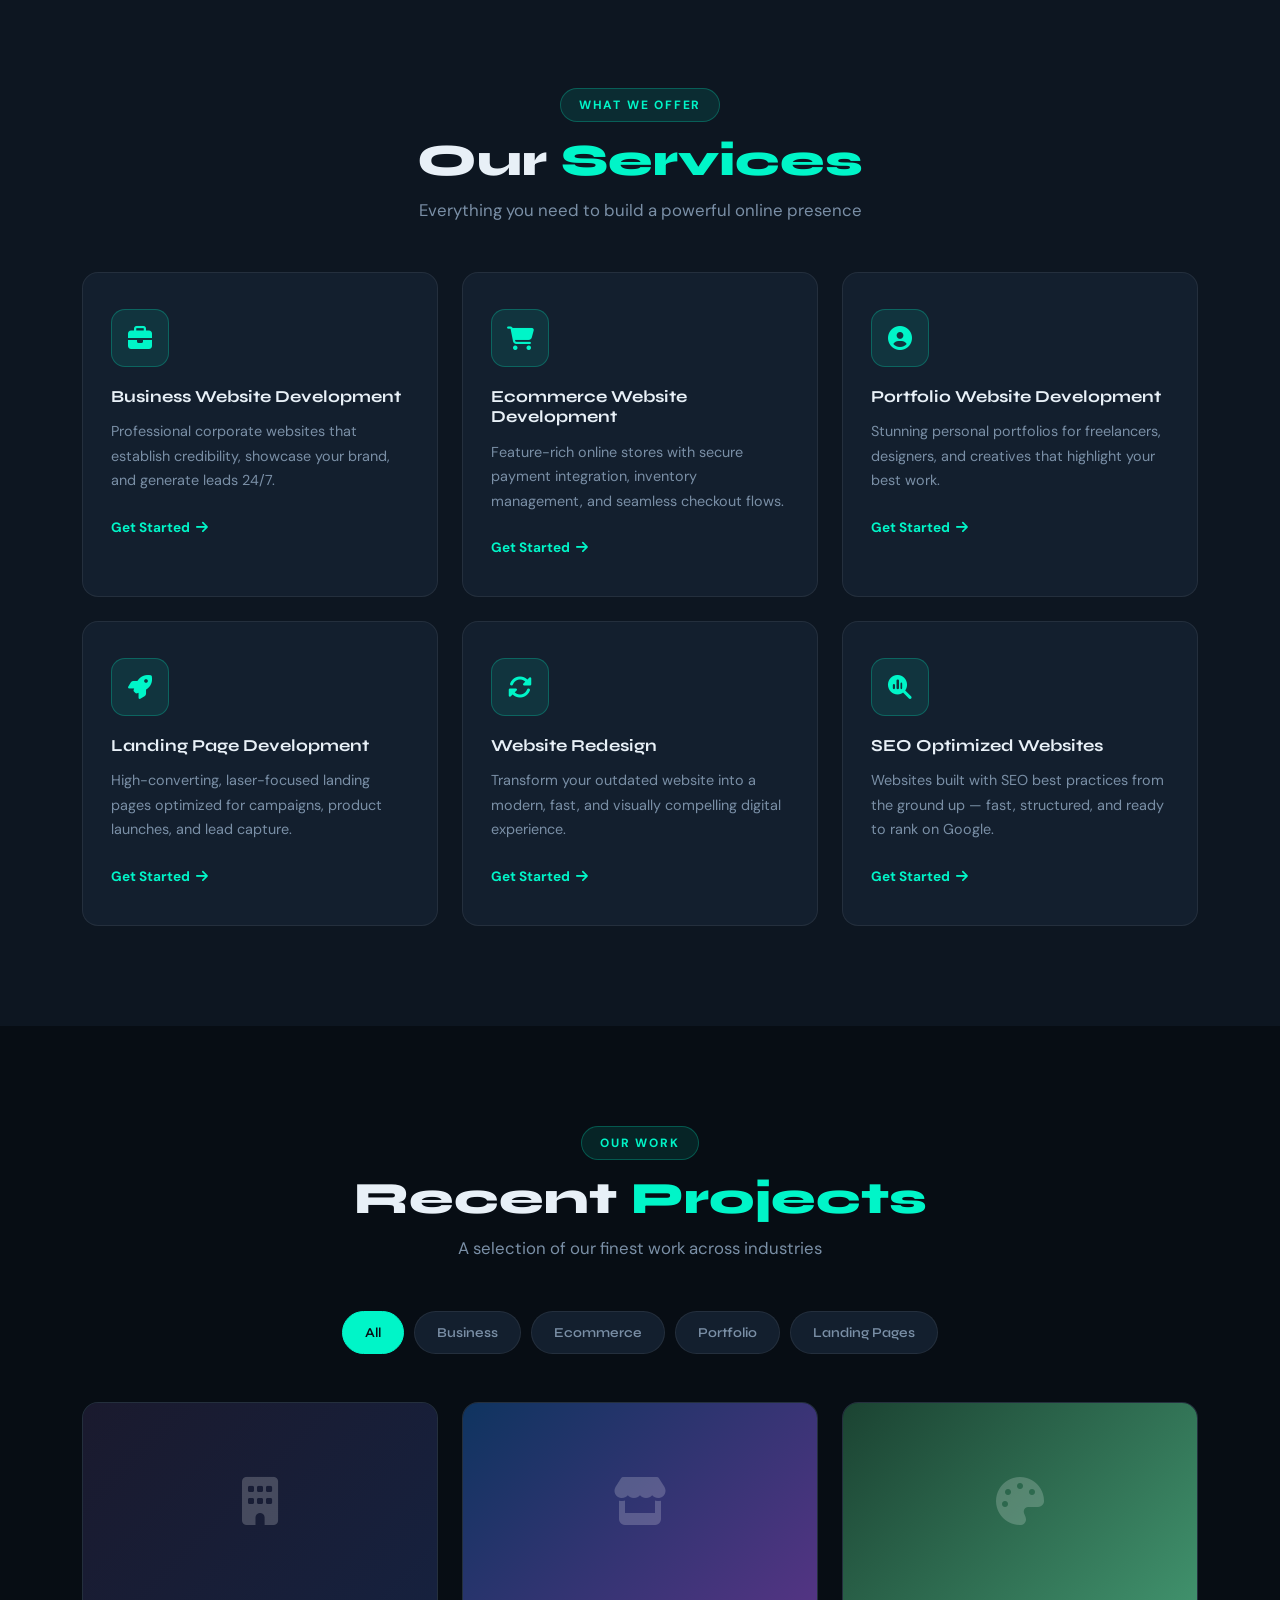
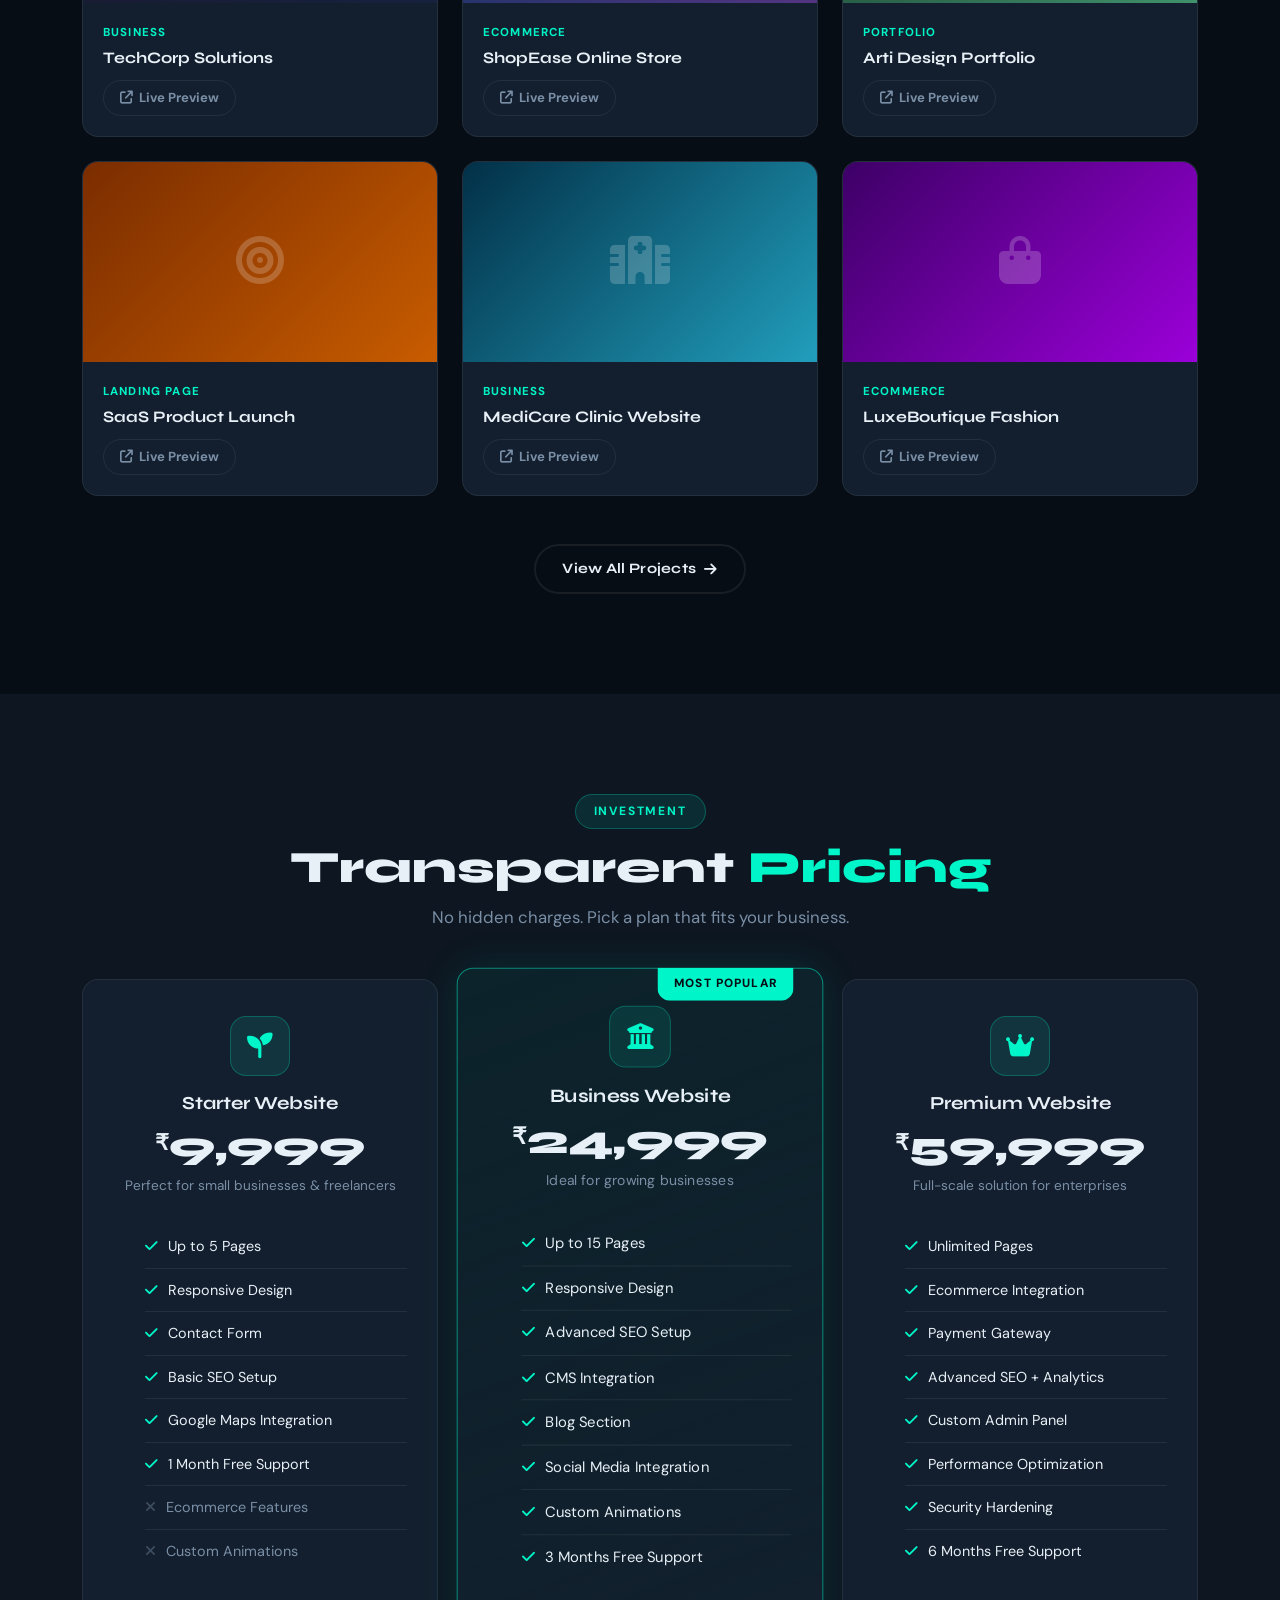
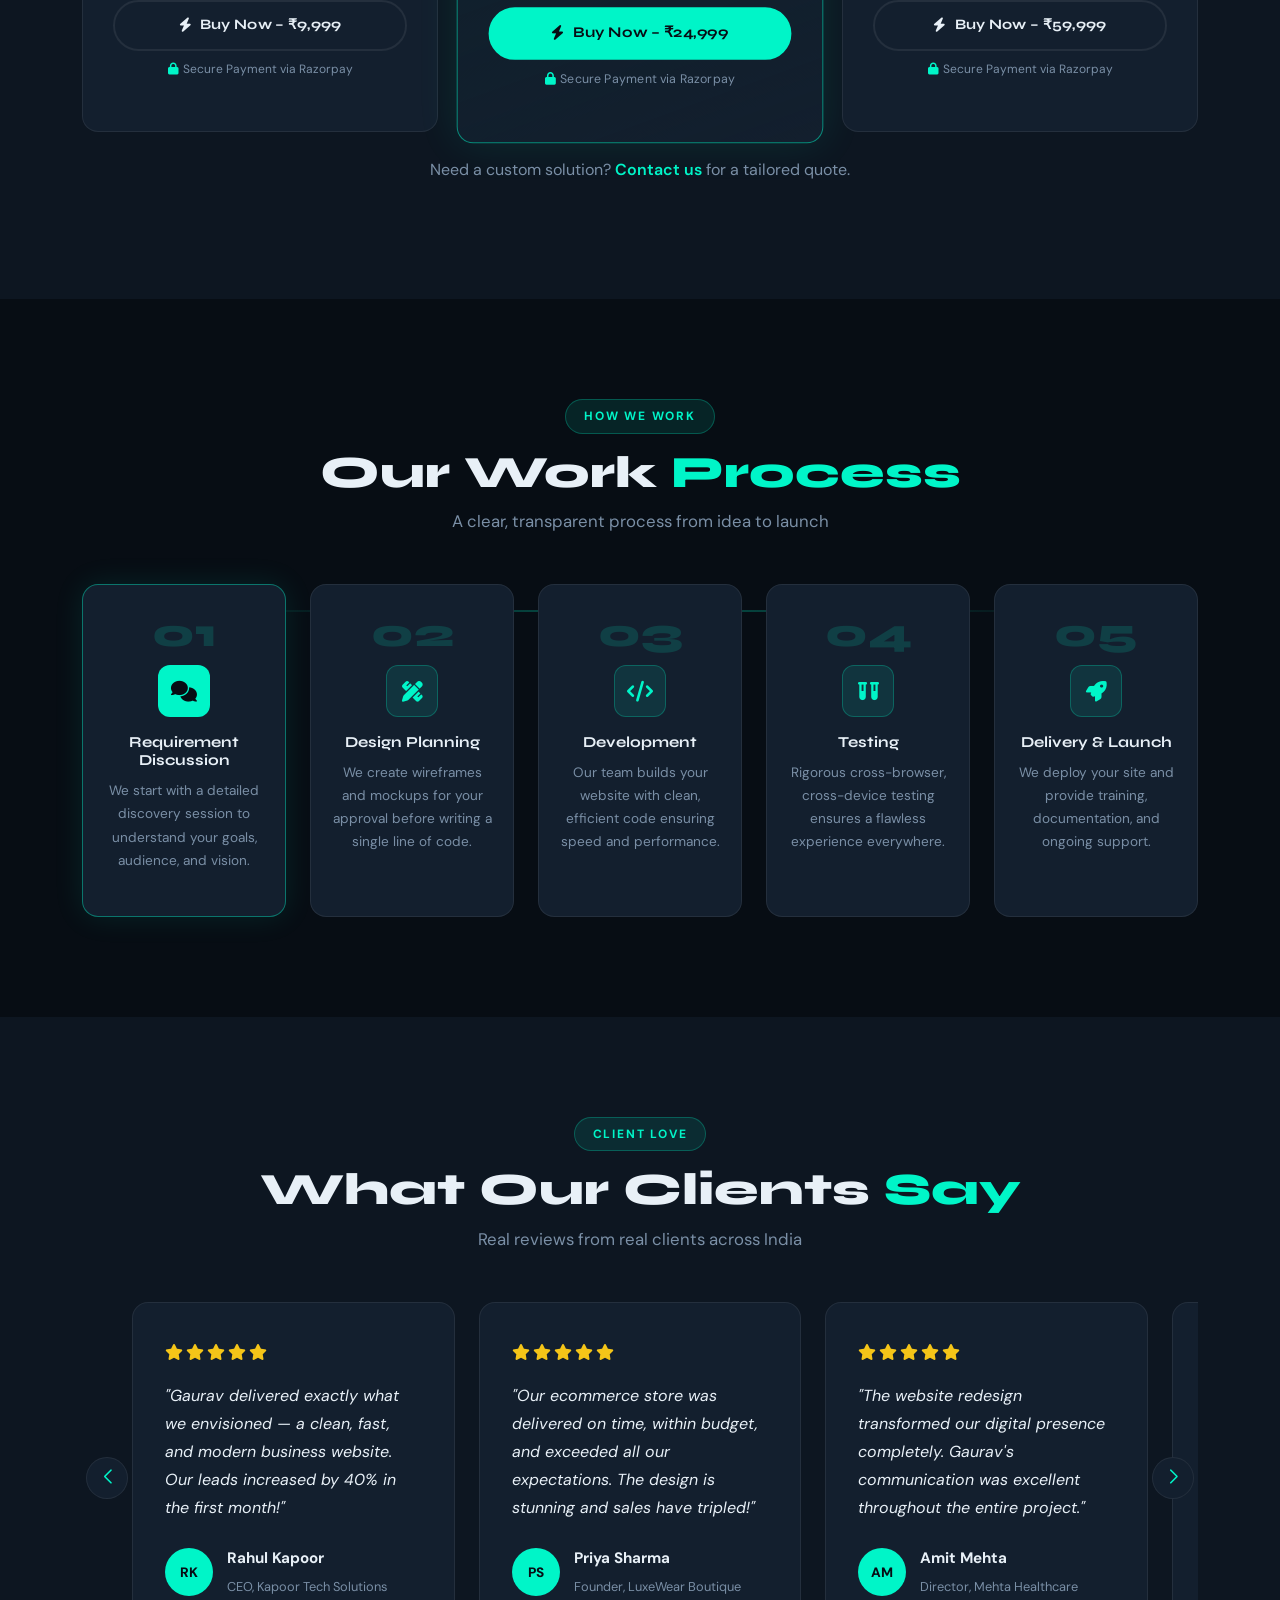
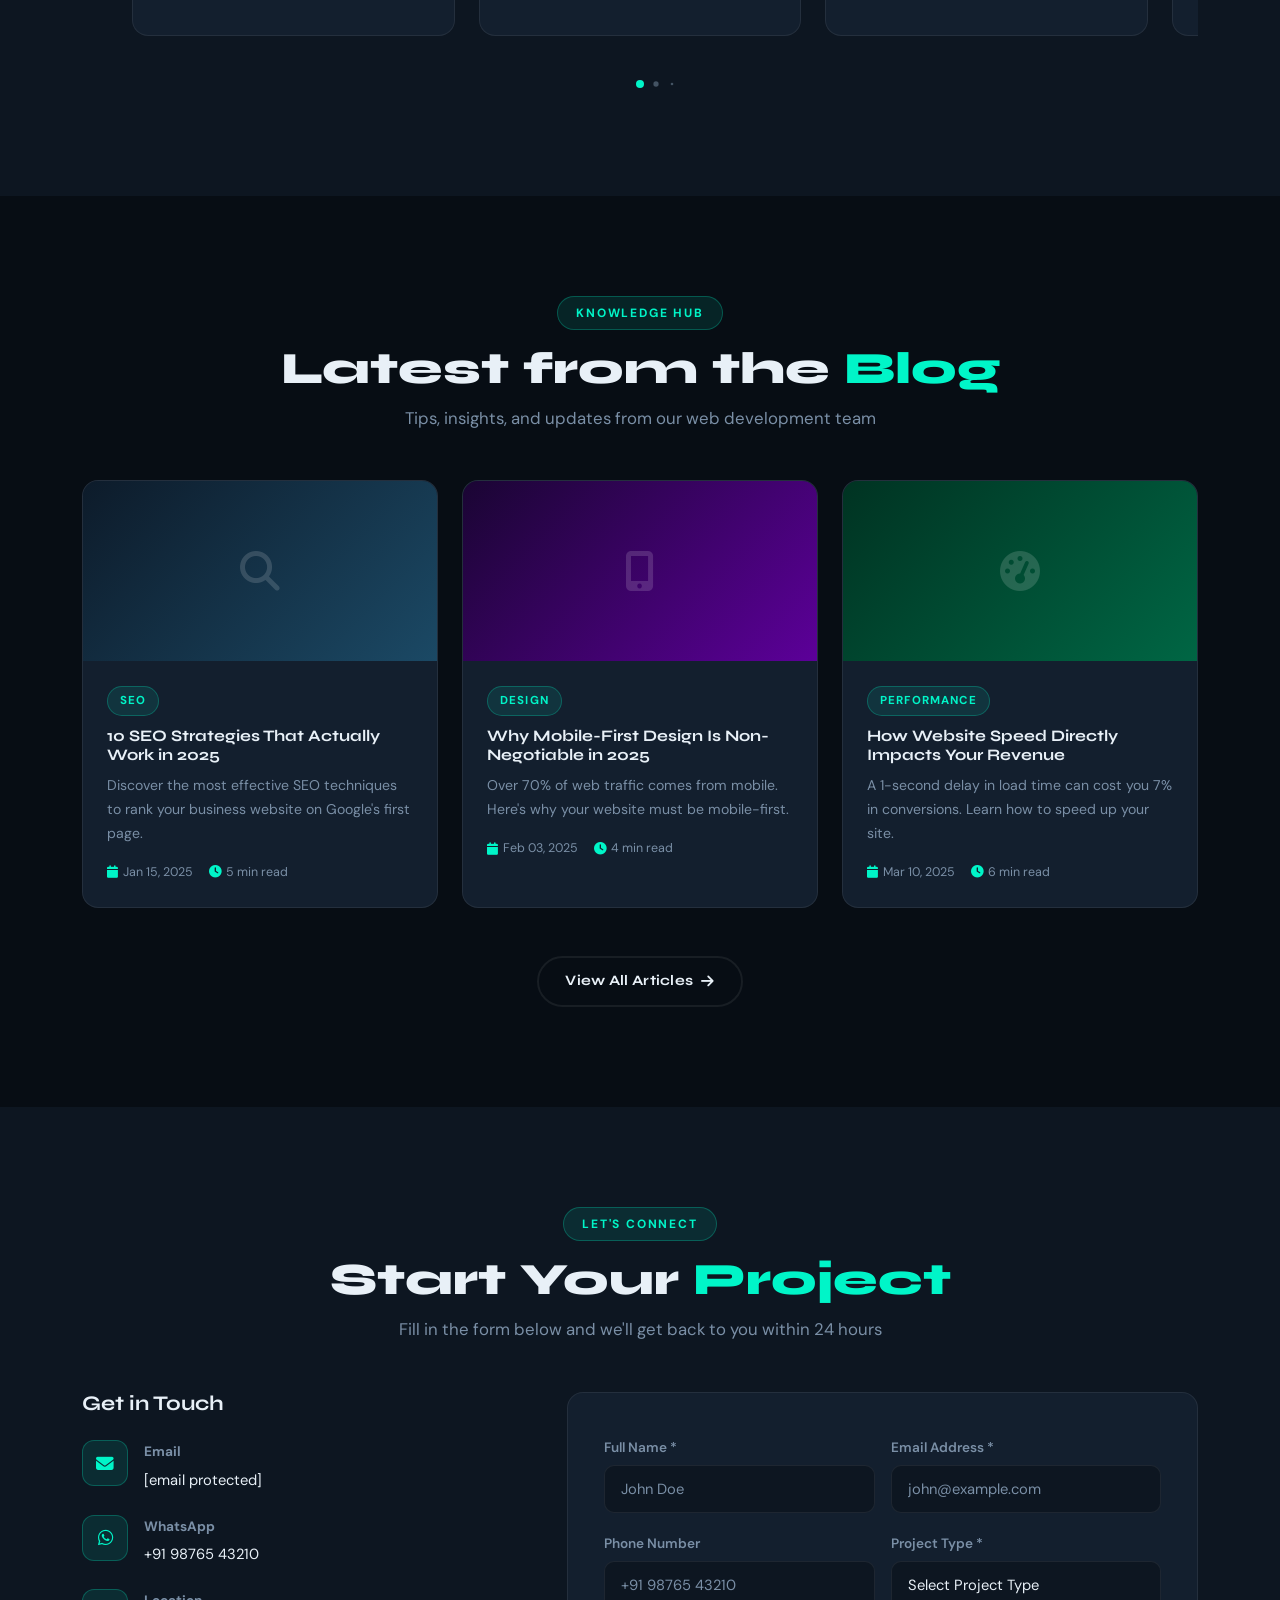
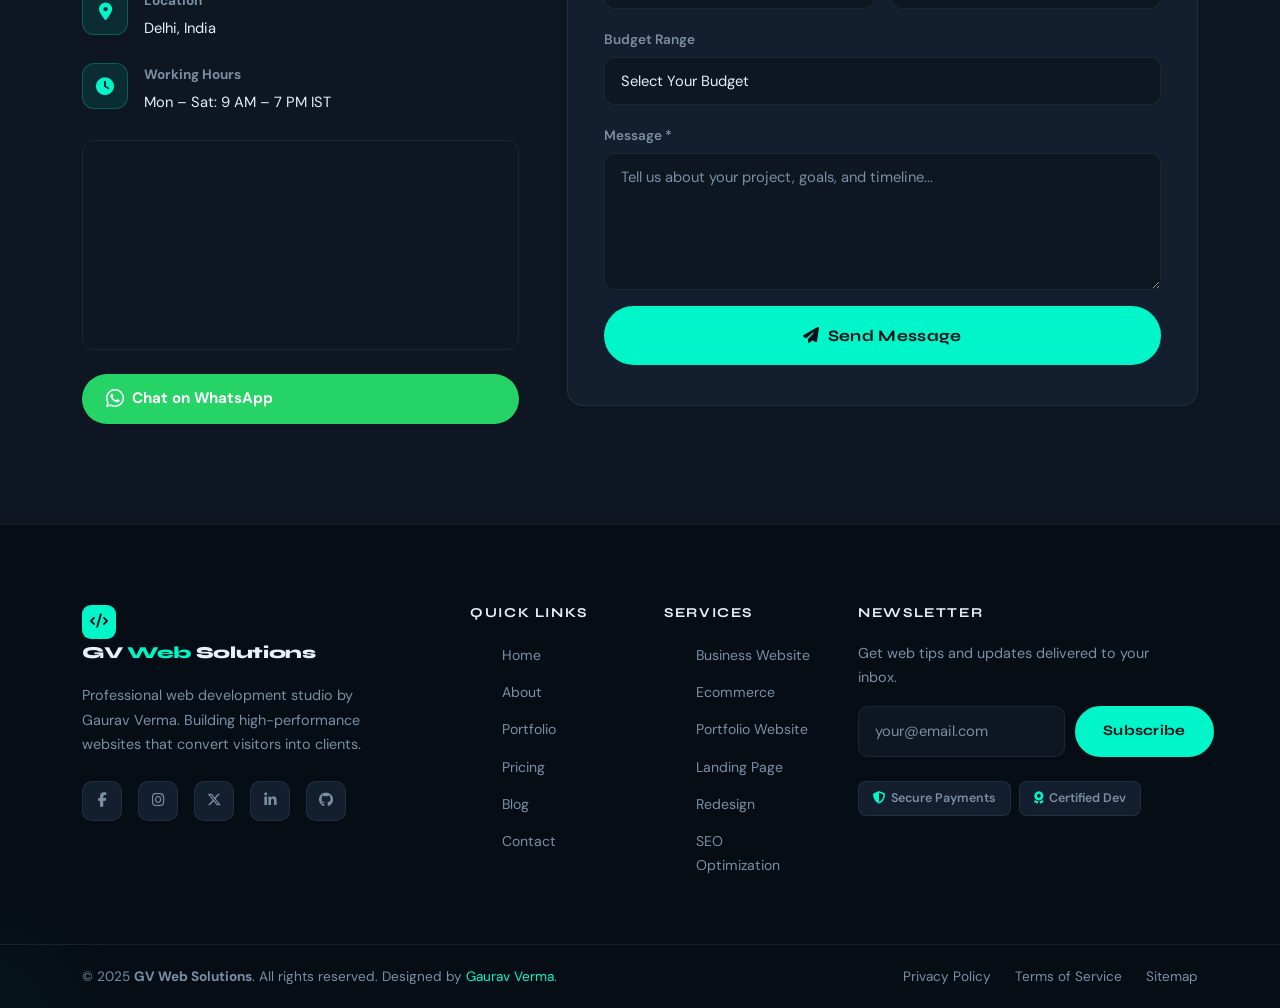
==== commit 0a0c4982: "some changes" ====
--- a/index.html
+++ b/index.html
@@ -88,9 +88,7 @@
         <div class="hero-badge mb-4">
           <i class="fa-solid fa-bolt"></i> Available for New Projects
         </div>
-        <h1 class="hero-headline">
-           <span class="text-accent">Website Development</span> for Your Business
-        </h1>
+        
         <p class="hero-sub mt-4">
           We craft high-performance, SEO-optimized websites that turn visitors into loyal customers. From startups to enterprises — your digital success starts here.
         </p>
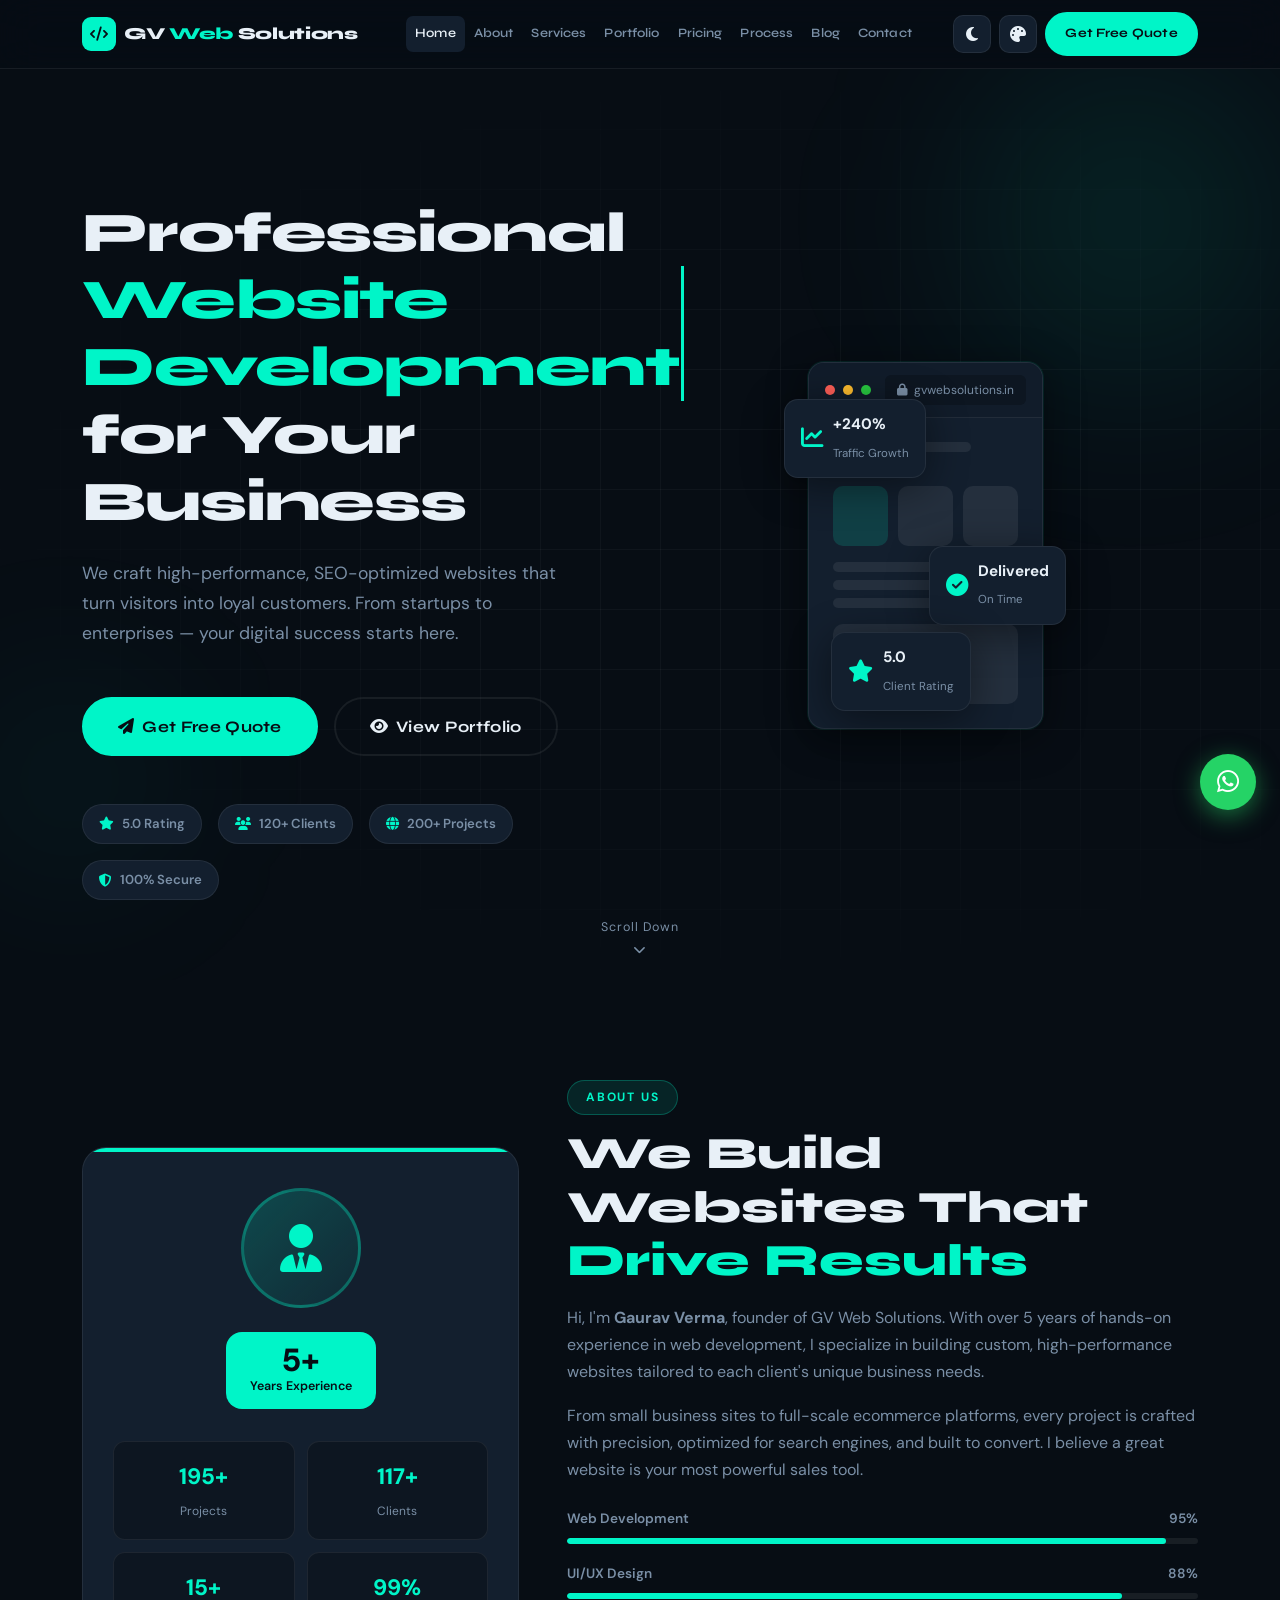
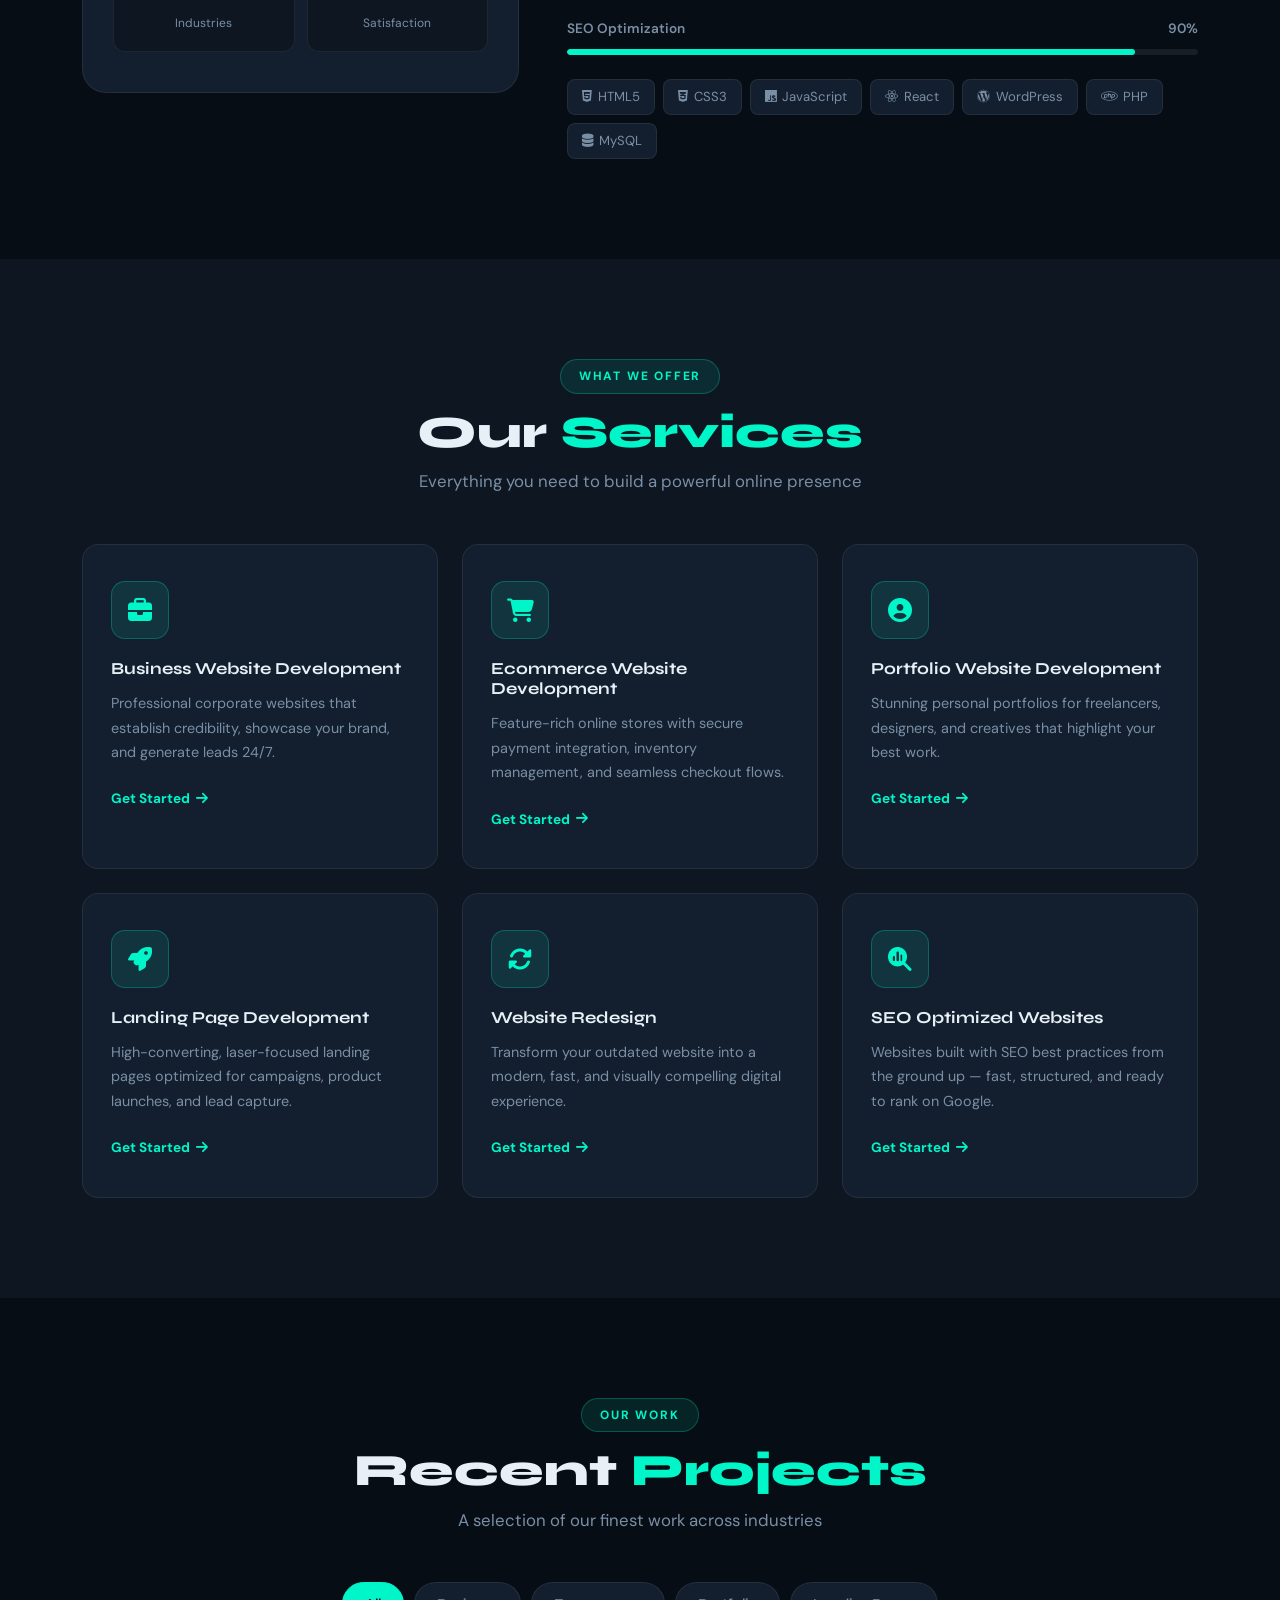
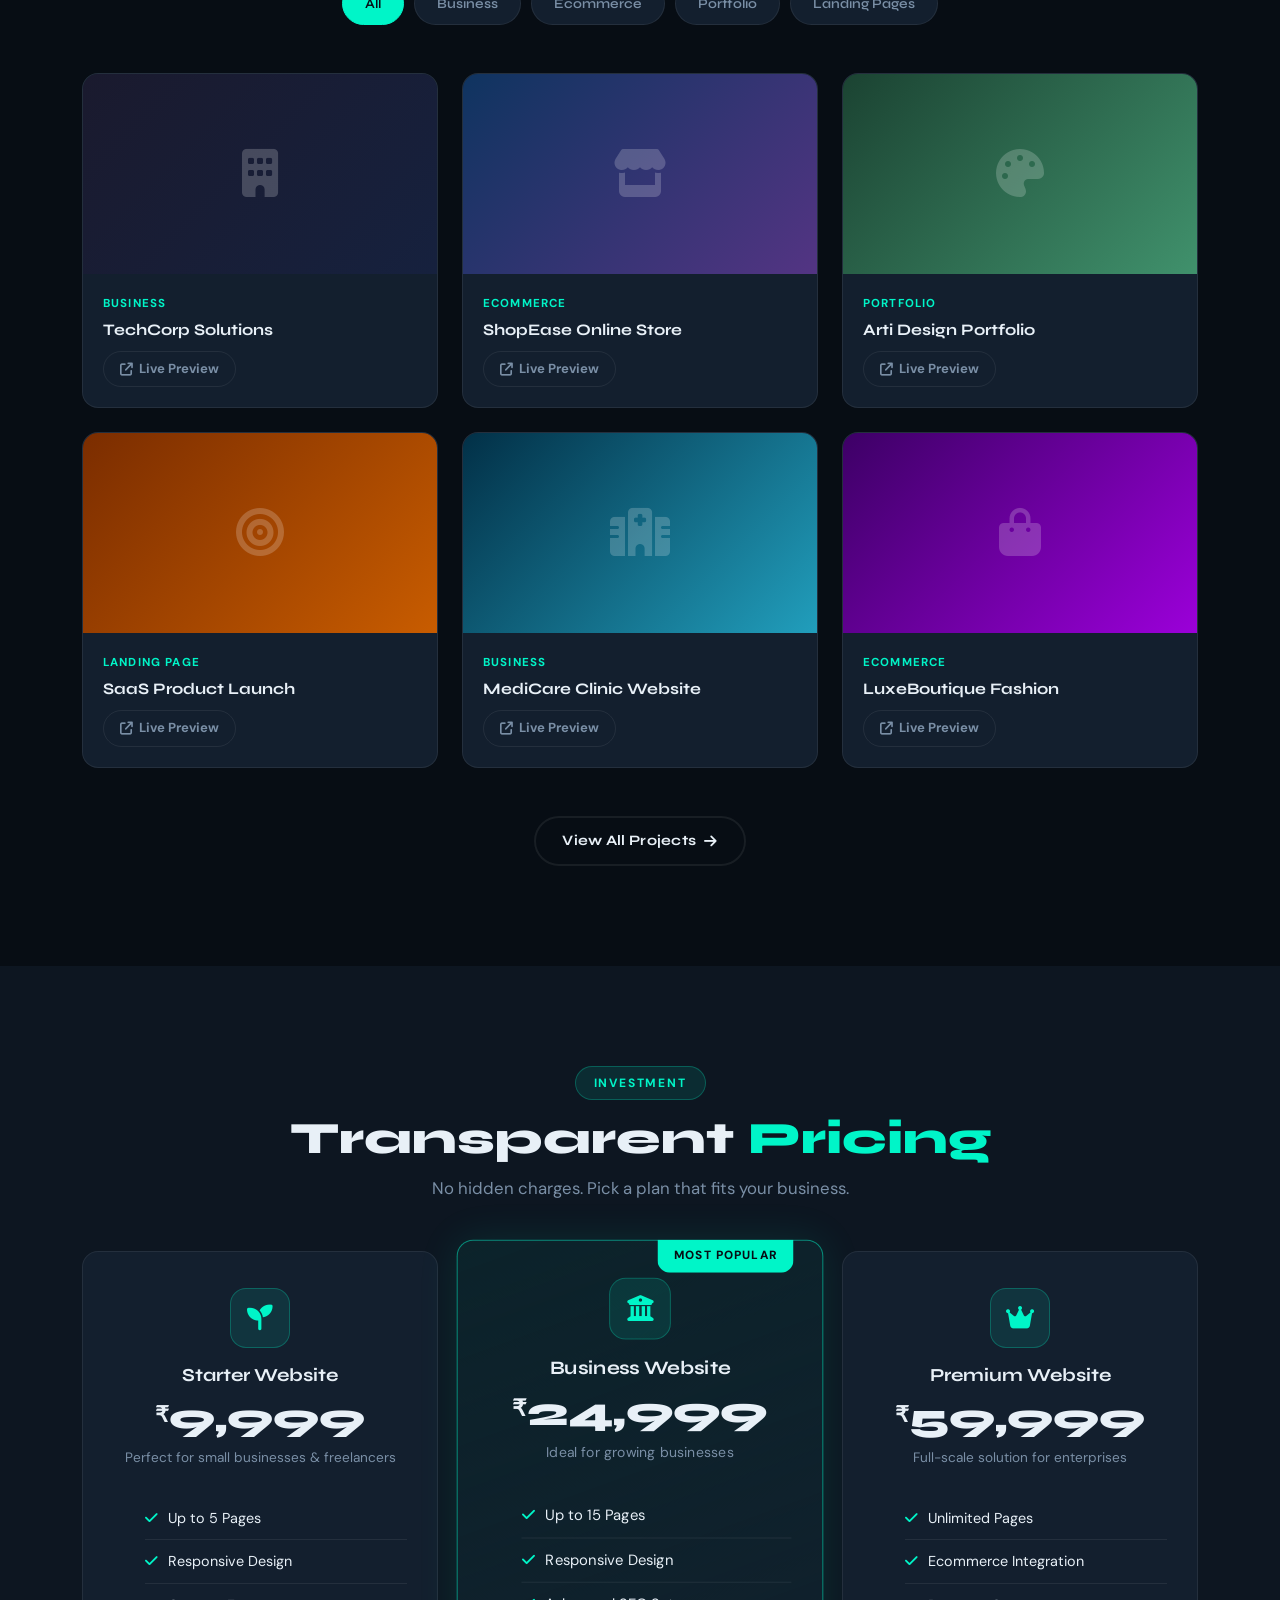
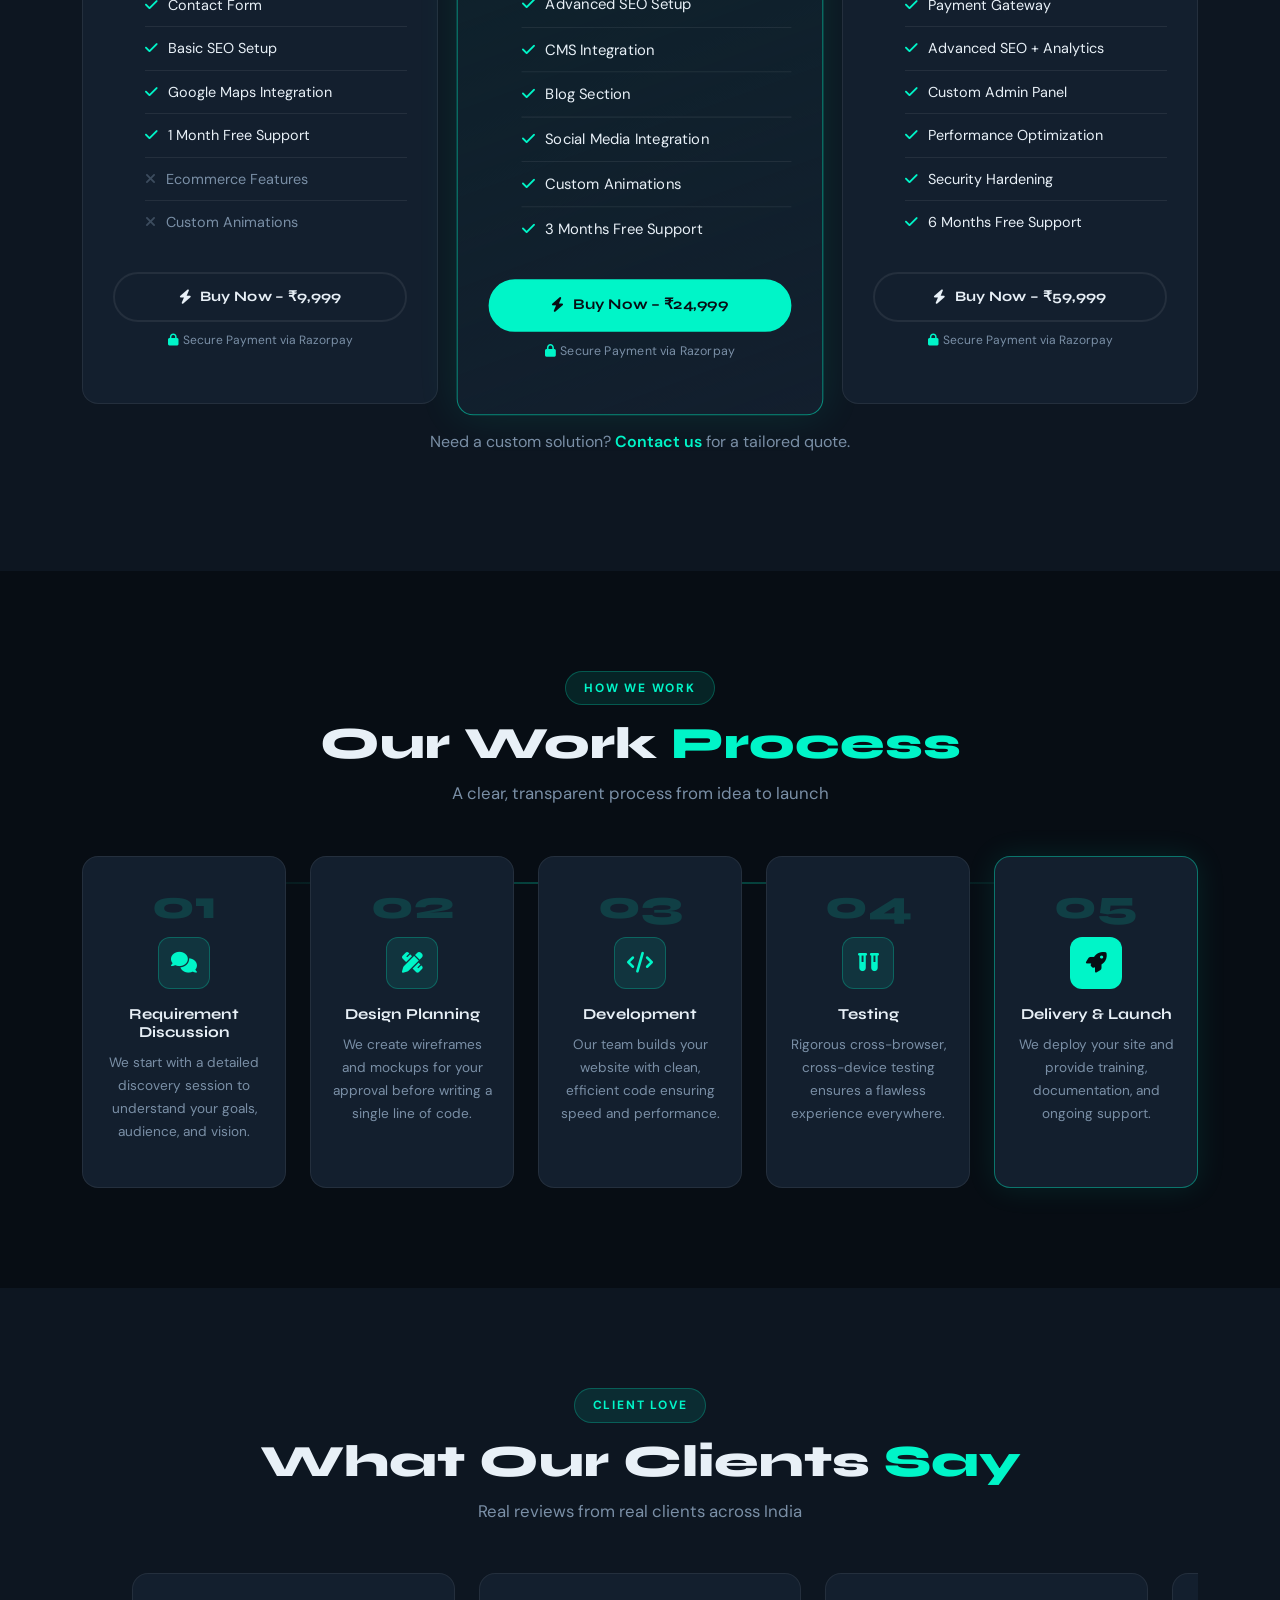
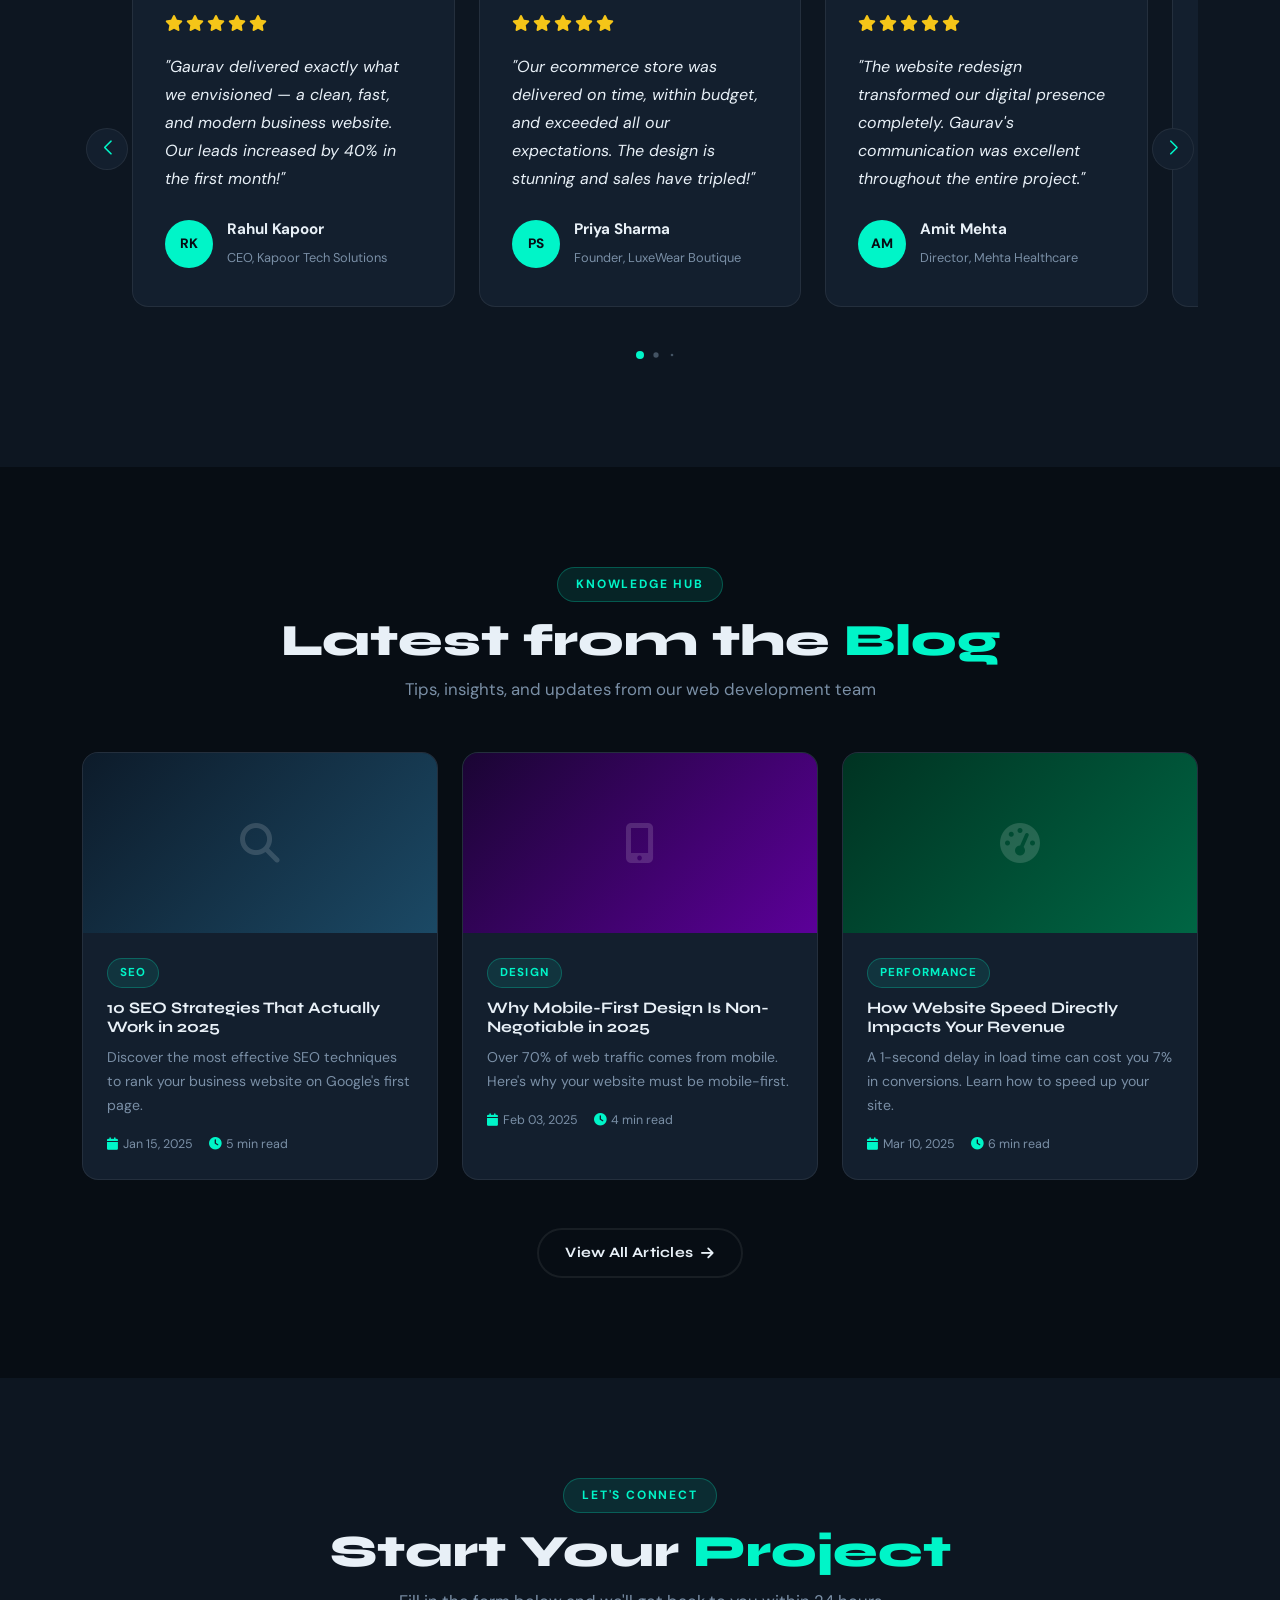
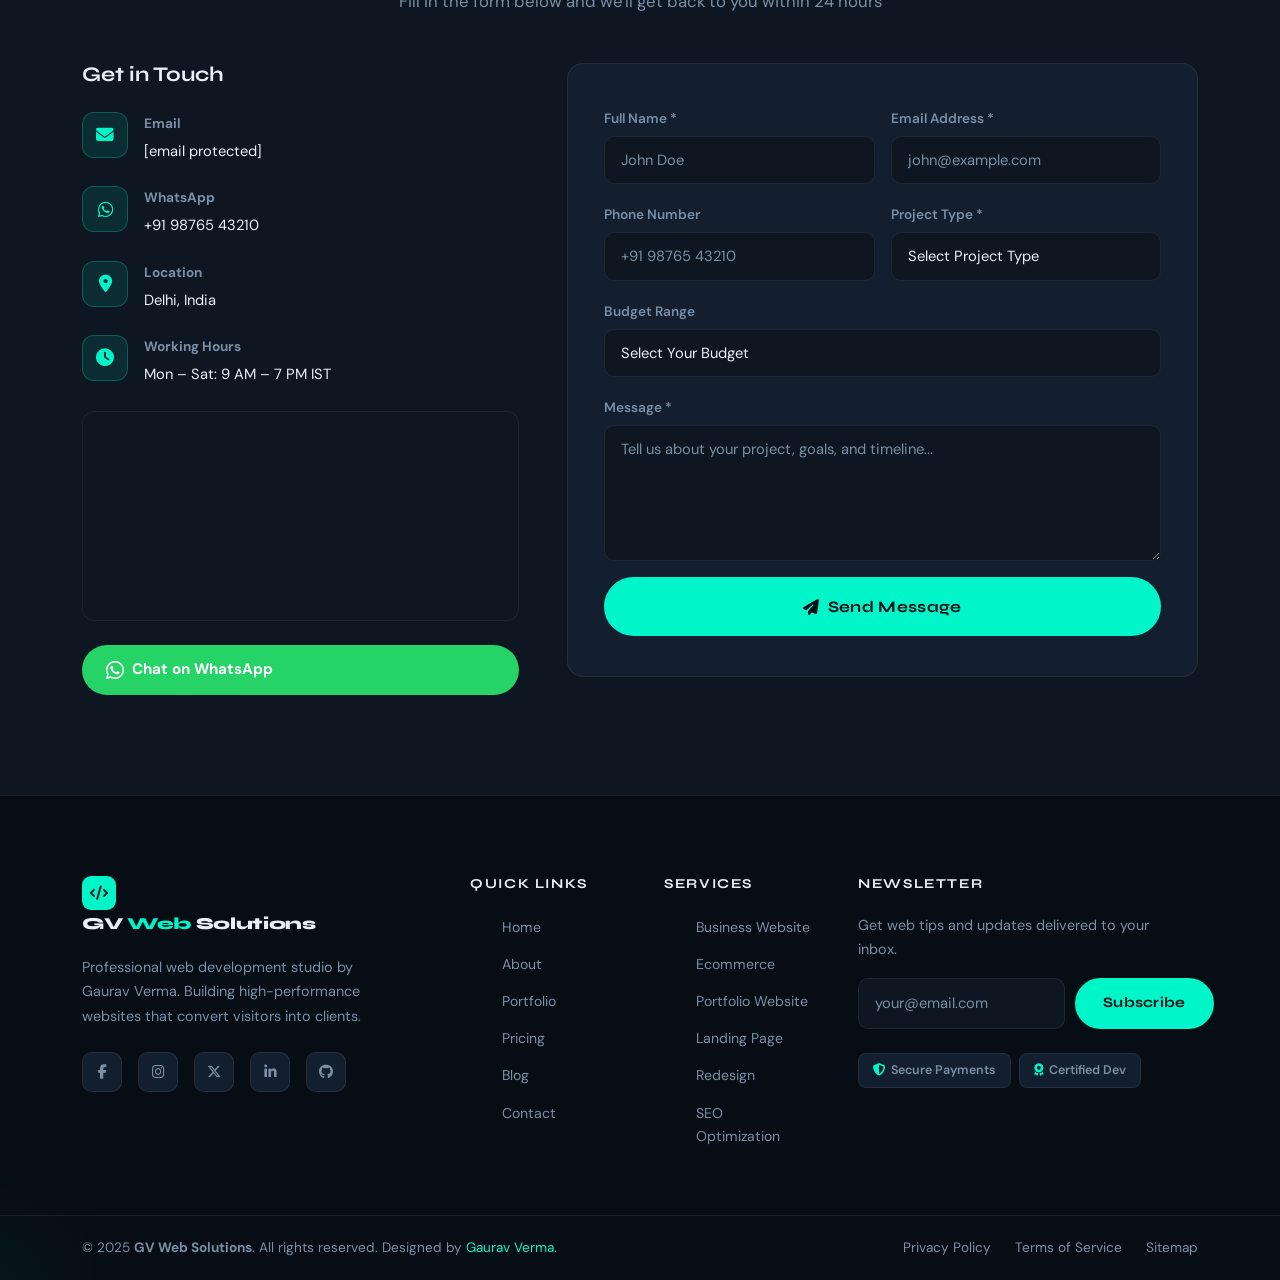
==== commit 86a962db: "changes in Index.html" ====
--- a/index.html
+++ b/index.html
@@ -85,10 +85,12 @@
   <div class="container">
     <div class="row align-items-center hero-row">
       <div class="col-lg-6" data-aos="fade-right" data-aos-duration="900">
-        <div class="hero-badge mb-4">
+        <!-- <div class="hero-badge mb-4">
           <i class="fa-solid fa-bolt"></i> Available for New Projects
-        </div>
-        
+        </div> -->
+        <h1 class="hero-headline">
+          Professional <span class="text-accent">Website Development</span> for Your Business
+        </h1>
         <p class="hero-sub mt-4">
           We craft high-performance, SEO-optimized websites that turn visitors into loyal customers. From startups to enterprises — your digital success starts here.
         </p>
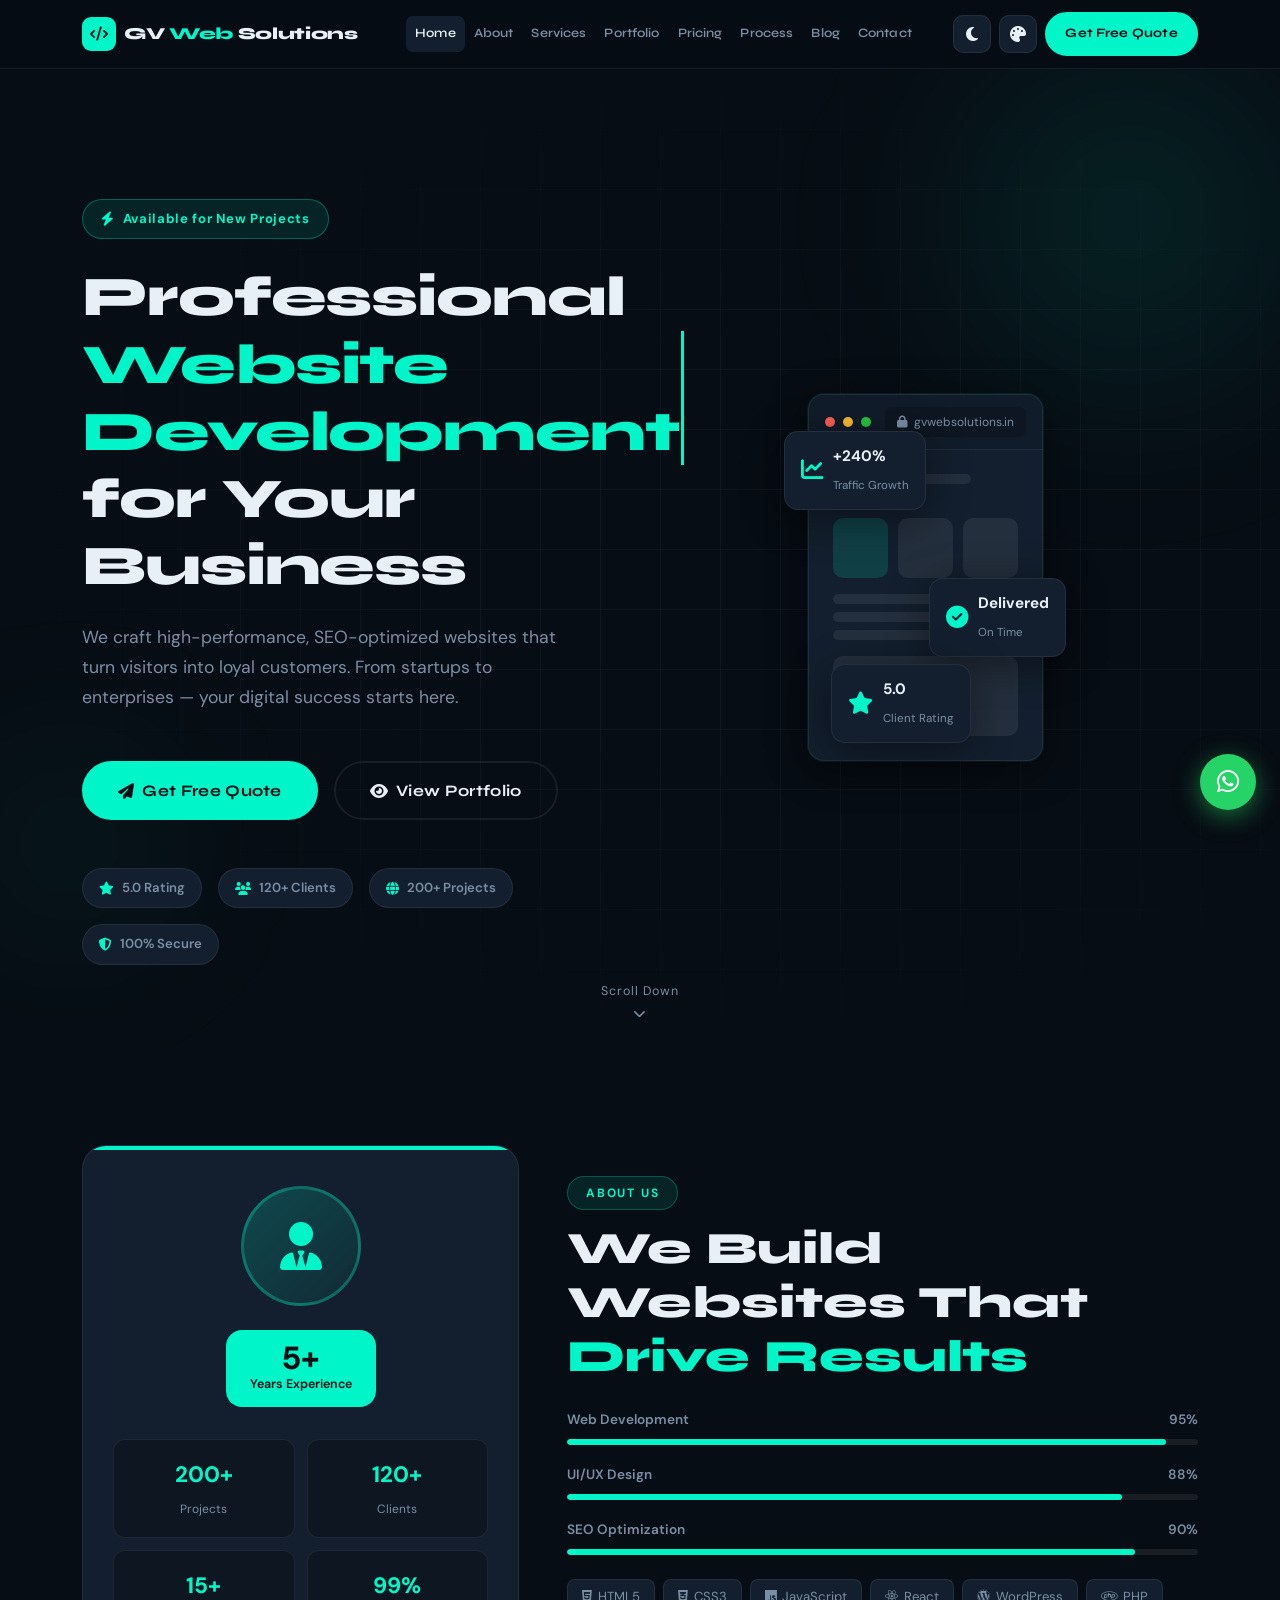
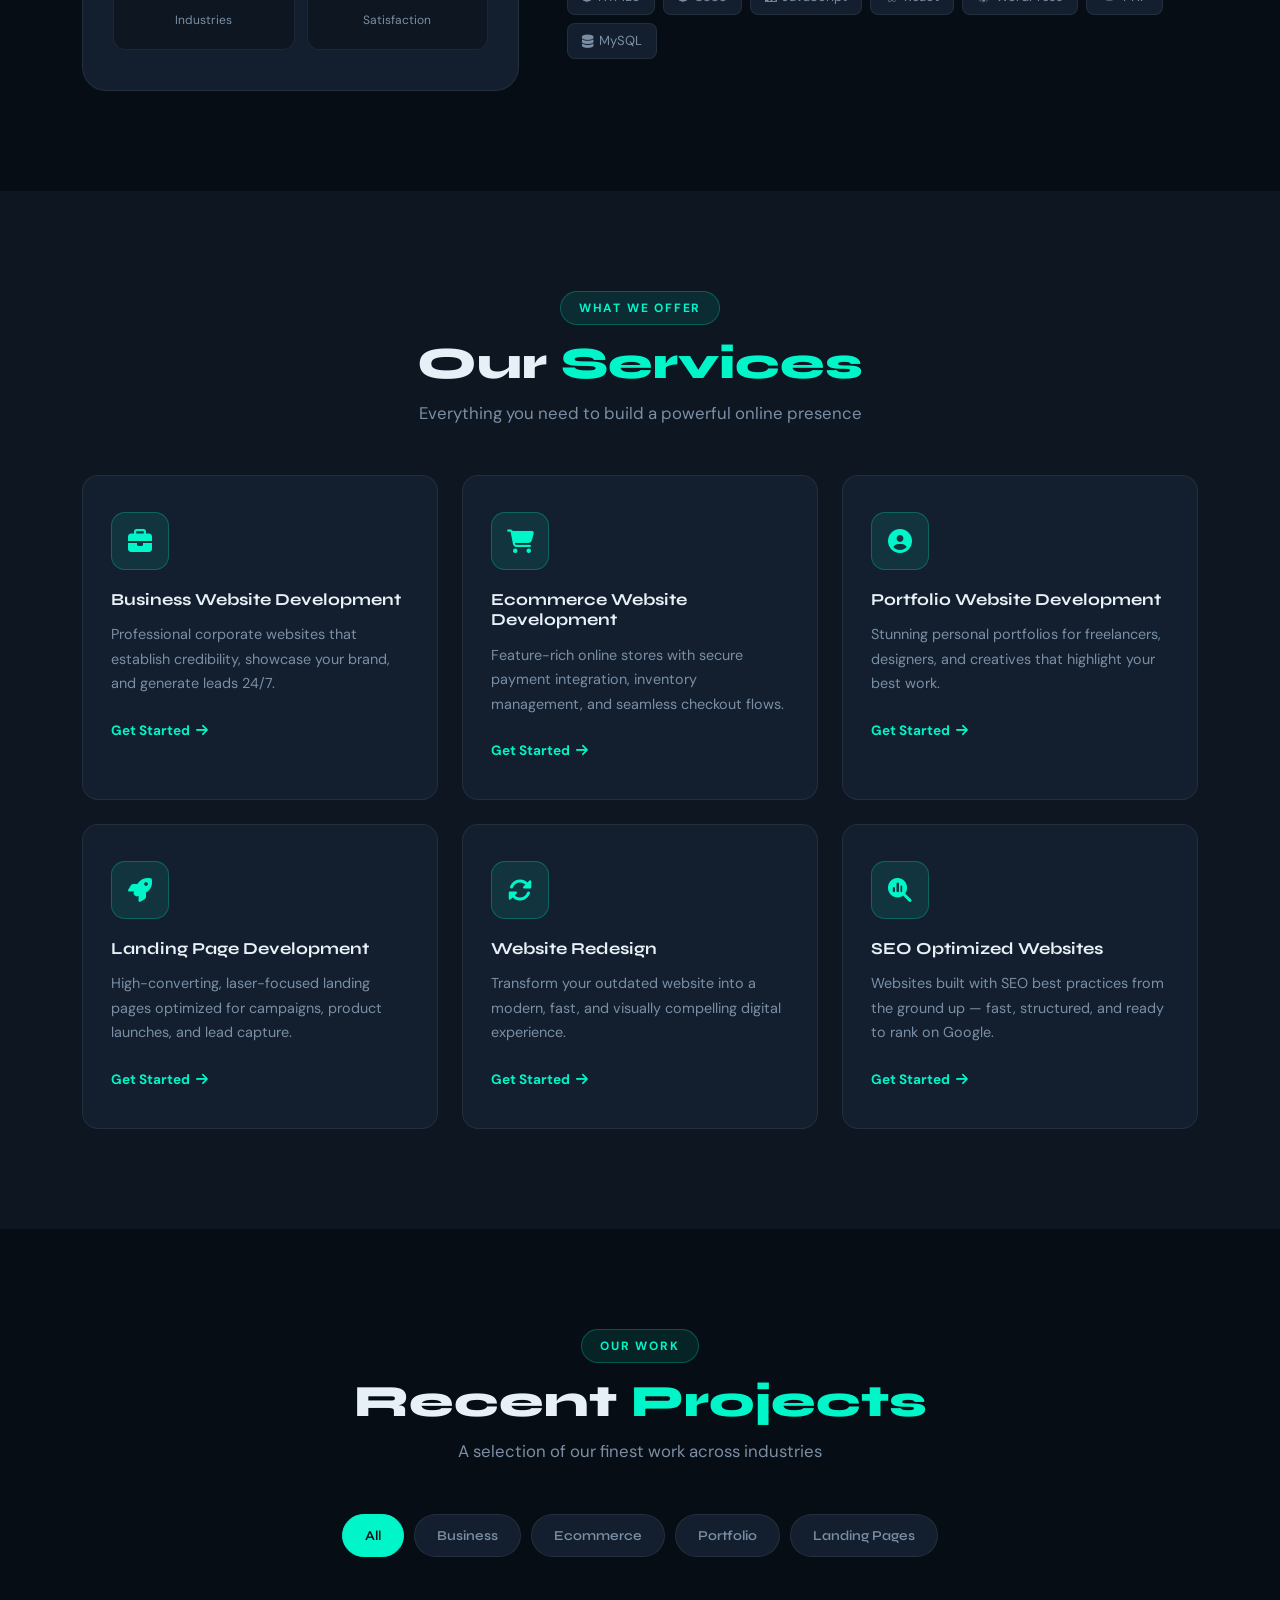
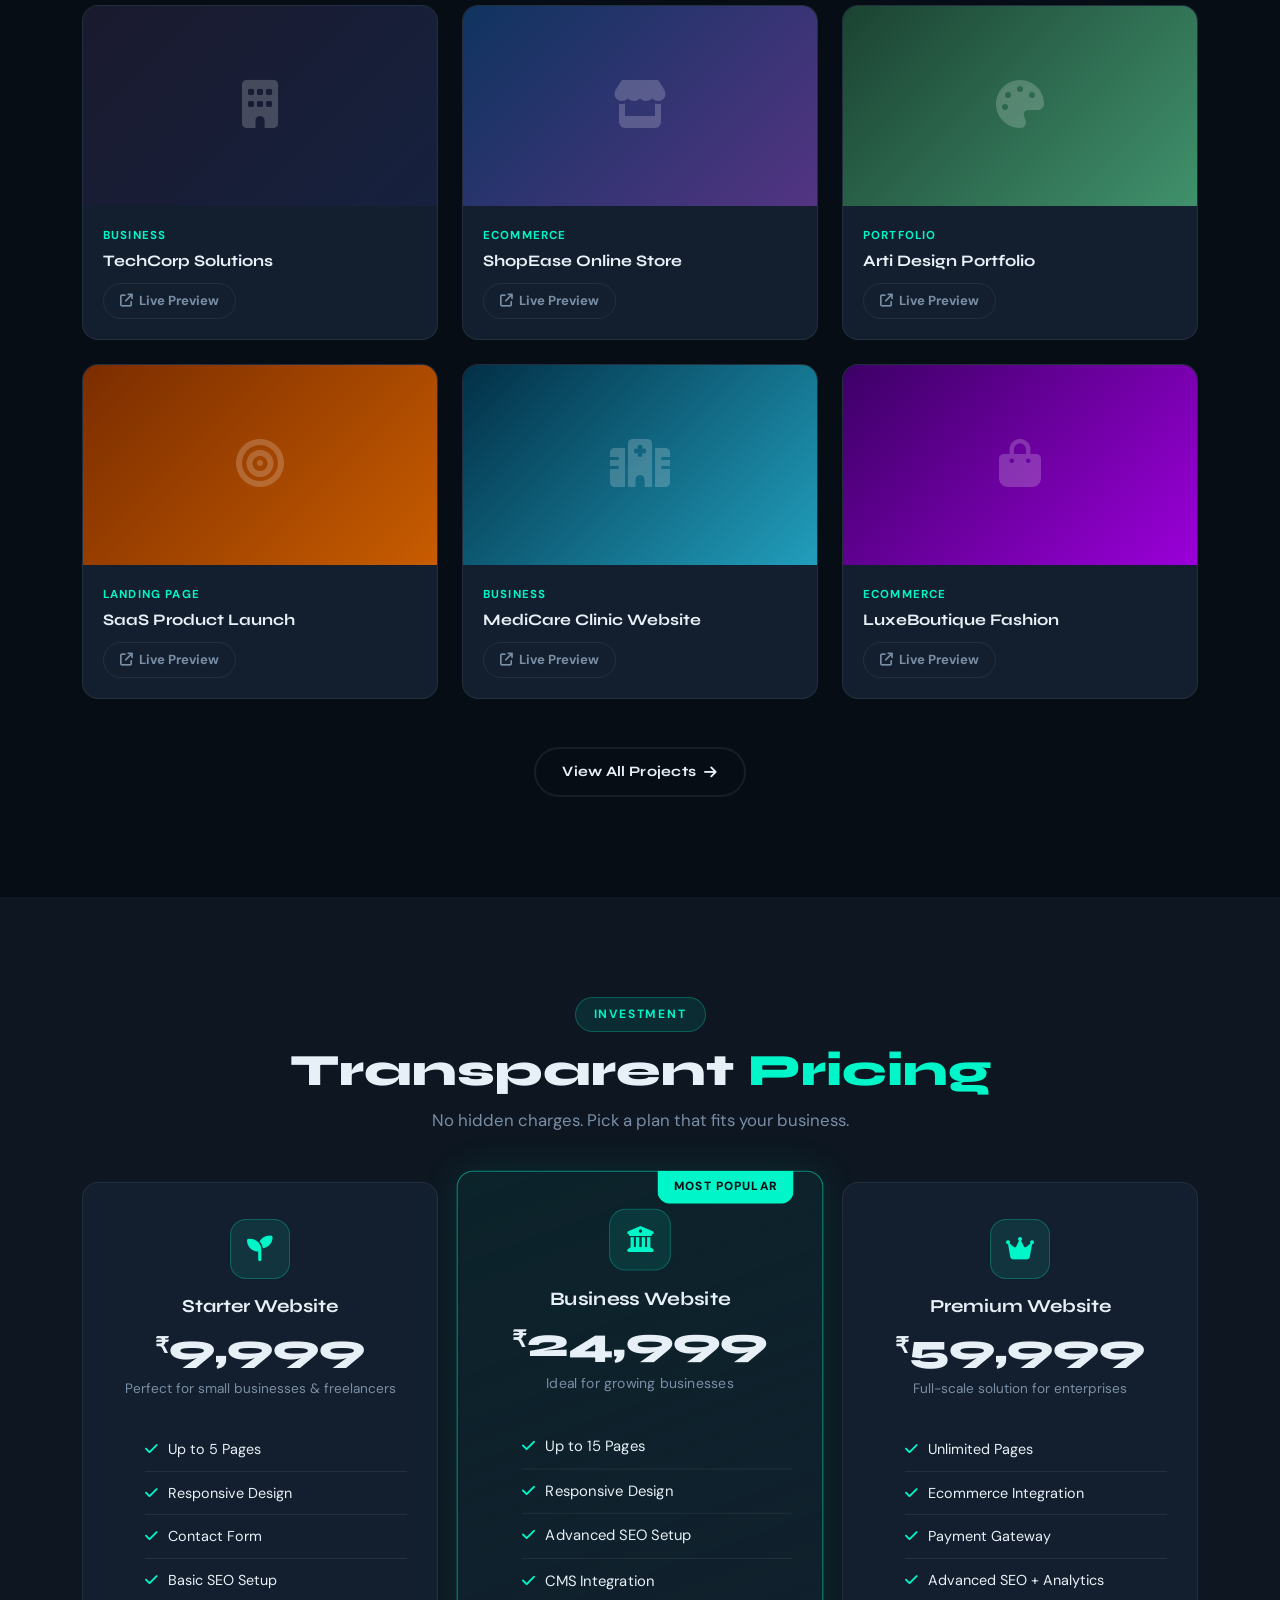
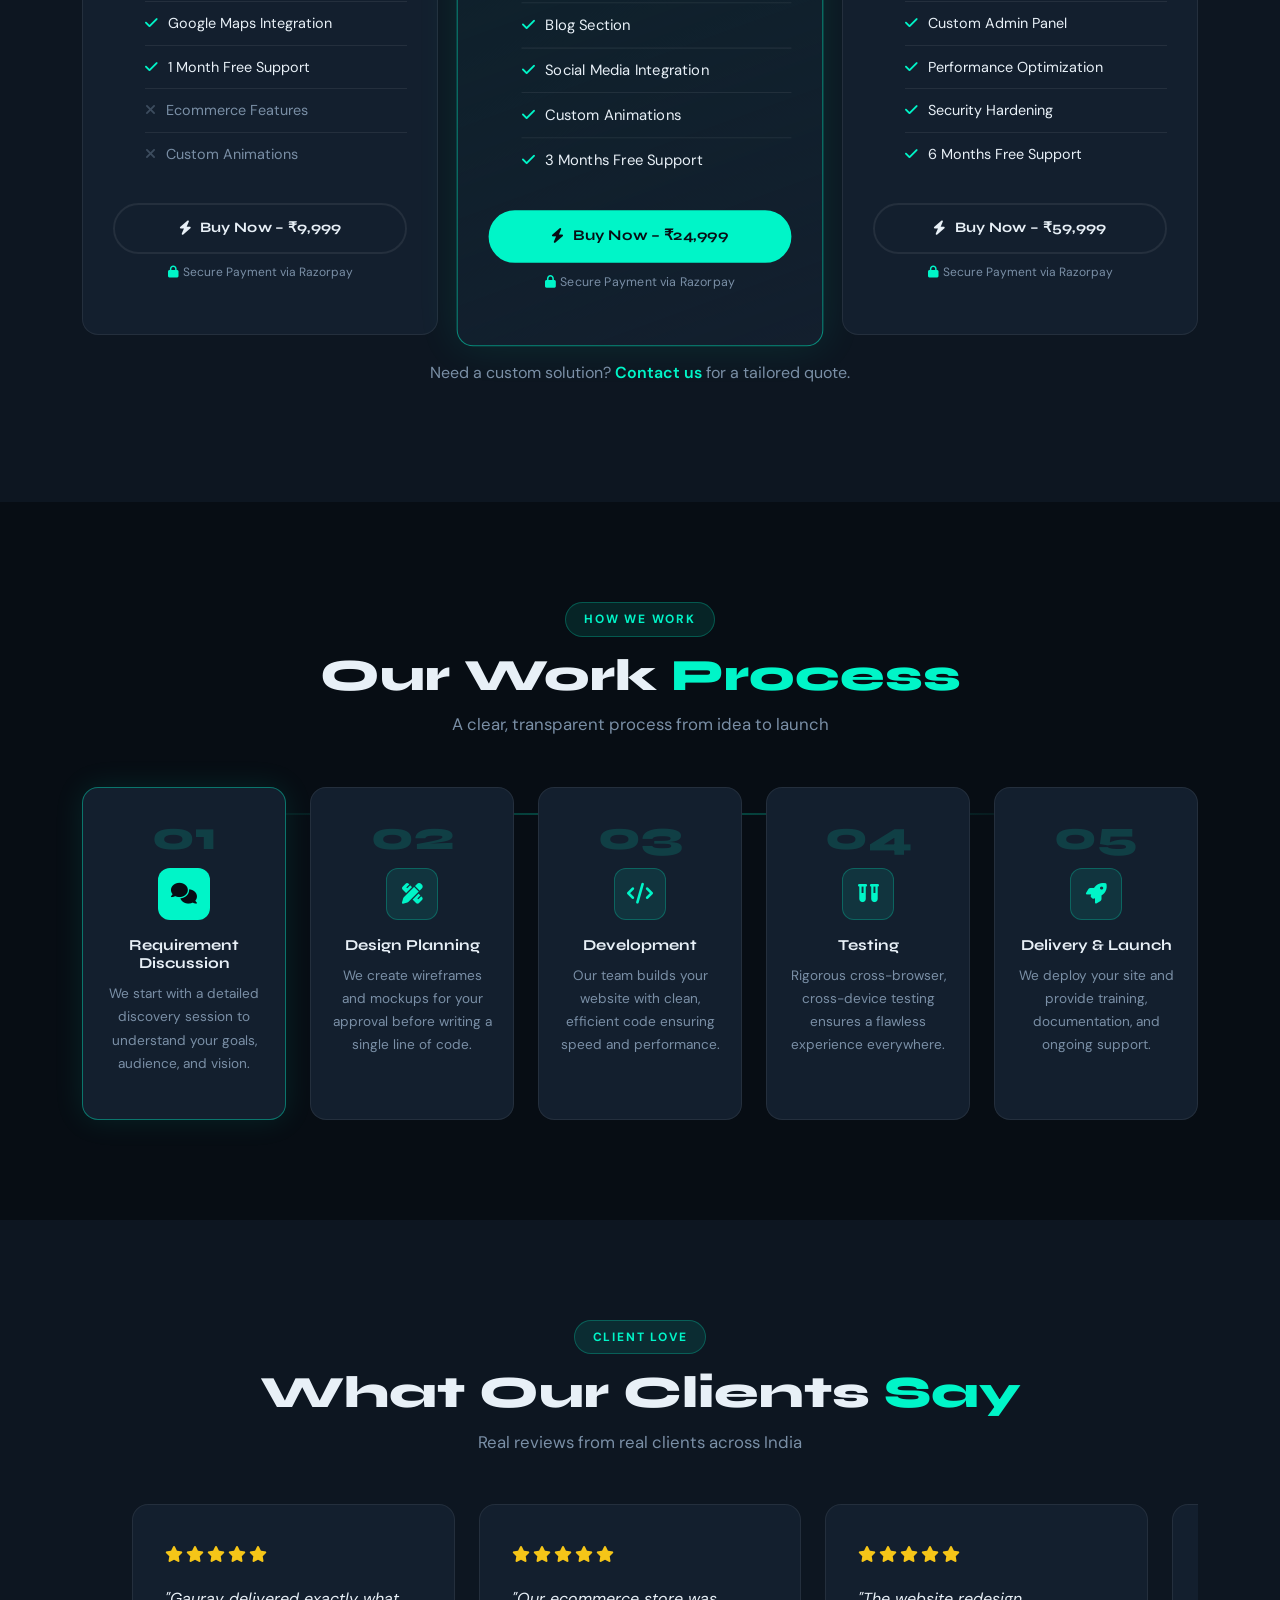
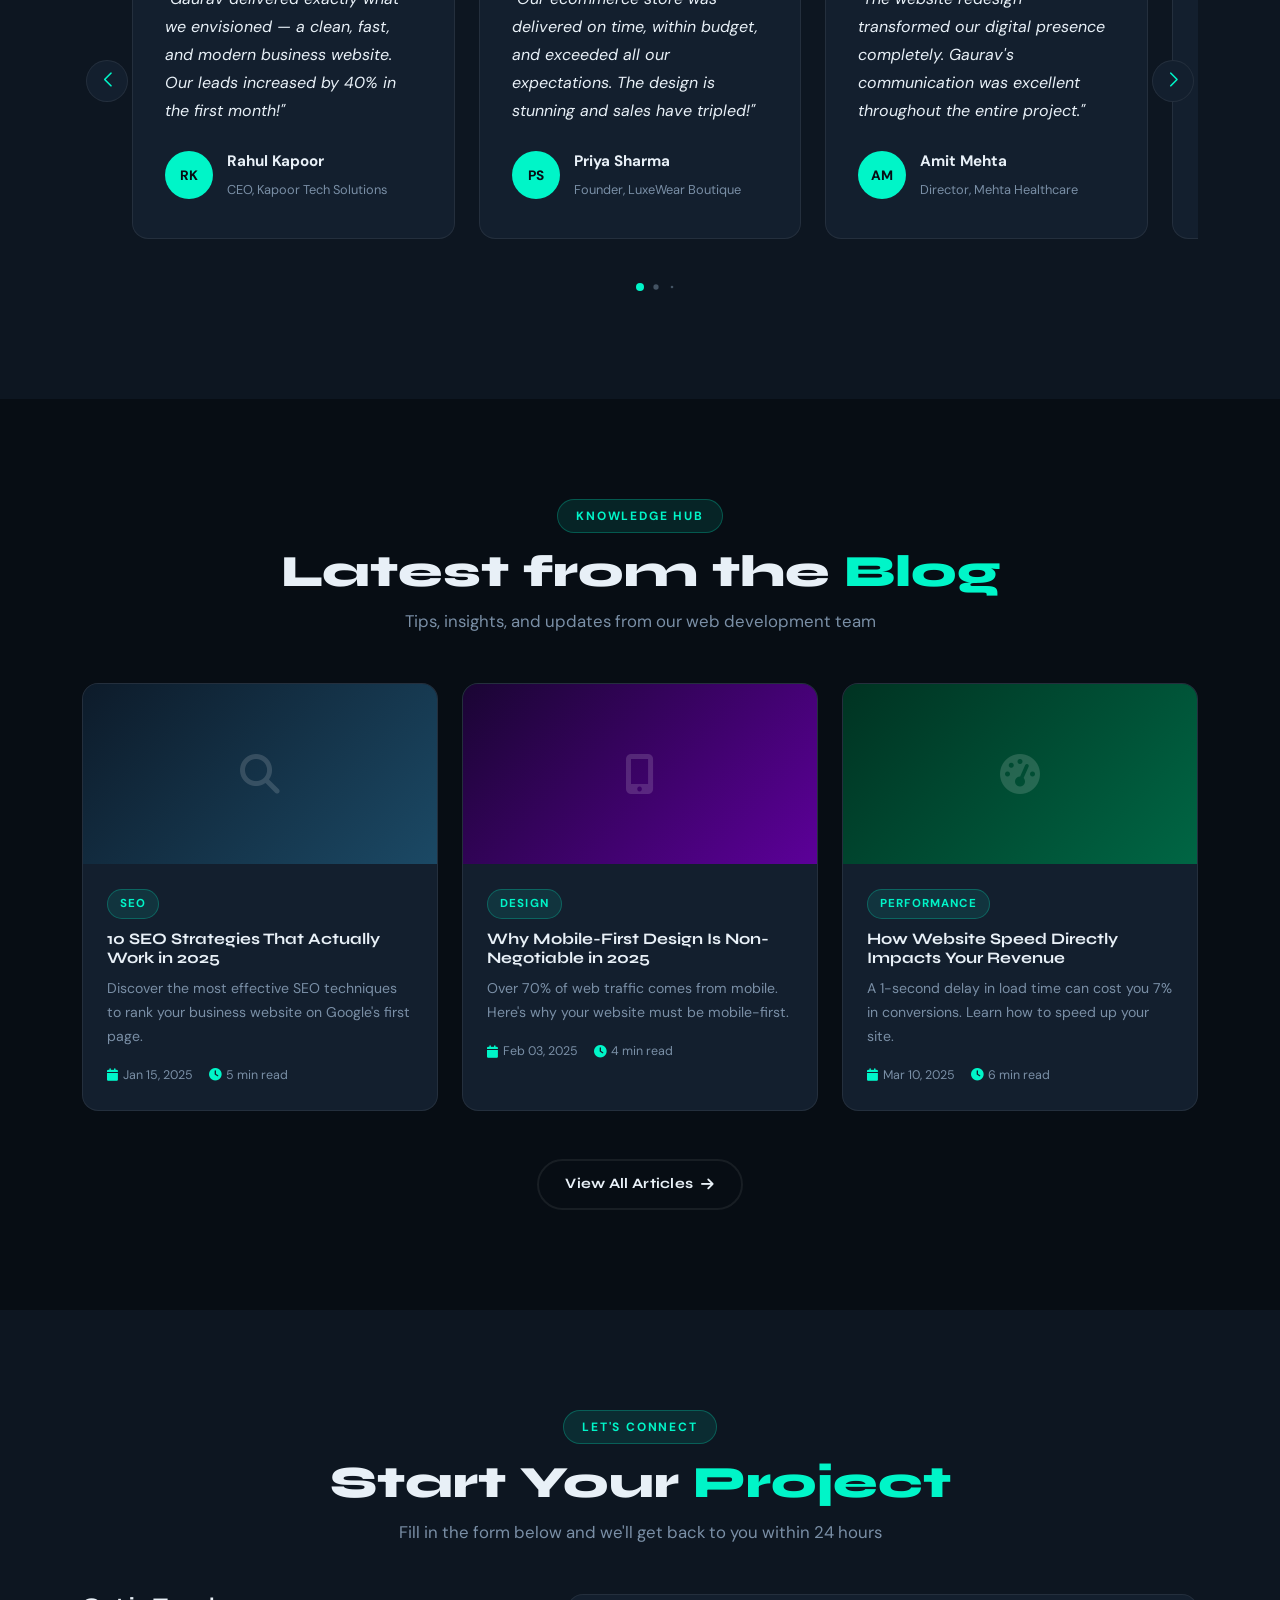
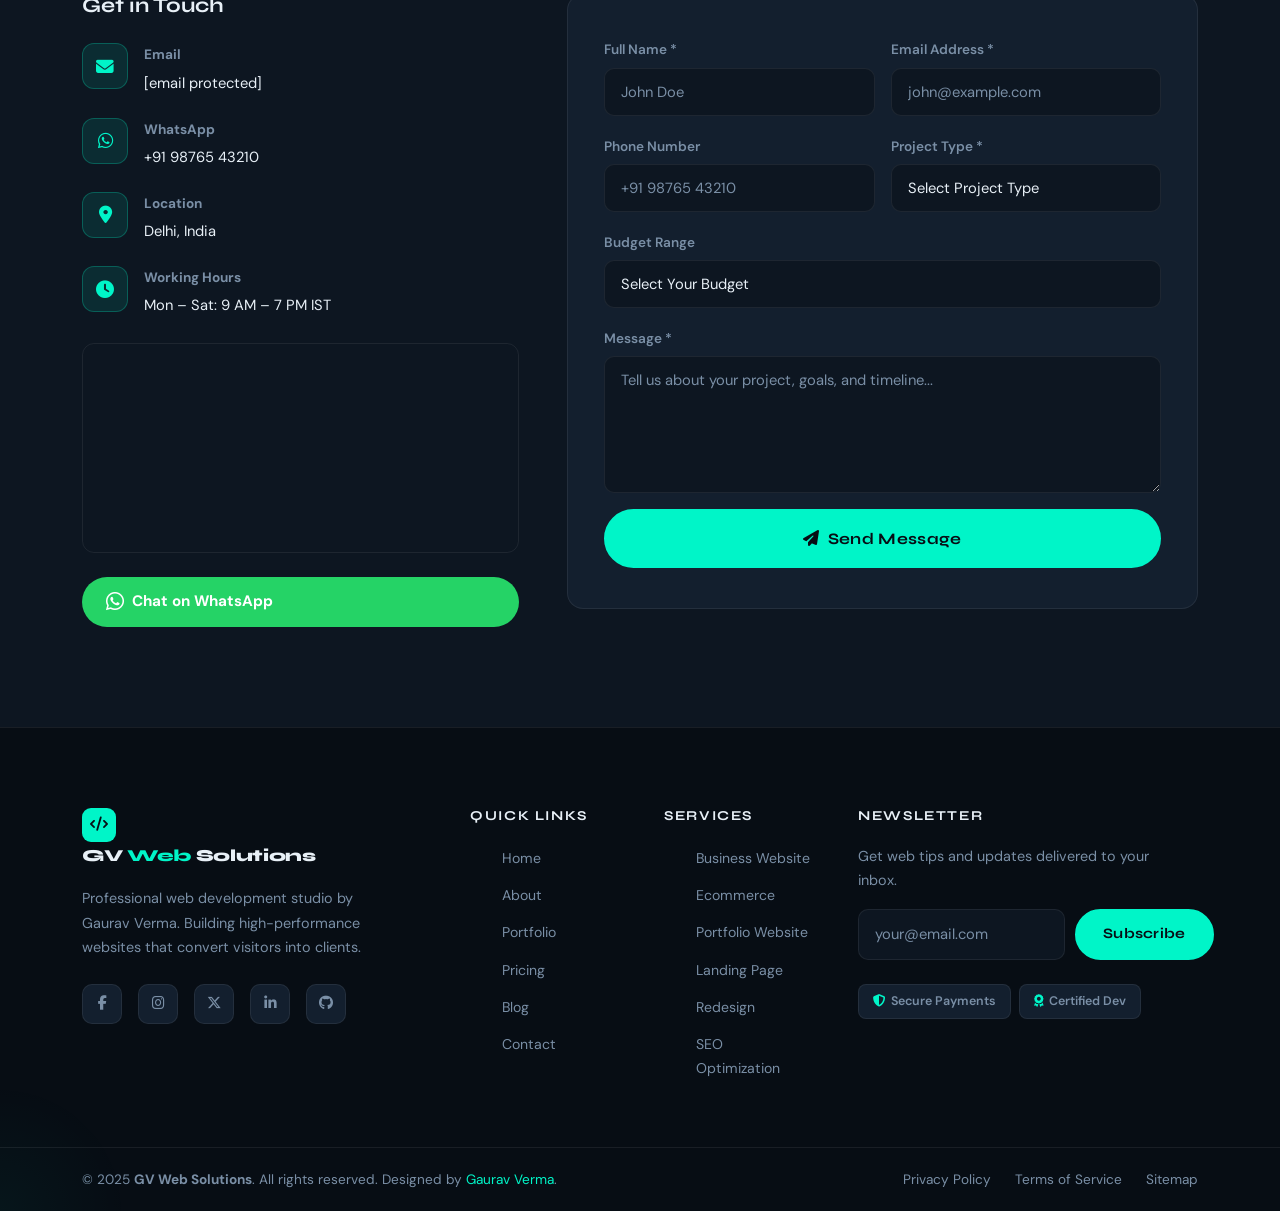
==== commit 8bfacb0a: "mchanges" ====
--- a/index.html
+++ b/index.html
@@ -85,9 +85,9 @@
   <div class="container">
     <div class="row align-items-center hero-row">
       <div class="col-lg-6" data-aos="fade-right" data-aos-duration="900">
-        <!-- <div class="hero-badge mb-4">
+        <div class="hero-badge mb-4">
           <i class="fa-solid fa-bolt"></i> Available for New Projects
-        </div> -->
+        </div>
         <h1 class="hero-headline">
           Professional <span class="text-accent">Website Development</span> for Your Business
         </h1>
@@ -182,12 +182,12 @@
       <div class="col-lg-7" data-aos="fade-left" data-aos-delay="150">
         <div class="section-tag">About Us</div>
         <h2 class="section-title">We Build Websites That <span class="text-accent">Drive Results</span></h2>
-        <p class="section-body mt-3">
+        <!-- <p class="section-body mt-3">
           Hi, I'm <strong>Gaurav Verma</strong>, founder of GV Web Solutions. With over 5 years of hands-on experience in web development, I specialize in building custom, high-performance websites tailored to each client's unique business needs.
         </p>
         <p class="section-body">
           From small business sites to full-scale ecommerce platforms, every project is crafted with precision, optimized for search engines, and built to convert. I believe a great website is your most powerful sales tool.
-        </p>
+        </p> -->
         <div class="about-skills mt-4">
           <div class="skill-bar-wrap">
             <div class="skill-label"><span>Web Development</span><span>95%</span></div>
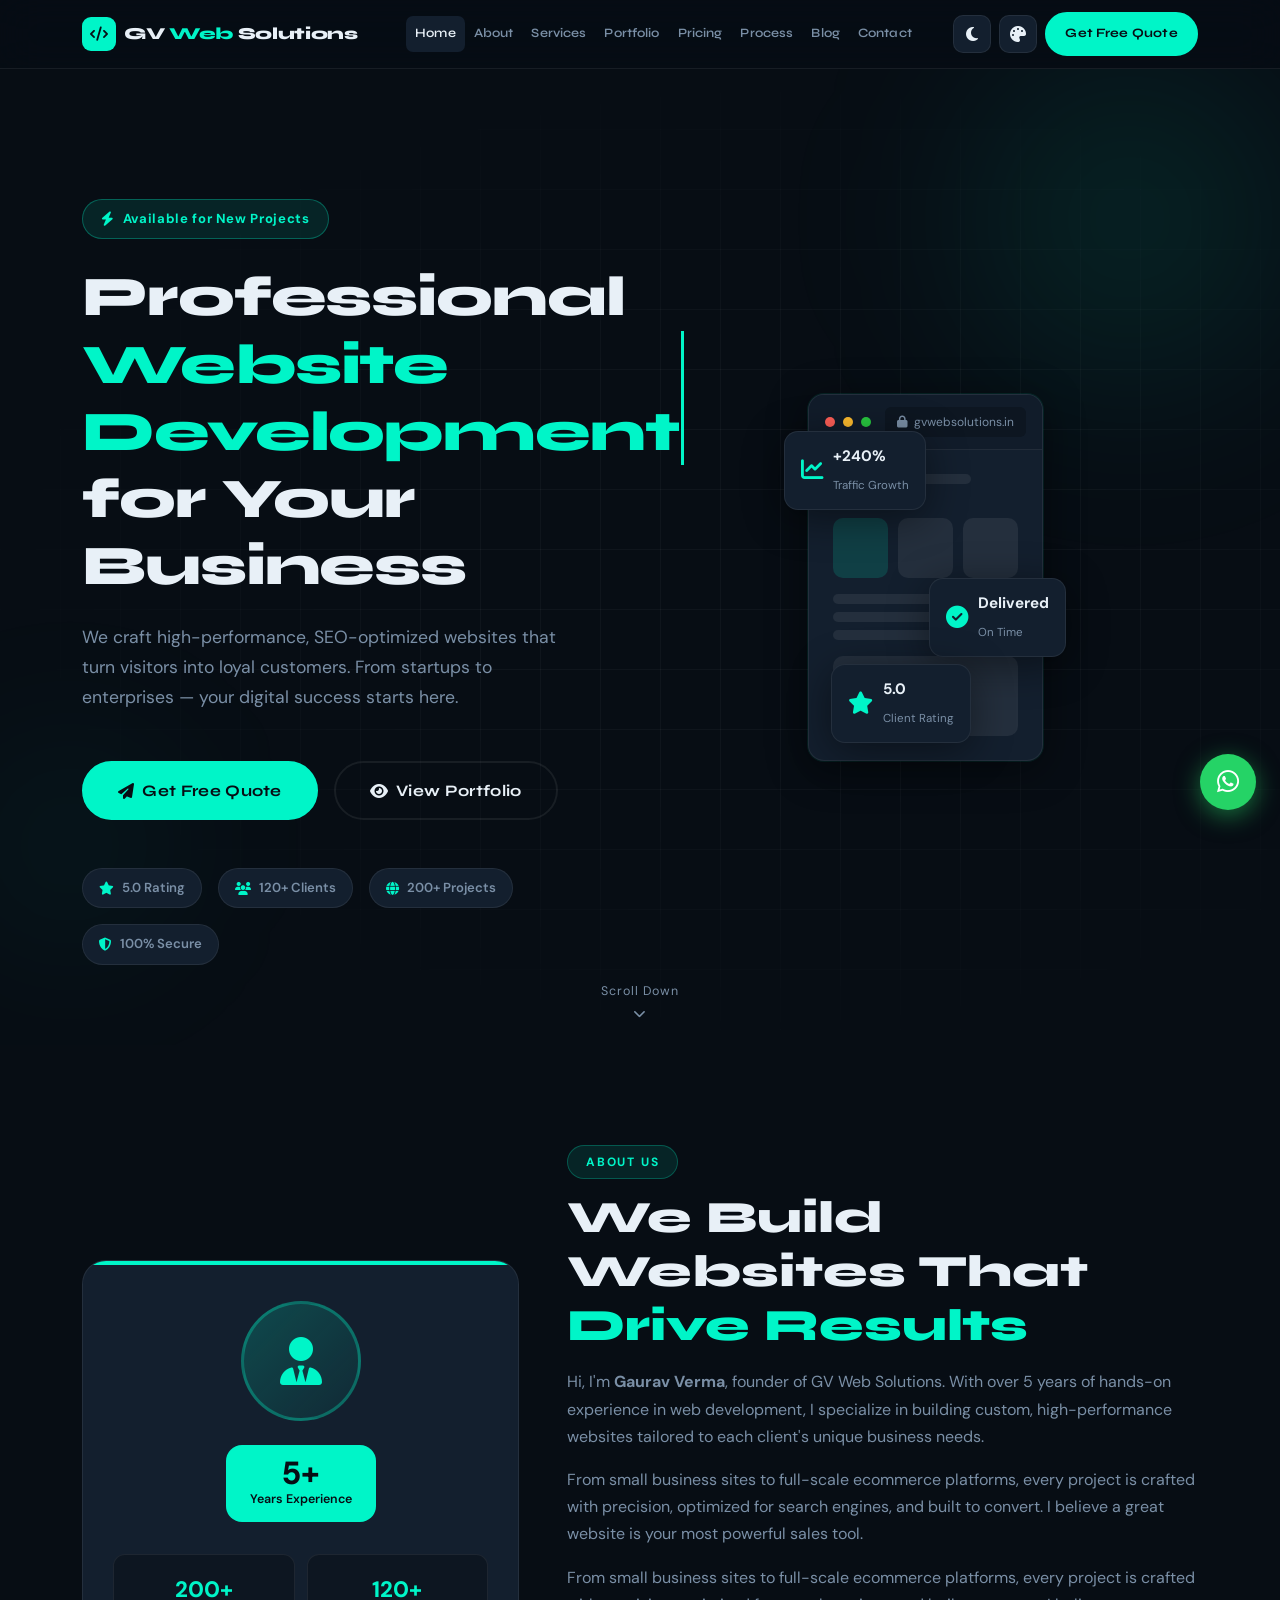
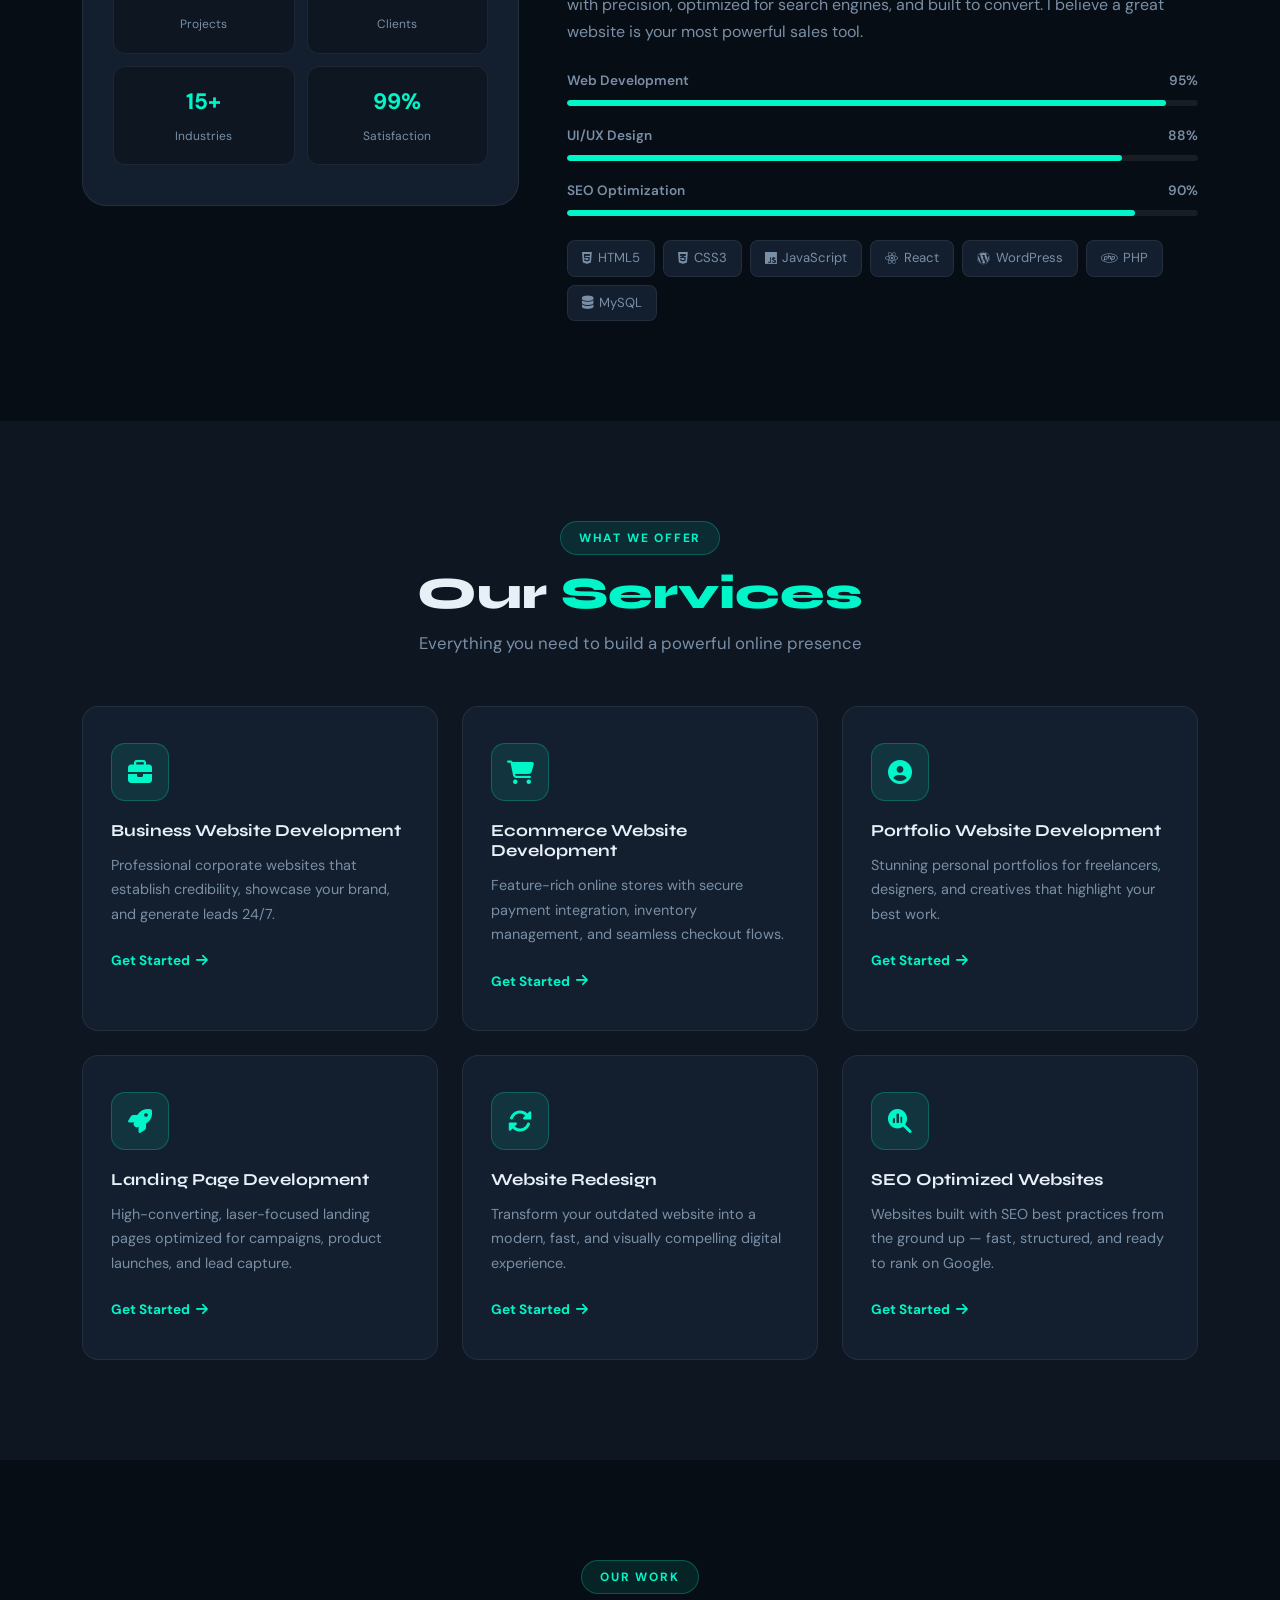
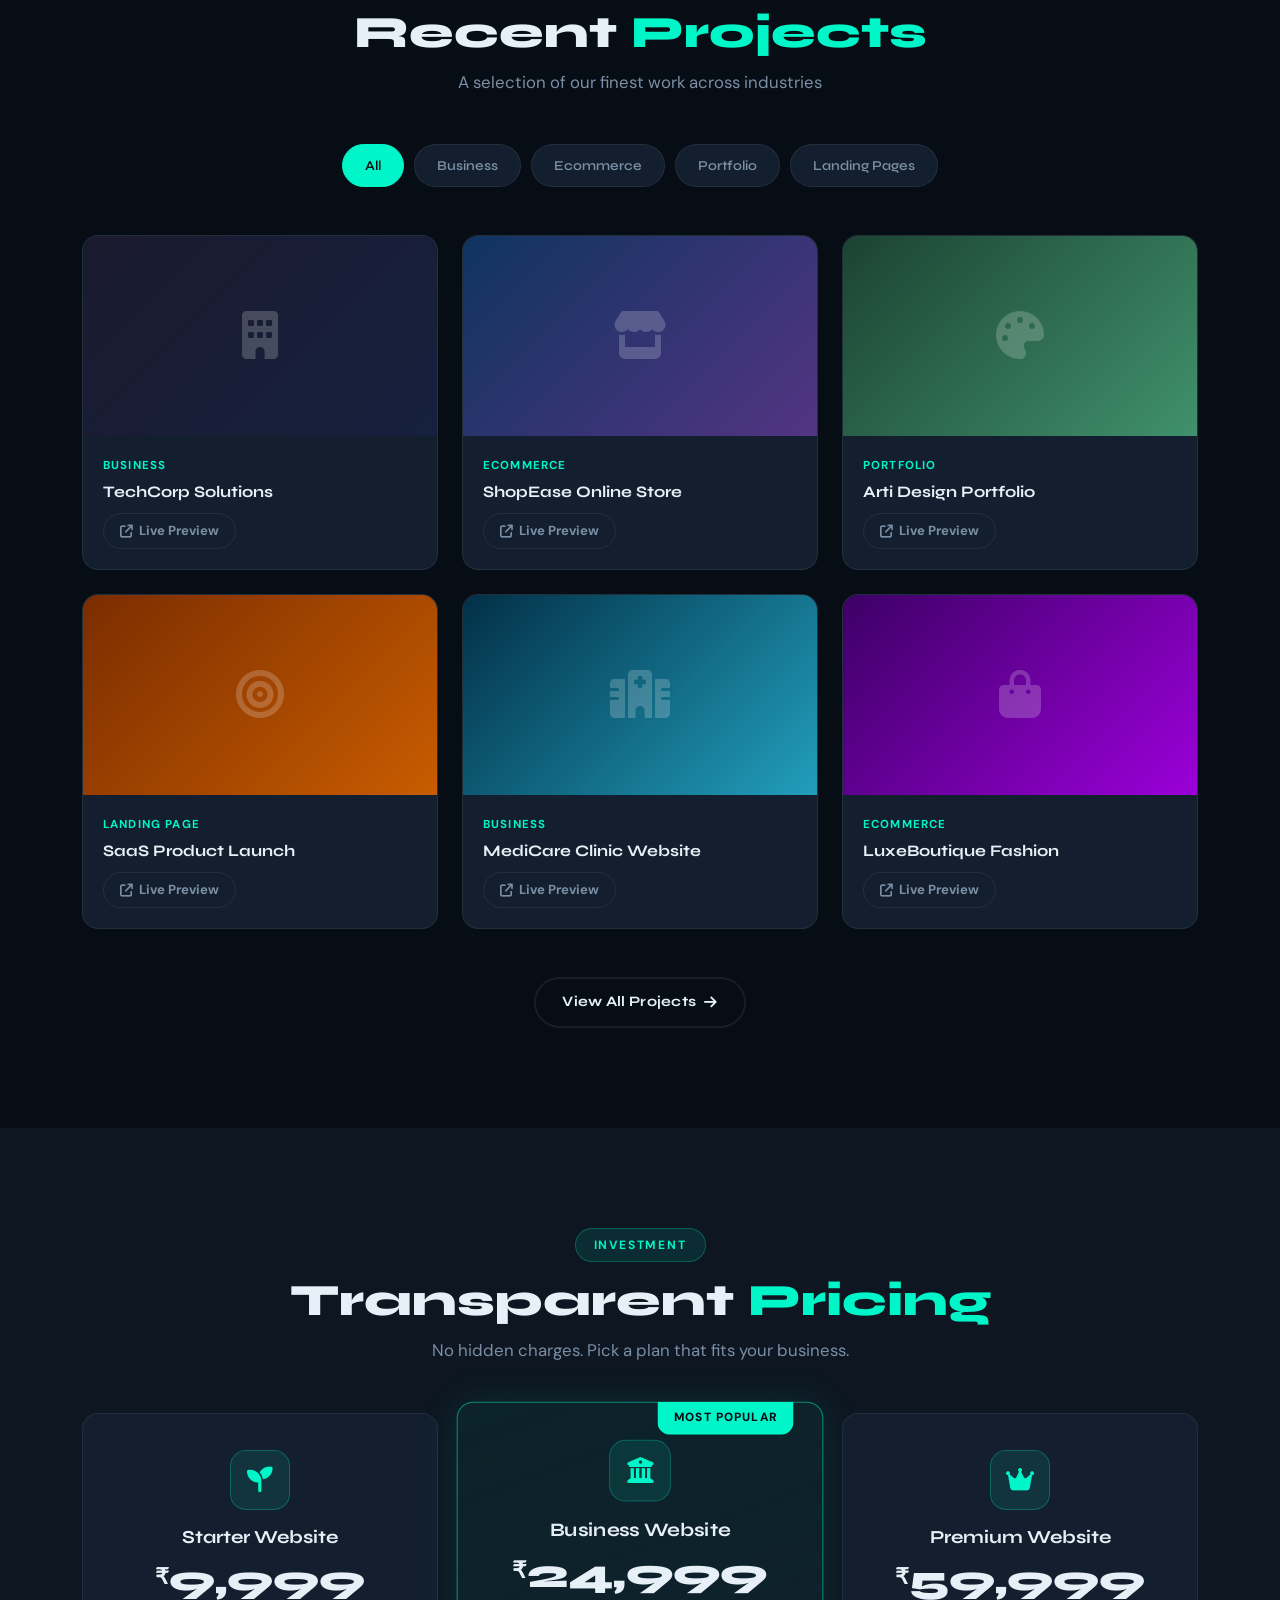
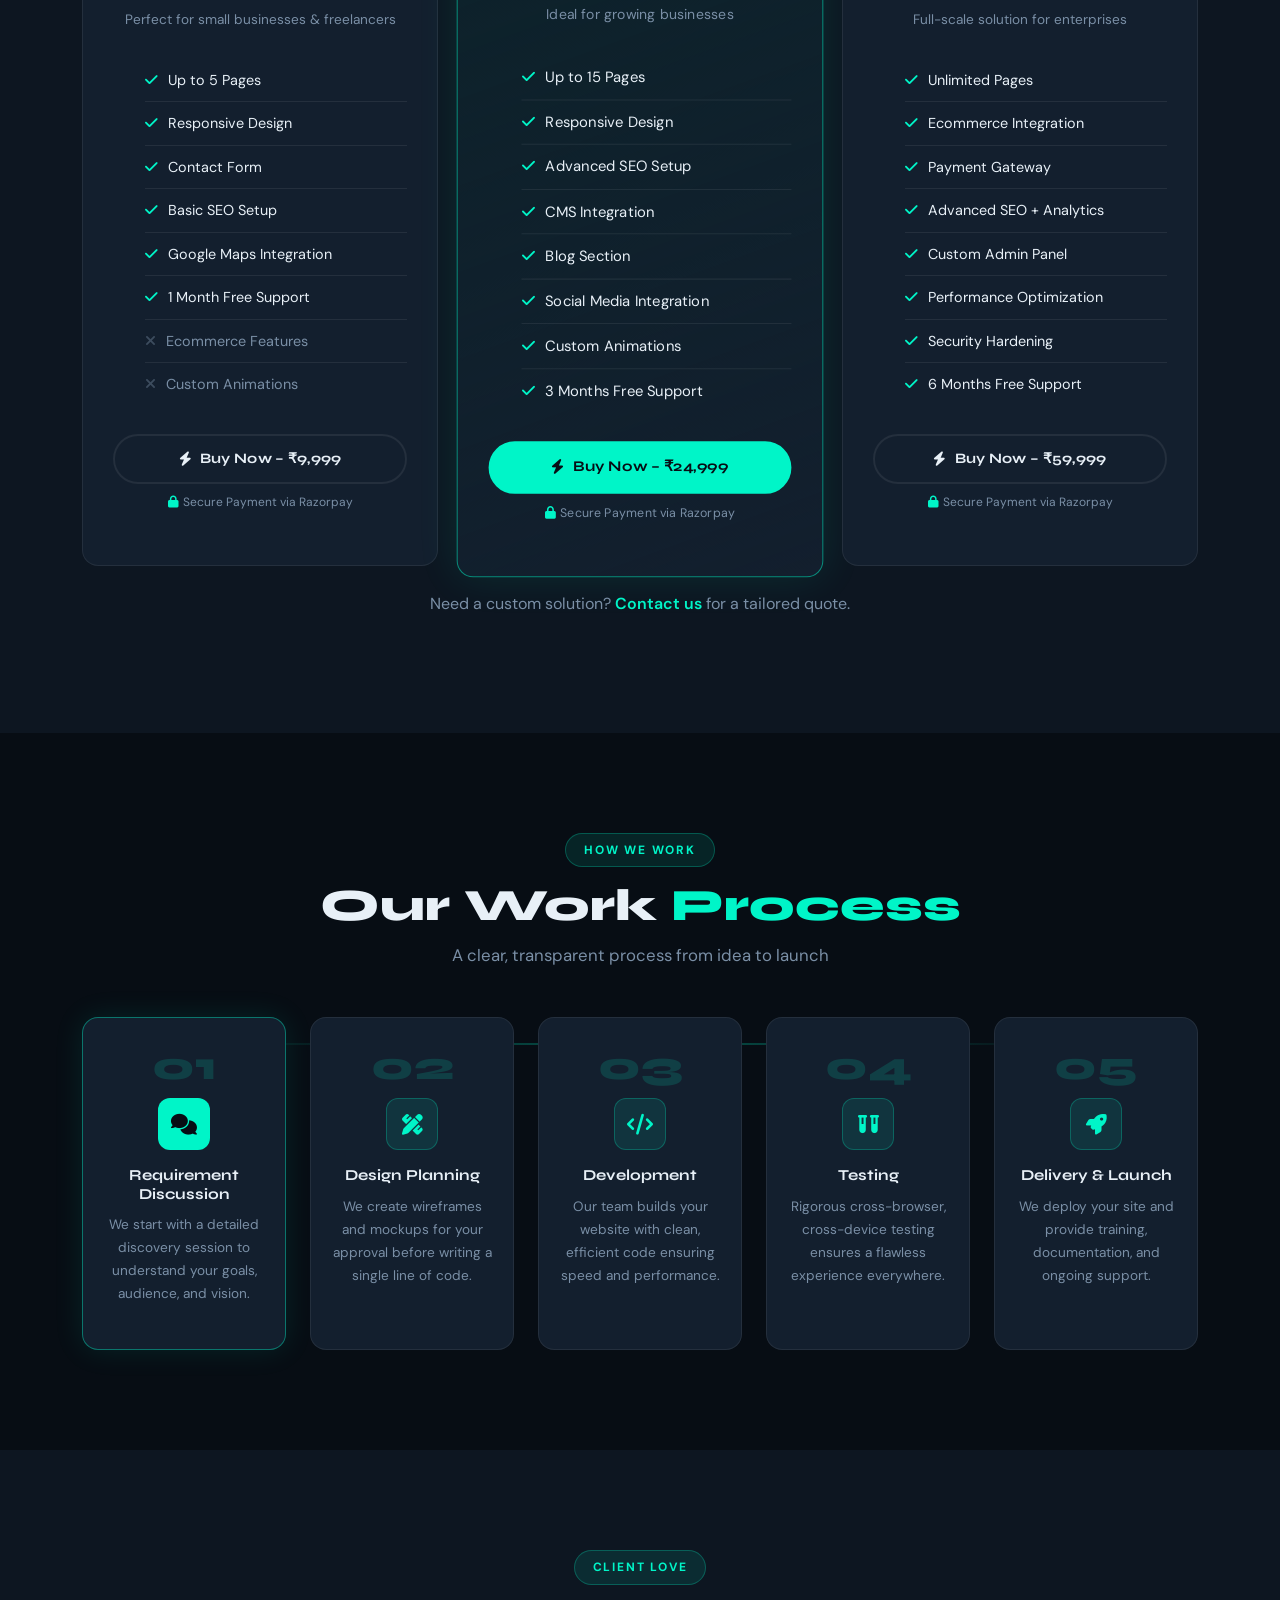
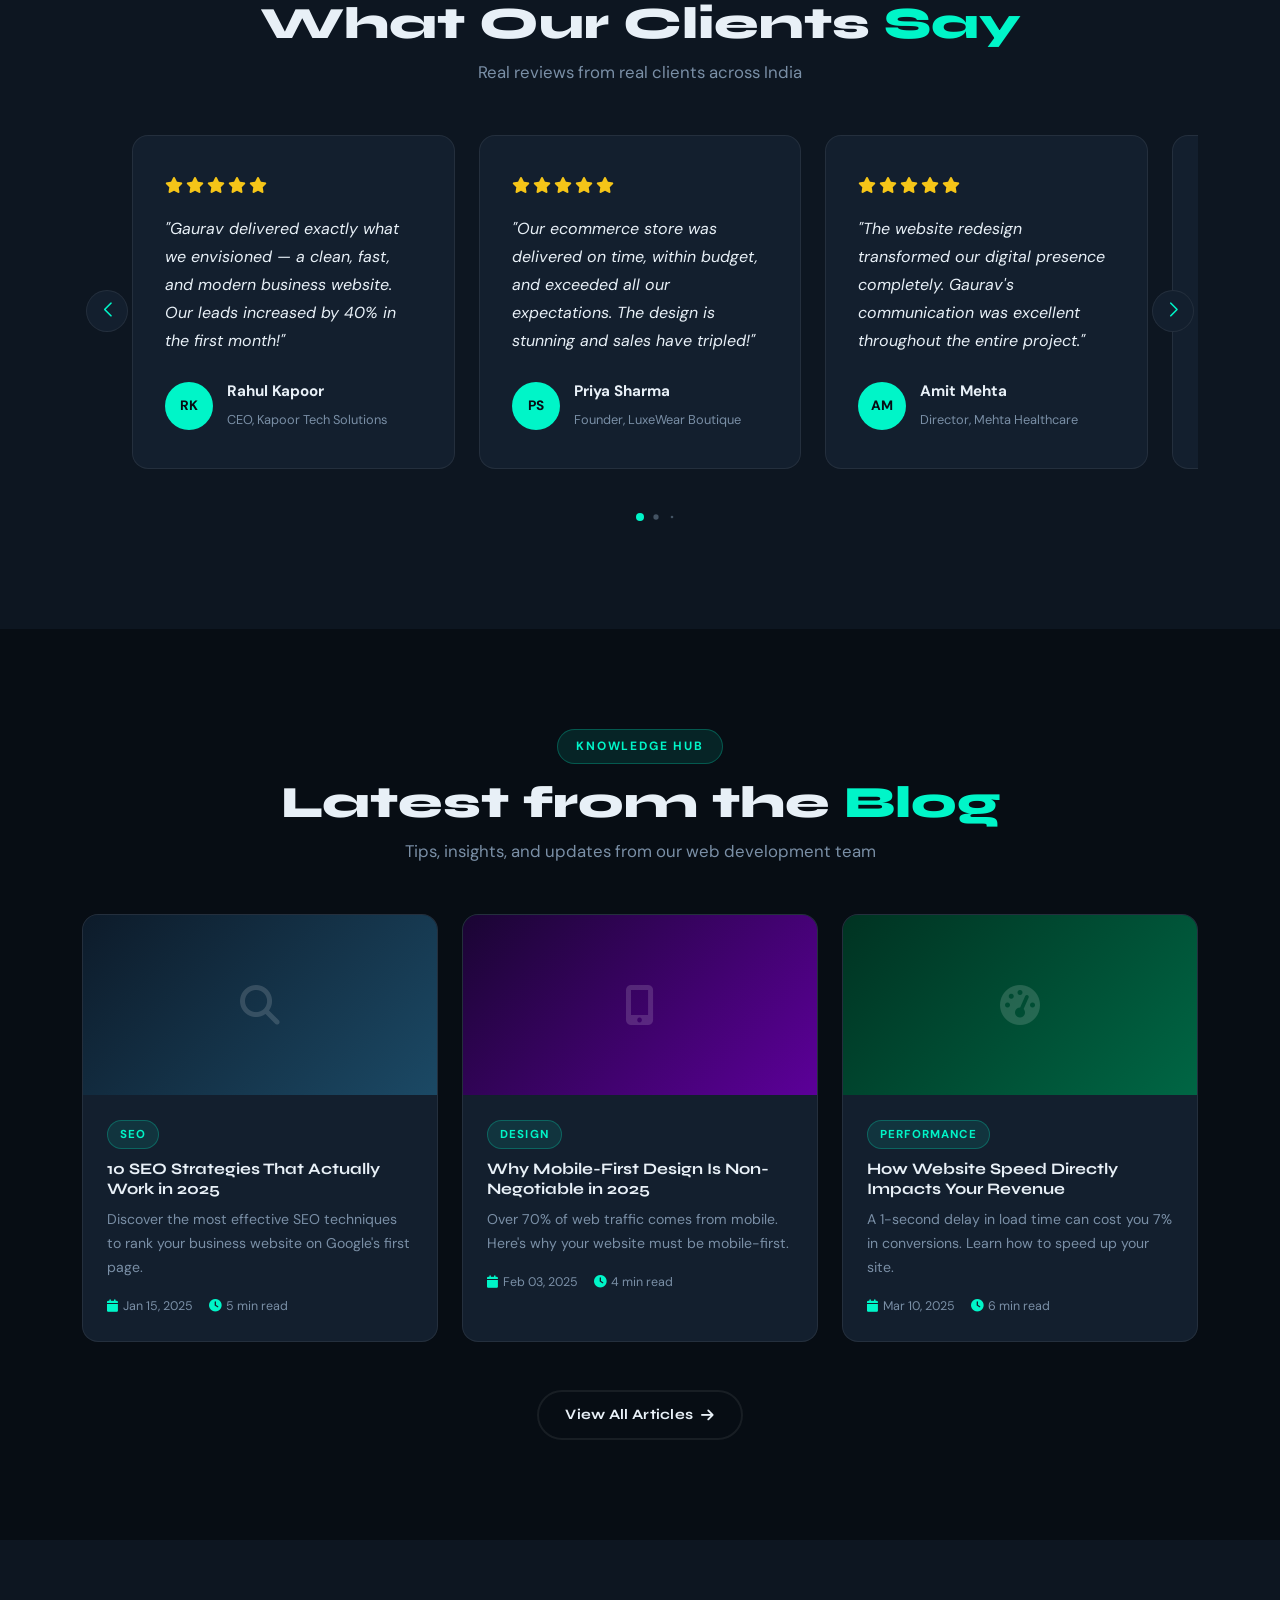
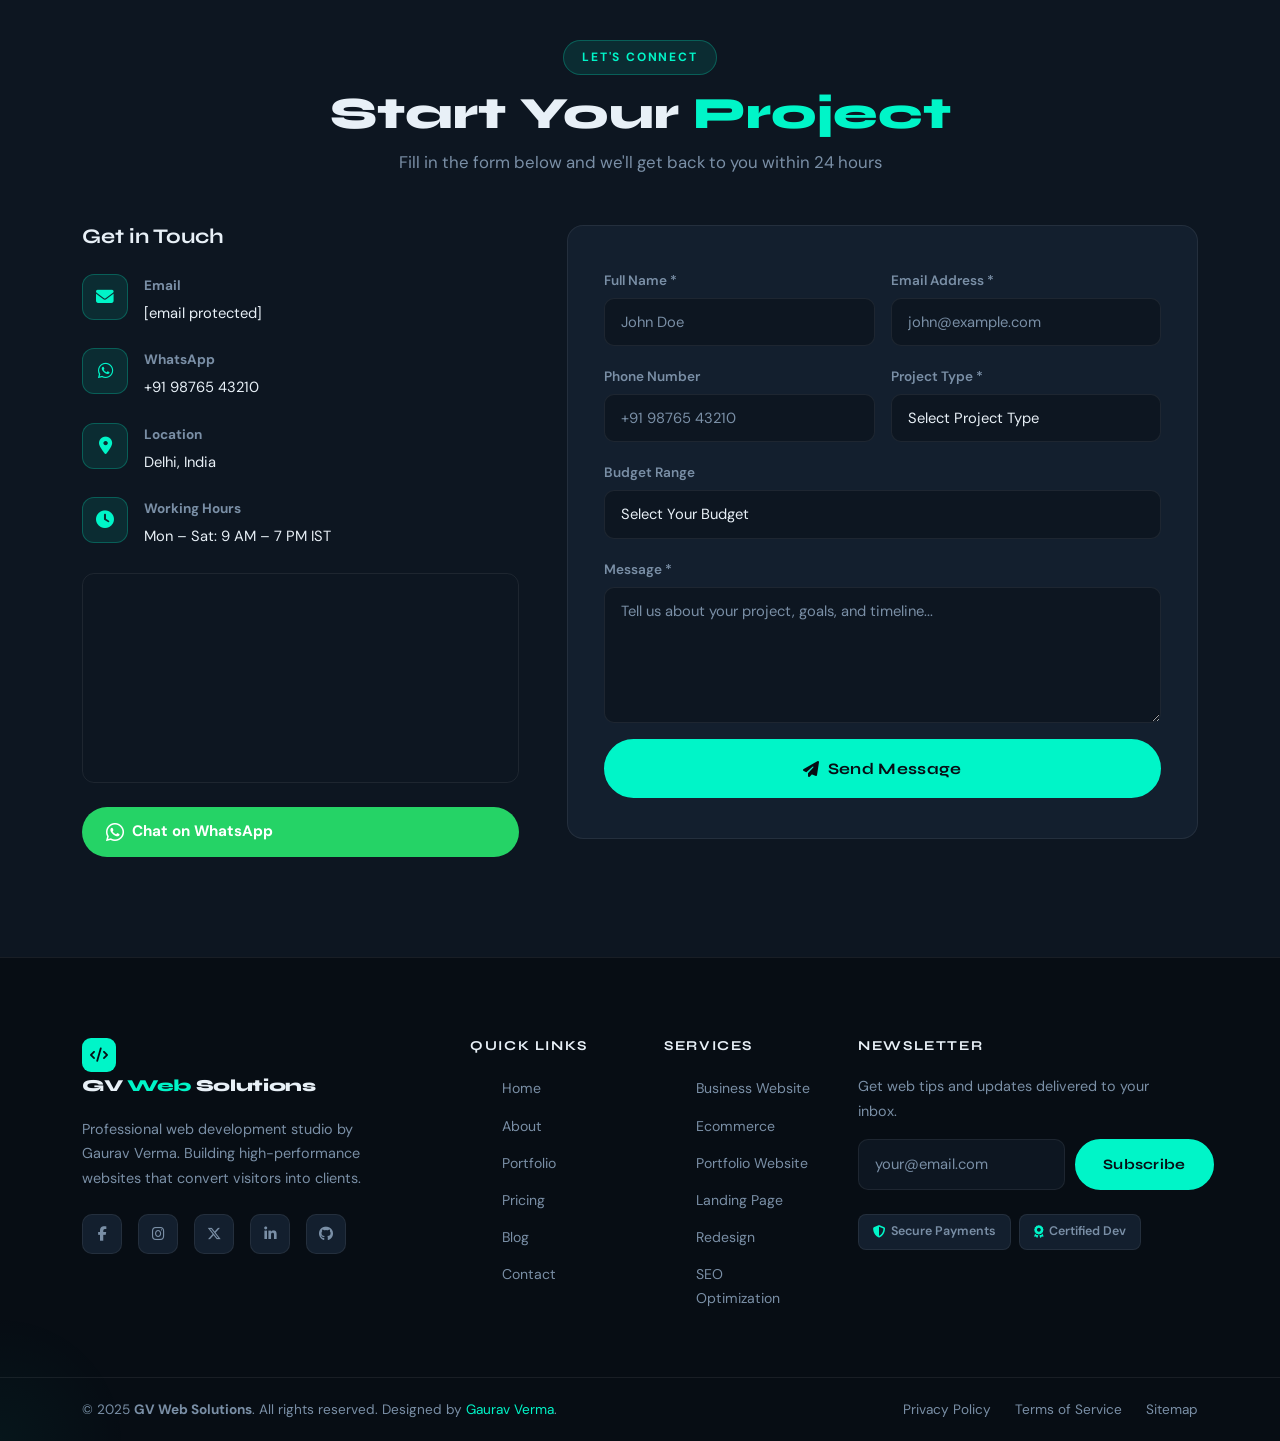
==== commit 50e206ce: "added" ====
--- a/index.html
+++ b/index.html
@@ -182,12 +182,15 @@
       <div class="col-lg-7" data-aos="fade-left" data-aos-delay="150">
         <div class="section-tag">About Us</div>
         <h2 class="section-title">We Build Websites That <span class="text-accent">Drive Results</span></h2>
-        <!-- <p class="section-body mt-3">
+        <p class="section-body mt-3">
           Hi, I'm <strong>Gaurav Verma</strong>, founder of GV Web Solutions. With over 5 years of hands-on experience in web development, I specialize in building custom, high-performance websites tailored to each client's unique business needs.
         </p>
         <p class="section-body">
           From small business sites to full-scale ecommerce platforms, every project is crafted with precision, optimized for search engines, and built to convert. I believe a great website is your most powerful sales tool.
-        </p> -->
+        </p>
+        <p class="section-body">
+          From small business sites to full-scale ecommerce platforms, every project is crafted with precision, optimized for search engines, and built to convert. I believe a great website is your most powerful sales tool.
+        </p>
         <div class="about-skills mt-4">
           <div class="skill-bar-wrap">
             <div class="skill-label"><span>Web Development</span><span>95%</span></div>
